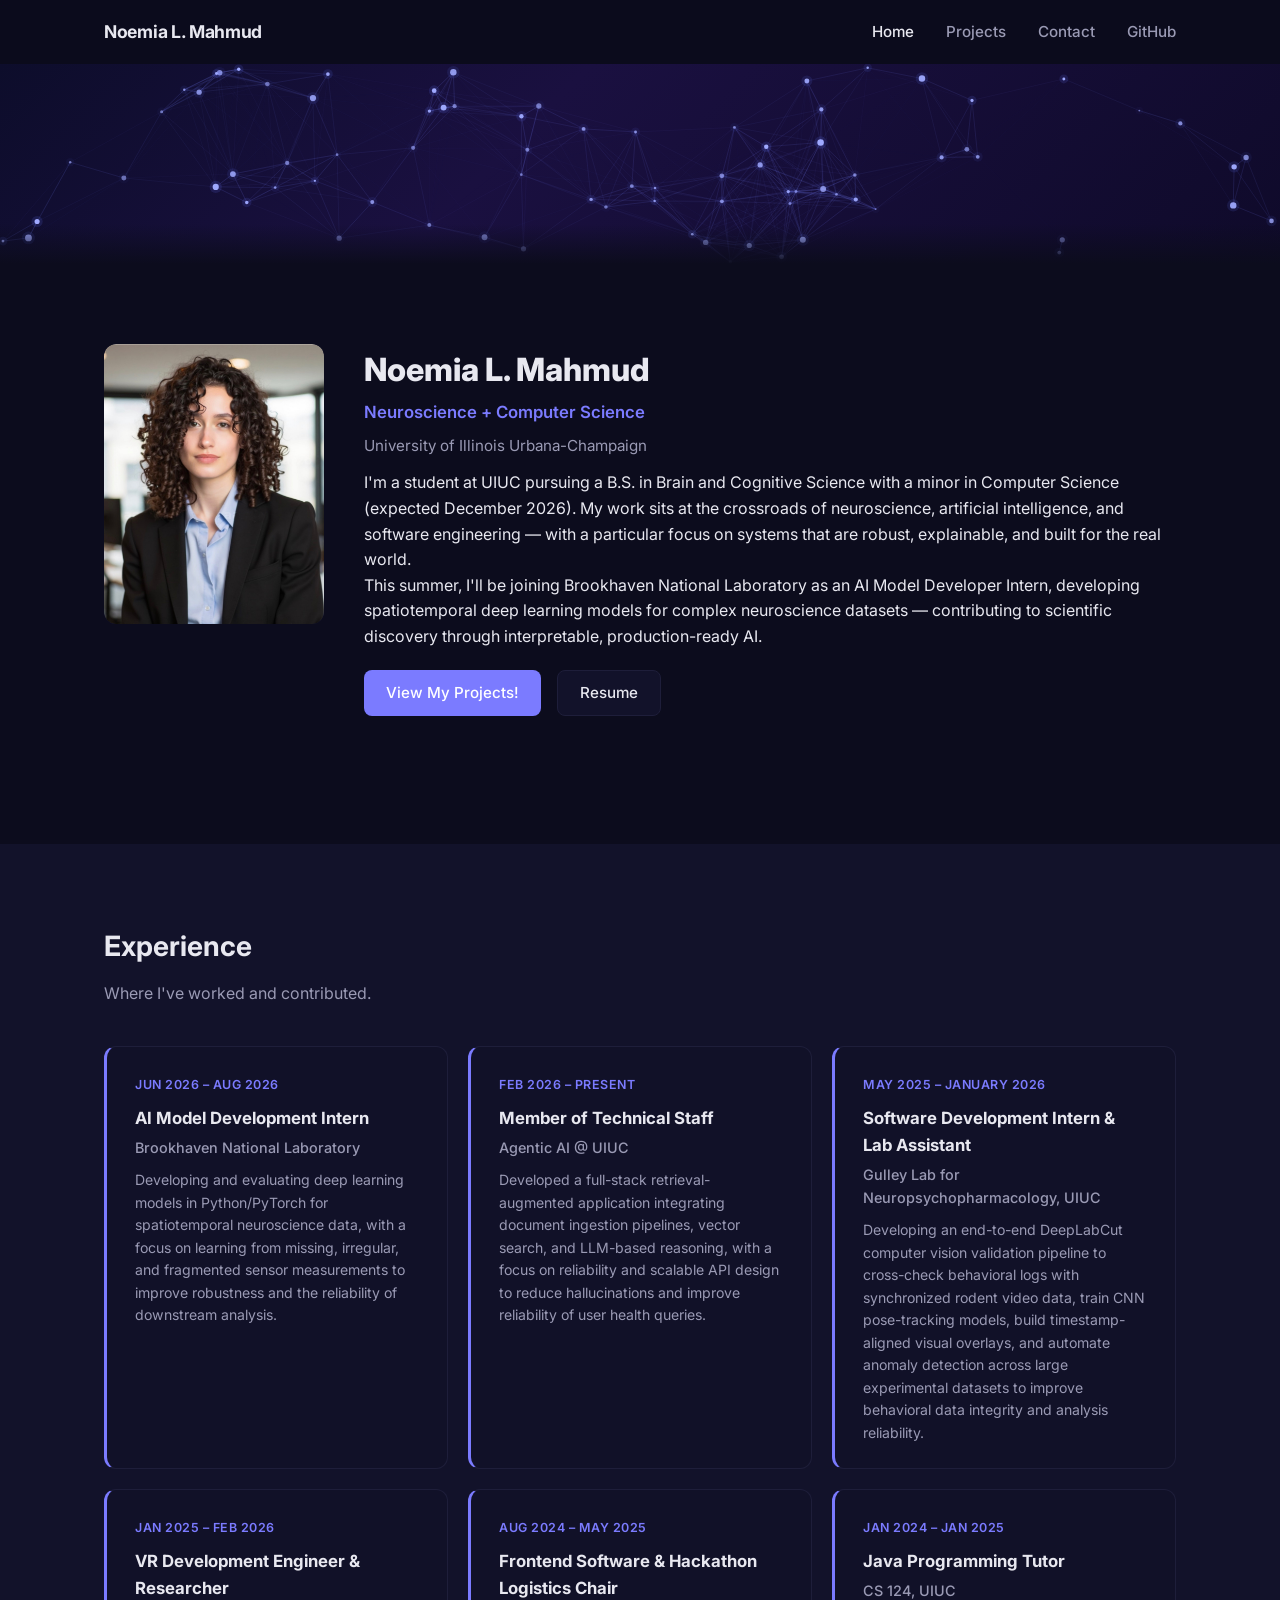
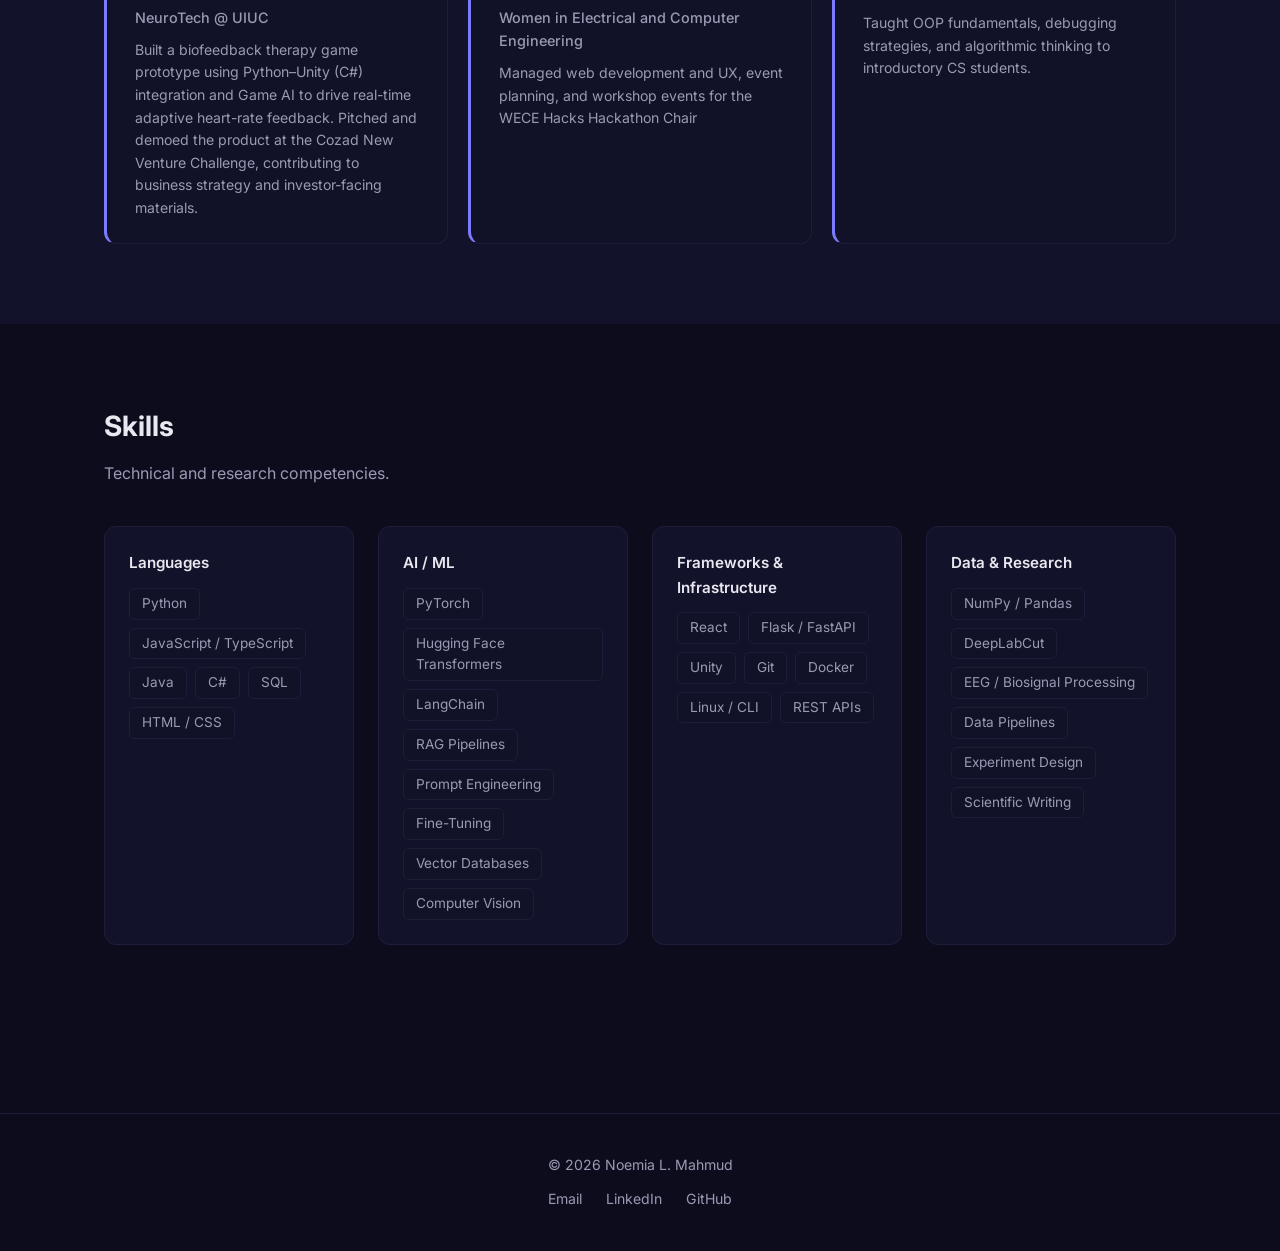
==== index.html @ 220c62e5 "updated resume" ====
<!DOCTYPE html>
<html lang="en">
<head>
  <meta charset="UTF-8" />
  <meta name="viewport" content="width=device-width, initial-scale=1.0"/>
  <title>Noemia L. Mahmud | Portfolio</title>
  <link rel="stylesheet" href="styles.css"/>
  <link rel="preconnect" href="https://fonts.googleapis.com">
  <link rel="preconnect" href="https://fonts.gstatic.com" crossorigin>
  <link href="https://fonts.googleapis.com/css2?family=Inter:wght@400;500;600;700;800&display=swap" rel="stylesheet">
</head>
<body>

  <!-- Navigation -->
  <nav class="navbar">
    <div class="container">
      <a href="index.html" class="nav-logo">Noemia L. Mahmud</a>
      <button class="nav-toggle" aria-label="Toggle navigation">
        <span></span><span></span><span></span>
      </button>
      <ul class="nav-links">
        <li><a href="index.html" class="active">Home</a></li>
        <li><a href="projects.html">Projects</a></li>
        <li><a href="contact.html">Contact</a></li>
        <li><a href="https://github.com/noemiamahmud" target="_blank" rel="noopener noreferrer">GitHub</a></li>
      </ul>
    </div>
  </nav>

  <!-- Animated Neural Banner -->
  <div class="neural-banner">
    <canvas id="neural-canvas"></canvas>
  </div>

  <!-- About / Intro -->
  <section class="section">
    <div class="container">
      <div class="about-header">
        <div class="about-avatar">
          <img src="9DBA5371-0ED2-412D-92C9-69E50253F11F.JPEG" alt="Noemia L. Mahmud" />
        </div>
        <div class="about-intro">
          <h1>Noemia L. Mahmud</h1>
          <p class="about-degree">Neuroscience + Computer Science</p>
          <p class="about-school">University of Illinois Urbana-Champaign</p>
          <p class="about-bio">
            <P></P>
            I'm a student at UIUC pursuing a B.S. in Brain and Cognitive Science with a minor in Computer Science (expected December 2026). My work sits at the crossroads of neuroscience, artificial intelligence, and software engineering — with a particular focus on systems that are robust, explainable, and built for the real world.
<p></p>
This summer, I'll be joining Brookhaven National Laboratory as an AI Model Developer Intern, developing spatiotemporal deep learning models for complex neuroscience datasets — contributing to scientific discovery through interpretable, production-ready AI.
          </p>
          <div class="hero-links" style="justify-content: flex-start; margin-top: 20px;">
            <a href="projects.html" class="btn-primary">View My Projects!</a>
            <a href="https://drive.google.com/file/d/109CxrVzZmCVyZRY1wk-tQn2cdPVNvHj_/view?usp=sharing" target="_blank" rel="noopener noreferrer" class="btn-secondary">Resume</a>
          </div>
        </div>
      </div>
    </div>
  </section>


  <!-- Experience -->
  <section class="section" style="background: var(--color-bg-alt);">
    <div class="container">
      <h2 class="section-title">Experience</h2>
      <p class="section-subtitle">Where I've worked and contributed.</p>

      <div class="exp-grid">
        <div class="exp-card">
          <span class="exp-date">Jun 2026 &ndash; Aug 2026</span>
          <h3>AI Model Development Intern</h3>
          <span class="exp-company">Brookhaven National Laboratory</span>
          <p class="exp-desc">Developing and evaluating deep learning models in Python/PyTorch for spatiotemporal neuroscience data, with a focus on learning from missing, irregular, and fragmented sensor measurements to improve robustness and the reliability of downstream analysis.</p>
        </div>
        <div class="exp-card">
          <span class="exp-date">Feb 2026 &ndash; Present</span>
          <h3>Member of Technical Staff</h3>
          <span class="exp-company">Agentic AI @ UIUC</span>
          <p class="exp-desc">Developed a full-stack retrieval-augmented application integrating document ingestion pipelines, vector search, and LLM-based reasoning, with a focus on reliability and scalable API design to reduce hallucinations and improve reliability of user health queries.</p>
        </div>
        <div class="exp-card">
          <span class="exp-date">May 2025 &ndash; January 2026</span>
          <h3>Software Development Intern &amp; Lab Assistant</h3>
          <span class="exp-company">Gulley Lab for Neuropsychopharmacology, UIUC</span>
          <p class="exp-desc">Developing an end-to-end DeepLabCut computer vision validation pipeline to cross-check behavioral logs with synchronized rodent video data, train CNN pose-tracking models, build timestamp-aligned visual overlays, and automate anomaly detection across large experimental datasets to improve behavioral data integrity and analysis reliability.</p>
        </div>
        <div class="exp-card">
          <span class="exp-date">Jan 2025 &ndash; Feb 2026</span>
          <h3>VR Development Engineer &amp; Researcher</h3>
          <span class="exp-company">NeuroTech @ UIUC</span>
          <p class="exp-desc">Built a biofeedback therapy game prototype using Python–Unity (C#) integration and Game AI to drive real-time adaptive heart-rate feedback. Pitched and demoed the product at the Cozad New Venture Challenge, contributing to business strategy and investor-facing materials. </p>
        </div>
        <div class="exp-card">
          <span class="exp-date">Aug 2024 &ndash; May 2025</span>
          <h3>Frontend Software & Hackathon Logistics Chair </h3>
          <span class="exp-company">Women in Electrical and Computer Engineering</span>
          <p class="exp-desc">Managed web development and UX, event planning, and workshop events for the WECE Hacks Hackathon Chair</p>
        </div>

        <div class="exp-card">
          <span class="exp-date">Jan 2024 &ndash; Jan 2025</span>
          <h3>Java Programming Tutor</h3>
          <span class="exp-company">CS 124, UIUC</span>
          <p class="exp-desc">Taught OOP fundamentals, debugging strategies, and algorithmic thinking to introductory CS students.</p>
        </div>

      </div>
    </div>
  </section>

  <!-- Skills -->
  <section class="section">
    <div class="container">
      <div class="skills-section">
        <h2 class="section-title">Skills</h2>
        <p class="section-subtitle">Technical and research competencies.</p>

        <div class="skills-grid">
          <div class="skill-category">
            <h3>Languages</h3>
            <ul>
              <li>Python</li>
              <li>JavaScript / TypeScript</li>
              <li>Java</li>
              <li>C#</li>
              <li>SQL</li>
              <li>HTML / CSS</li>
            </ul>
          </div>
          <div class="skill-category">
            <h3>AI / ML</h3>
            <ul>
              <li>PyTorch</li>
              <li>Hugging Face Transformers</li>
              <li>LangChain</li>
              <li>RAG Pipelines</li>
              <li>Prompt Engineering</li>
              <li>Fine-Tuning</li>
              <li>Vector Databases</li>
              <li>Computer Vision</li>
            </ul>
          </div>
          <div class="skill-category">
            <h3>Frameworks &amp; Infrastructure</h3>
            <ul>
              <li>React</li>
              <li>Flask / FastAPI</li>
              <li>Unity</li>
              <li>Git</li>
              <li>Docker</li>
              <li>Linux / CLI</li>
              <li>REST APIs</li>
            </ul>
          </div>
          <div class="skill-category">
            <h3>Data &amp; Research</h3>
            <ul>
              <li>NumPy / Pandas</li>
              <li>DeepLabCut</li>
              <li>EEG / Biosignal Processing</li>
              <li>Data Pipelines</li>
              <li>Experiment Design</li>
              <li>Scientific Writing</li>
            </ul>
          </div>
        </div>
      </div>
    </div>
  </section>

  <!-- Footer -->
  <footer class="footer">
    <div class="container">
      <p>&copy; 2026 Noemia L. Mahmud</p>
      <div class="footer-links">
        <a href="mailto:noemiamahmud@gmail.com">Email</a>
        <a href="https://www.linkedin.com/in/noemia-mahmud-71b5b82b6/" target="_blank" rel="noopener noreferrer">LinkedIn</a>
        <a href="https://github.com/noemiamahmud" target="_blank" rel="noopener noreferrer">GitHub</a>
      </div>
    </div>
  </footer>

  <script src="script.js"></script>
</body>
</html>
---- styles.css ----
/* ===== RESET & BASE ===== */
*,
*::before,
*::after {
  box-sizing: border-box;
  margin: 0;
  padding: 0;
}

:root {
  --color-bg: #0c0c1d;
  --color-bg-alt: #12122a;
  --color-text: #e8e8f0;
  --color-text-secondary: #9a9ab4;
  --color-accent: #7b7bff;
  --color-accent-light: rgba(123, 123, 255, 0.12);
  --color-border: #1e1e3a;
  --color-card-bg: #111128;
  --color-placeholder: #16162e;
  --nav-h: 64px;
  --banner-h: 200px;
  --max-w: 1120px;
  --radius: 12px;
  --transition: 0.25s ease;
}

html {
  scroll-behavior: smooth;
}

body {
  font-family: "Inter", "DM Sans", system-ui, -apple-system, sans-serif;
  background: var(--color-bg);
  color: var(--color-text);
  line-height: 1.6;
  -webkit-font-smoothing: antialiased;
}

a {
  color: var(--color-accent);
  text-decoration: none;
  transition: color var(--transition);
}
a:hover {
  color: #9e9eff;
}

img {
  max-width: 100%;
  display: block;
}

/* ===== UTILITIES ===== */
.container {
  max-width: var(--max-w);
  margin: 0 auto;
  padding: 0 24px;
}

.section {
  padding: 80px 0;
}

.section-title {
  font-size: 1.75rem;
  font-weight: 700;
  margin-bottom: 12px;
  color: var(--color-text);
}

.section-subtitle {
  font-size: 1rem;
  color: var(--color-text-secondary);
  margin-bottom: 40px;
}

/* ===== NAVBAR ===== */
.navbar {
  position: fixed;
  top: 0;
  left: 0;
  width: 100%;
  height: var(--nav-h);
  background: rgba(12, 12, 29, 0.92);
  backdrop-filter: blur(12px);
  display: flex;
  align-items: center;
  justify-content: center;
  z-index: 1000;
  transition: box-shadow var(--transition);
}

.navbar.scrolled {
  box-shadow: 0 1px 12px rgba(0, 0, 0, 0.3);
}

.navbar .container {
  display: flex;
  align-items: center;
  justify-content: space-between;
  width: 100%;
}

.nav-logo {
  font-size: 1.1rem;
  font-weight: 700;
  color: var(--color-text);
  letter-spacing: -0.3px;
}

.nav-links {
  display: flex;
  align-items: center;
  gap: 32px;
  list-style: none;
}

.nav-links a {
  color: var(--color-text-secondary);
  font-size: 0.95rem;
  font-weight: 500;
  transition: color var(--transition);
}
.nav-links a:hover,
.nav-links a.active {
  color: var(--color-text);
}

/* Mobile hamburger */
.nav-toggle {
  display: none;
  background: none;
  border: none;
  cursor: pointer;
  padding: 4px;
}
.nav-toggle span {
  display: block;
  width: 22px;
  height: 2px;
  background: var(--color-text);
  margin: 5px 0;
  transition: var(--transition);
  border-radius: 2px;
}

/* ===== NEURAL BANNER ===== */
/* Animated canvas banner with neural network / brain-computer aesthetic.
   The <canvas> is drawn by JS; this just positions and sizes it. */
.neural-banner {
  position: relative;
  width: 100%;
  height: var(--banner-h);
  margin-top: var(--nav-h);
  overflow: hidden;
  background: linear-gradient(135deg, #0d0d2b 0%, #1a1040 40%, #0f0a2a 100%);
}

.neural-banner canvas {
  display: block;
  width: 100%;
  height: 100%;
}

/* Optional: subtle gradient fade at the bottom so it blends into white content */
.neural-banner::after {
  content: "";
  position: absolute;
  bottom: 0;
  left: 0;
  right: 0;
  height: 40px;
  background: linear-gradient(to bottom, transparent, var(--color-bg));
  pointer-events: none;
}

/* ===== HERO ===== */
.hero {
  padding-top: 48px;
  padding-bottom: 40px;
  text-align: center;
}

/* When there is no banner above (sub-pages use padding-top on .section instead) */
.hero-with-banner {
  padding-top: 48px;
}

.hero h1 {
  font-size: clamp(2.2rem, 4vw, 3.2rem);
  font-weight: 800;
  letter-spacing: -0.5px;
  margin-bottom: 8px;
}

.hero .tagline {
  font-size: clamp(1.05rem, 1.8vw, 1.25rem);
  color: var(--color-accent);
  font-weight: 600;
  margin-bottom: 16px;
}

.hero .bio {
  max-width: 640px;
  margin: 0 auto 32px;
  font-size: 1.05rem;
  color: var(--color-text-secondary);
  line-height: 1.7;
}

.hero-links {
  display: flex;
  justify-content: center;
  gap: 16px;
  flex-wrap: wrap;
}

.hero-links a {
  display: inline-flex;
  align-items: center;
  gap: 6px;
  padding: 10px 22px;
  border-radius: 8px;
  font-size: 0.95rem;
  font-weight: 500;
  transition: all var(--transition);
}
.hero-links .btn-primary {
  background: var(--color-accent);
  color: #fff;
}
.hero-links .btn-primary:hover {
  background: #6a6aef;
  color: #fff;
}
.hero-links .btn-secondary {
  background: var(--color-bg-alt);
  color: var(--color-text);
  border: 1px solid var(--color-border);
}
.hero-links .btn-secondary:hover {
  background: var(--color-border);
}

/* ===== ABOUT HEADER (now on home page) ===== */
.about-header {
  display: flex;
  gap: 40px;
  align-items: flex-start;
  margin-bottom: 48px;
}

.about-avatar {
  width: 220px;
  height: 280px;
  border-radius: var(--radius);
  background: var(--color-placeholder);
  display: flex;
  align-items: center;
  justify-content: center;
  color: #999;
  font-size: 0.85rem;
  flex-shrink: 0;
  overflow: hidden;
}
.about-avatar img {
  width: 100%;
  height: 100%;
  object-fit: cover;
  border-radius: var(--radius);
}

.about-intro h1 {
  font-size: 2rem;
  font-weight: 800;
  margin-bottom: 4px;
}

.about-intro .about-degree {
  font-size: 1.05rem;
  color: var(--color-accent);
  font-weight: 600;
  margin-bottom: 8px;
}

.about-intro .about-school {
  font-size: 0.95rem;
  color: var(--color-text-secondary);
  margin-bottom: 12px;
}

.about-intro .about-bio {
  font-size: 0.98rem;
  color: var(--color-text-secondary);
  line-height: 1.7;
}

.about-resume-link {
  display: inline-flex;
  align-items: center;
  gap: 6px;
  margin-top: 16px;
  padding: 10px 22px;
  background: var(--color-accent);
  color: #fff;
  border-radius: 8px;
  font-weight: 500;
  font-size: 0.95rem;
  transition: background var(--transition);
}
.about-resume-link:hover {
  background: #6a6aef;
  color: #fff;
}

/* ===== EXPERIENCE CARDS ===== */
.exp-grid {
  display: grid;
  grid-template-columns: repeat(auto-fill, minmax(320px, 1fr));
  gap: 20px;
}

.exp-card {
  background: var(--color-card-bg);
  border: 1px solid var(--color-border);
  border-left: 3px solid var(--color-accent);
  border-radius: var(--radius);
  padding: 24px 28px;
  transition: transform var(--transition), box-shadow var(--transition), border-color var(--transition);
}
.exp-card:hover {
  transform: translateY(-3px);
  box-shadow: 0 6px 24px rgba(123, 123, 255, 0.12);
  border-left-color: #9e9eff;
}

.exp-card .exp-date {
  display: inline-block;
  font-size: 0.78rem;
  font-weight: 600;
  color: var(--color-accent);
  text-transform: uppercase;
  letter-spacing: 0.5px;
  margin-bottom: 10px;
}

.exp-card h3 {
  font-size: 1.05rem;
  font-weight: 700;
  margin-bottom: 4px;
  color: var(--color-text);
}

.exp-card .exp-company {
  display: block;
  font-size: 0.9rem;
  color: var(--color-text-secondary);
  font-weight: 500;
  margin-bottom: 10px;
}

.exp-card .exp-desc {
  font-size: 0.88rem;
  color: var(--color-text-secondary);
  line-height: 1.6;
}

/* ===== SKILLS GRID ===== */
.skills-section {
  margin-bottom: 48px;
}

.skills-grid {
  display: grid;
  grid-template-columns: repeat(auto-fill, minmax(240px, 1fr));
  gap: 24px;
}

.skill-category {
  background: var(--color-bg-alt);
  border: 1px solid var(--color-border);
  border-radius: var(--radius);
  padding: 24px;
}

.skill-category h3 {
  font-size: 0.95rem;
  font-weight: 600;
  margin-bottom: 12px;
  color: var(--color-text);
}

.skill-category ul {
  list-style: none;
  display: flex;
  flex-wrap: wrap;
  gap: 8px;
}

.skill-category li {
  background: var(--color-card-bg);
  border: 1px solid var(--color-border);
  padding: 4px 12px;
  border-radius: 6px;
  font-size: 0.85rem;
  color: var(--color-text-secondary);
}

/* ===== COMPANY LOGO STRIP (sponsor-row style) ===== */
.logo-strip-section {
  padding: 24px 0;
}

.logo-strip {
  display: flex;
  justify-content: center;
  align-items: center;
  gap: 40px;
  flex-wrap: wrap;
}

.logo-placeholder {
  width: 200px;
  height: 80px;
  display: flex;
  align-items: center;
  justify-content: center;
  overflow: hidden;
}
.logo-placeholder img {
  max-width: 100%;
  max-height: 100%;
  object-fit: contain;
  opacity: 0.5;
  filter: grayscale(100%) brightness(1.8);
  transition: opacity var(--transition), filter var(--transition);
}
.logo-placeholder:hover img {
  opacity: 0.85;
  filter: grayscale(0%) brightness(1);
}
.logo-placeholder span {
  font-size: 0.72rem;
  color: var(--color-text-secondary);
  opacity: 0.4;
}

/* Research interests */
.research-section p {
  font-size: 0.98rem;
  color: var(--color-text-secondary);
  line-height: 1.7;
  max-width: 680px;
}

/* ===== PROJECT CARDS ===== */
.projects-grid {
  display: grid;
  grid-template-columns: repeat(auto-fill, minmax(320px, 1fr));
  gap: 24px;
}

.project-card {
  background: var(--color-card-bg);
  border: 1px solid var(--color-border);
  border-radius: var(--radius);
  overflow: hidden;
  cursor: pointer;
  transition: transform var(--transition), box-shadow var(--transition);
}
.project-card:hover {
  transform: translateY(-4px);
  box-shadow: 0 8px 28px rgba(0, 0, 0, 0.3);
}

.project-card-img {
  width: 100%;
  aspect-ratio: 16 / 10;
  background: var(--color-placeholder);
  display: flex;
  align-items: center;
  justify-content: center;
  color: #999;
  font-size: 0.9rem;
  overflow: hidden;
}
.project-card-img img {
  width: 100%;
  height: 100%;
  object-fit: cover;
}

.project-card-body {
  padding: 20px;
}

/* Featured full-width card (sits above the grid) */
.project-card-featured {
  display: flex;
  margin-bottom: 24px;
  border-left: 3px solid var(--color-accent);
}
.project-card-featured .project-card-img {
  width: 360px;
  flex-shrink: 0;
  aspect-ratio: auto;
  min-height: 200px;
}
.project-card-featured .project-card-body {
  display: flex;
  flex-direction: column;
  justify-content: center;
}
.project-card-featured .project-card-body h3 {
  font-size: 1.3rem;
}

.project-card-summary {
  font-size: 0.9rem;
  color: var(--color-text-secondary);
  margin-top: 10px;
  line-height: 1.6;
}

.project-card-body h3 {
  font-size: 1.05rem;
  font-weight: 600;
  margin-bottom: 6px;
}

.project-card-tag {
  display: inline-block;
  font-size: 0.8rem;
  font-weight: 500;
  color: var(--color-accent);
  background: var(--color-accent-light);
  padding: 3px 10px;
  border-radius: 20px;
}

/* View all CTA */
.view-all {
  text-align: center;
  margin-top: 40px;
}

.view-all a {
  font-weight: 600;
  font-size: 1rem;
  color: var(--color-accent);
}
.view-all a:hover {
  text-decoration: underline;
}

/* ===== FILTER BAR (projects page) ===== */
.filter-bar {
  display: flex;
  gap: 10px;
  flex-wrap: wrap;
  margin-bottom: 32px;
}

.filter-btn {
  background: var(--color-bg-alt);
  border: 1px solid var(--color-border);
  padding: 8px 18px;
  border-radius: 24px;
  font-size: 0.88rem;
  font-weight: 500;
  color: var(--color-text-secondary);
  cursor: pointer;
  transition: all var(--transition);
}
.filter-btn:hover {
  border-color: var(--color-accent);
  color: var(--color-accent);
}
.filter-btn.active {
  background: var(--color-accent);
  color: #fff;
  border-color: var(--color-accent);
}

/* ===== PROJECT MODAL (large, near full-page) ===== */
.modal-overlay {
  display: none;
  position: fixed;
  inset: 0;
  background: rgba(0, 0, 0, 0.7);
  z-index: 2000;
  align-items: stretch;
  justify-content: center;
  padding: 24px;
  cursor: pointer; /* clicking backdrop closes */
}
.modal-overlay.open {
  display: flex;
}

.modal {
  background: var(--color-bg);
  border-radius: 16px;
  max-width: 960px;
  width: 100%;
  margin: auto;
  max-height: calc(100vh - 48px);
  overflow-y: auto;
  padding: 48px;
  position: relative;
  animation: modalIn 0.3s ease;
  cursor: default; /* don't close when clicking inside */
}

@keyframes modalIn {
  from { opacity: 0; transform: translateY(20px) scale(0.96); }
  to { opacity: 1; transform: translateY(0) scale(1); }
}

.modal-close {
  position: sticky;
  top: 0;
  float: right;
  background: var(--color-bg-alt);
  border: 1px solid var(--color-border);
  border-radius: 50%;
  width: 44px;
  height: 44px;
  font-size: 1.3rem;
  cursor: pointer;
  display: flex;
  align-items: center;
  justify-content: center;
  color: var(--color-text-secondary);
  transition: all var(--transition);
  z-index: 10;
  margin-left: auto;
}
.modal-close:hover {
  background: var(--color-border);
  color: var(--color-text);
}

/* Modal rich content */
.modal h2 {
  font-size: 1.8rem;
  font-weight: 700;
  margin-bottom: 10px;
  margin-top: -8px;
}

.modal .modal-tag {
  display: inline-block;
  font-size: 0.85rem;
  font-weight: 500;
  color: var(--color-accent);
  background: var(--color-accent-light);
  padding: 4px 14px;
  border-radius: 20px;
  margin-bottom: 24px;
}

.modal .modal-hero-img {
  width: 100%;
  background: var(--color-placeholder);
  border-radius: var(--radius);
  display: flex;
  align-items: center;
  justify-content: center;
  color: #999;
  overflow: hidden;
  font-size: 0.9rem;
  margin-bottom: 28px;
  overflow: hidden;
}
.modal .modal-hero-img img {
  width: 100%;
  height: auto;
  display: block;
  border-radius: var(--radius);
}

.modal .modal-section {
  margin-bottom: 32px;
}

.modal .modal-section h3 {
  font-size: 1.1rem;
  font-weight: 700;
  color: var(--color-text);
  margin-bottom: 12px;
  padding-bottom: 8px;
  border-bottom: 1px solid var(--color-border);
}

.modal .modal-section p {
  font-size: 0.95rem;
  color: var(--color-text-secondary);
  line-height: 1.8;
  margin-bottom: 16px;
}

.modal .modal-section ul {
  list-style: none;
  padding: 0;
  margin-bottom: 16px;
}
.modal .modal-section li {
  font-size: 0.92rem;
  color: var(--color-text-secondary);
  line-height: 1.7;
  padding-left: 18px;
  position: relative;
  margin-bottom: 6px;
}
.modal .modal-section li::before {
  content: "";
  position: absolute;
  left: 0;
  top: 10px;
  width: 6px;
  height: 6px;
  border-radius: 50%;
  background: var(--color-accent);
}

/* Inline image placeholders within modal sections */
.modal .modal-inline-img {
  width: 100%;
  background: var(--color-placeholder);
  border-radius: var(--radius);
  display: flex;
  align-items: center;
  justify-content: center;
  color: #777;
  overflow: hidden;
  font-size: 0.82rem;
  margin: 16px 0;
  overflow: hidden;
}
.modal .modal-inline-img img {
  width: 100%;
  height: auto;
  display: block;
  border-radius: var(--radius);
}

/* Side-by-side image row */
.modal .modal-img-row {
  display: grid;
  grid-template-columns: 1fr 1fr;
  gap: 12px;
  margin: 16px 0;
}
.modal .modal-img-row .modal-inline-img {
  margin: 0;
}

.modal-project-list {
  display: flex;
  flex-direction: column;
  gap: 16px;
}

.modal-project-item {
  display: flex;
  align-items: center;
  gap: 20px;
  padding: 16px;
  background: var(--color-bg-alt);
  border: 1px solid var(--color-border);
  border-radius: var(--radius);
  transition: border-color 0.2s;
}

.modal-project-item:hover {
  border-color: var(--color-accent);
}

.modal-project-preview {
  width: 120px;
  height: 80px;
  flex-shrink: 0;
  border-radius: 6px;
  overflow: hidden;
  background: var(--color-placeholder);
}

.modal-project-preview img {
  width: 100%;
  height: 100%;
  object-fit: cover;
}

.modal-project-info {
  flex: 1;
}

.modal-project-info h3 {
  font-size: 1rem;
  margin: 0 0 6px 0;
  color: var(--color-heading);
}

.modal-project-info a {
  font-size: 0.85rem;
  color: var(--color-accent);
  text-decoration: none;
}

.modal-project-info a:hover {
  text-decoration: underline;
}

@media (max-width: 480px) {
  .modal-project-item {
    flex-direction: column;
    align-items: flex-start;
  }
  .modal-project-preview {
    width: 100%;
    height: 140px;
  }
}

.modal-video {
  width: 100%;
  border-radius: var(--radius);
  display: block;
}

.modal-iframe {
  width: 100%;
  height: 500px;
  border: 1px solid var(--color-border);
  border-radius: var(--radius);
  background: #fff;
}

.modal .modal-tech-list {
  display: flex;
  gap: 8px;
  flex-wrap: wrap;
  margin-bottom: 20px;
}
.modal .modal-tech-list span {
  background: var(--color-bg-alt);
  border: 1px solid var(--color-border);
  padding: 6px 14px;
  border-radius: 6px;
  font-size: 0.85rem;
  color: var(--color-text-secondary);
}

.modal .modal-links {
  display: flex;
  gap: 12px;
  flex-wrap: wrap;
  margin-top: 8px;
}
.modal .modal-links a {
  display: inline-flex;
  align-items: center;
  gap: 4px;
  padding: 10px 20px;
  background: var(--color-accent);
  color: #fff;
  border-radius: 8px;
  font-size: 0.92rem;
  font-weight: 500;
  transition: background var(--transition);
}
.modal .modal-links a:hover {
  background: #6a6aef;
  color: #fff;
}

@media (max-width: 600px) {
  .modal .modal-img-row {
    grid-template-columns: 1fr;
  }
}

/* ===== CONTACT PAGE ===== */
.contact-layout {
  display: grid;
  grid-template-columns: 1fr 1fr;
  gap: 60px;
  align-items: start;
}

.contact-info h2 {
  font-size: 1.5rem;
  font-weight: 700;
  margin-bottom: 8px;
}

.contact-info p {
  color: var(--color-text-secondary);
  margin-bottom: 32px;
  font-size: 1rem;
}

.contact-links {
  display: flex;
  flex-direction: column;
  gap: 16px;
}

.contact-link-item {
  display: flex;
  align-items: center;
  gap: 12px;
  padding: 16px 20px;
  background: var(--color-bg-alt);
  border: 1px solid var(--color-border);
  border-radius: var(--radius);
  transition: all var(--transition);
}
.contact-link-item:hover {
  border-color: var(--color-accent);
  transform: translateX(4px);
  color: var(--color-text);
}

.contact-link-item .cl-icon {
  width: 40px;
  height: 40px;
  border-radius: 10px;
  background: var(--color-accent-light);
  display: flex;
  align-items: center;
  justify-content: center;
  font-size: 1.1rem;
  color: var(--color-accent);
  flex-shrink: 0;
}

.contact-link-item .cl-label {
  font-weight: 600;
  font-size: 0.95rem;
  color: var(--color-text);
}
.contact-link-item .cl-value {
  font-size: 0.88rem;
  color: var(--color-text-secondary);
}

/* Contact form */
.contact-form h3 {
  font-size: 1.2rem;
  font-weight: 600;
  margin-bottom: 20px;
}

.contact-form .form-group {
  margin-bottom: 16px;
}

.contact-form label {
  display: block;
  font-size: 0.88rem;
  font-weight: 500;
  margin-bottom: 6px;
  color: var(--color-text);
}

.contact-form input,
.contact-form textarea {
  width: 100%;
  padding: 12px 16px;
  border: 1px solid var(--color-border);
  border-radius: 8px;
  font-size: 0.95rem;
  font-family: inherit;
  background: var(--color-bg);
  color: var(--color-text);
  transition: border-color var(--transition);
}
.contact-form input:focus,
.contact-form textarea:focus {
  outline: none;
  border-color: var(--color-accent);
}

.contact-form textarea {
  min-height: 120px;
  resize: vertical;
}

.contact-form button {
  display: inline-flex;
  padding: 12px 28px;
  background: var(--color-accent);
  color: #fff;
  border: none;
  border-radius: 8px;
  font-size: 0.95rem;
  font-weight: 600;
  cursor: pointer;
  transition: background var(--transition);
}
.contact-form button:hover {
  background: #6a6aef;
}

/* ===== FOOTER ===== */
.footer {
  padding: 40px 0;
  text-align: center;
  border-top: 1px solid var(--color-border);
  margin-top: 40px;
}

.footer p {
  font-size: 0.88rem;
  color: var(--color-text-secondary);
}

.footer-links {
  display: flex;
  justify-content: center;
  gap: 24px;
  margin-top: 12px;
}

.footer-links a {
  font-size: 0.88rem;
  color: var(--color-text-secondary);
}
.footer-links a:hover {
  color: var(--color-accent);
}

/* ===== RESPONSIVE ===== */
@media (max-width: 900px) {
  .about-header {
    flex-direction: column;
    align-items: center;
    text-align: center;
  }

  .contact-layout {
    grid-template-columns: 1fr;
    gap: 40px;
  }

  .exp-grid {
    grid-template-columns: 1fr;
  }
}

@media (max-width: 768px) {
  /* Mobile nav */
  .nav-links {
    display: none;
    position: absolute;
    top: var(--nav-h);
    left: 0;
    width: 100%;
    background: rgba(12, 12, 29, 0.98);
    backdrop-filter: blur(12px);
    flex-direction: column;
    padding: 16px 24px;
    gap: 16px;
    box-shadow: 0 4px 12px rgba(0, 0, 0, 0.4);
  }
  .nav-links.open {
    display: flex;
  }

  .nav-toggle {
    display: block;
  }

  .project-card-featured {
    flex-direction: column;
  }
  .project-card-featured .project-card-img {
    width: 100%;
    aspect-ratio: 16 / 10;
    min-height: auto;
  }

  .projects-grid {
    grid-template-columns: 1fr;
  }

  .section {
    padding: 48px 0;
  }

  .hero {
    padding-top: 32px;
  }

  .modal {
    padding: 24px;
    margin: 8px;
    max-height: calc(100vh - 16px);
  }

  .modal h2 {
    font-size: 1.4rem;
  }

  .skills-grid {
    grid-template-columns: 1fr;
  }

  :root {
    --banner-h: 140px;
  }
}

@media (max-width: 480px) {
  .container {
    padding: 0 16px;
  }

  .hero h1 {
    font-size: 1.8rem;
  }

  .section-title {
    font-size: 1.4rem;
  }

  .modal {
    padding: 18px;
    border-radius: 12px;
  }

  :root {
    --banner-h: 120px;
  }
}
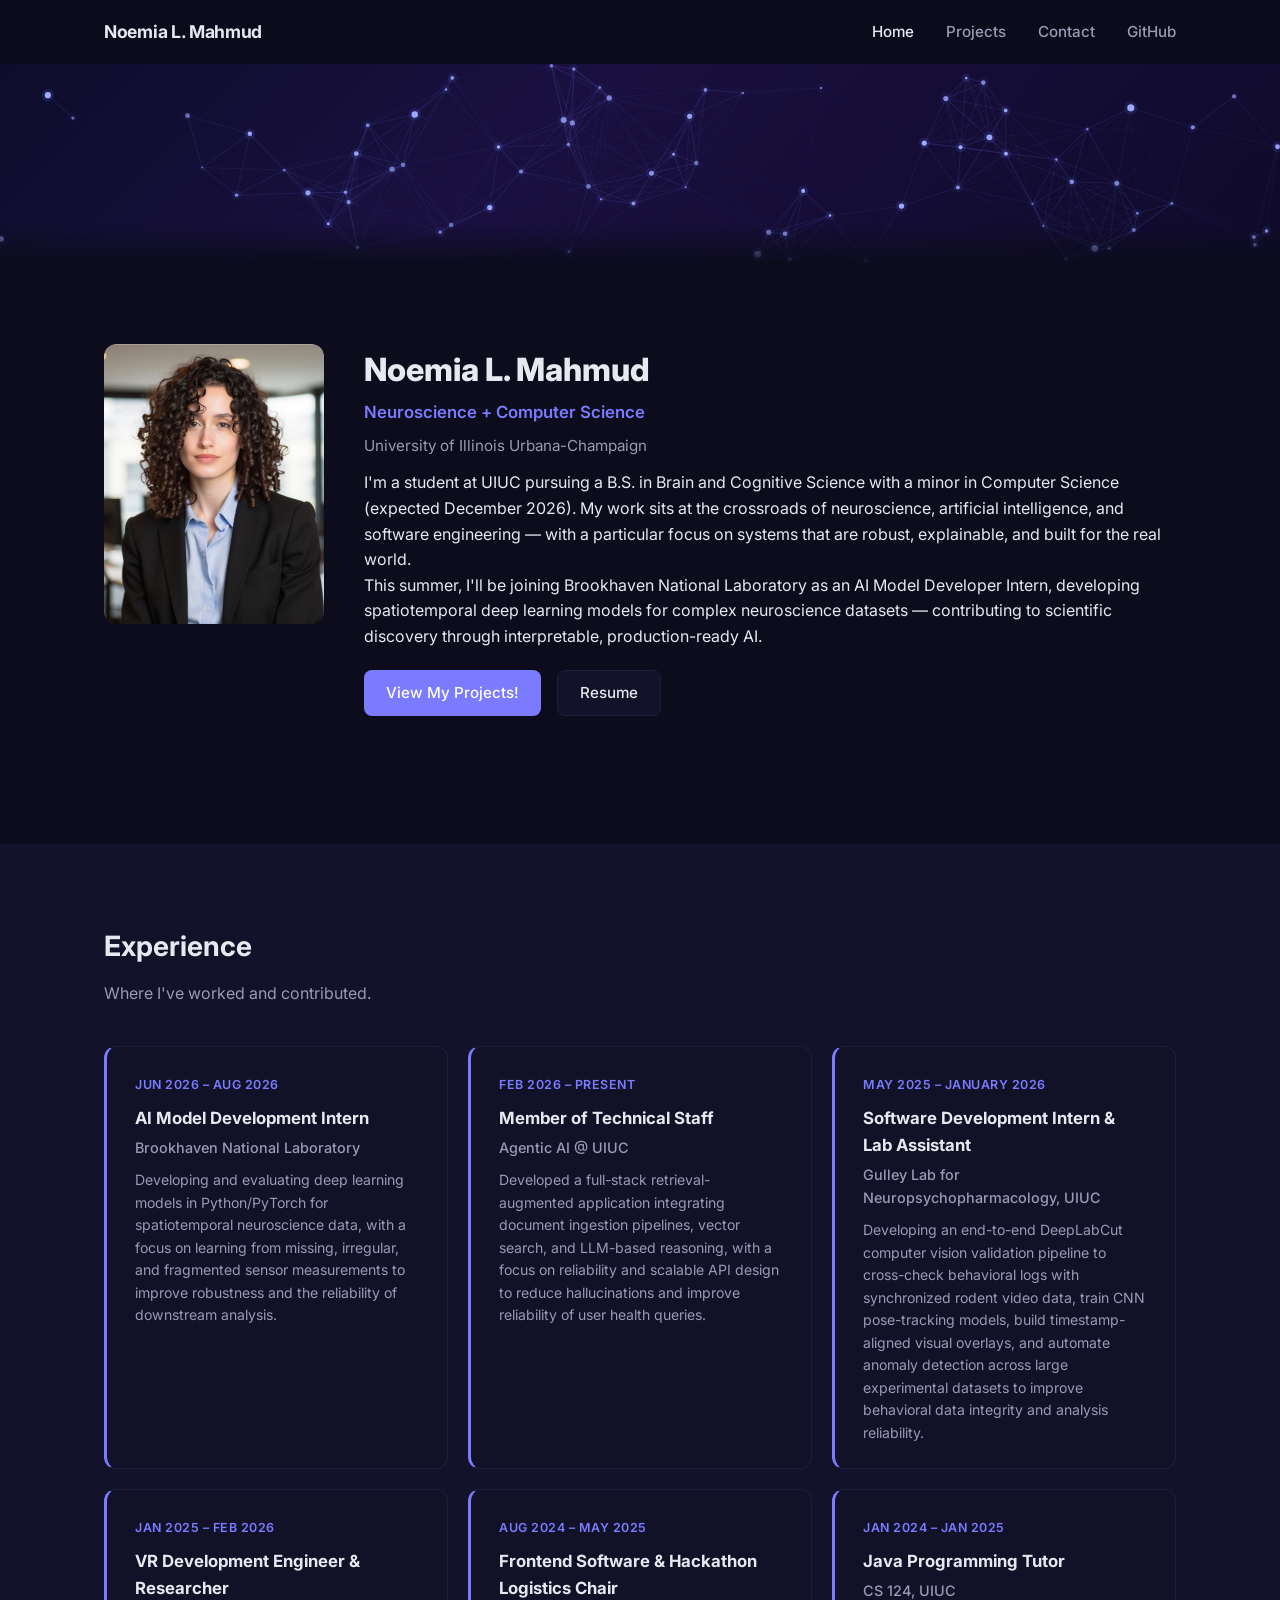
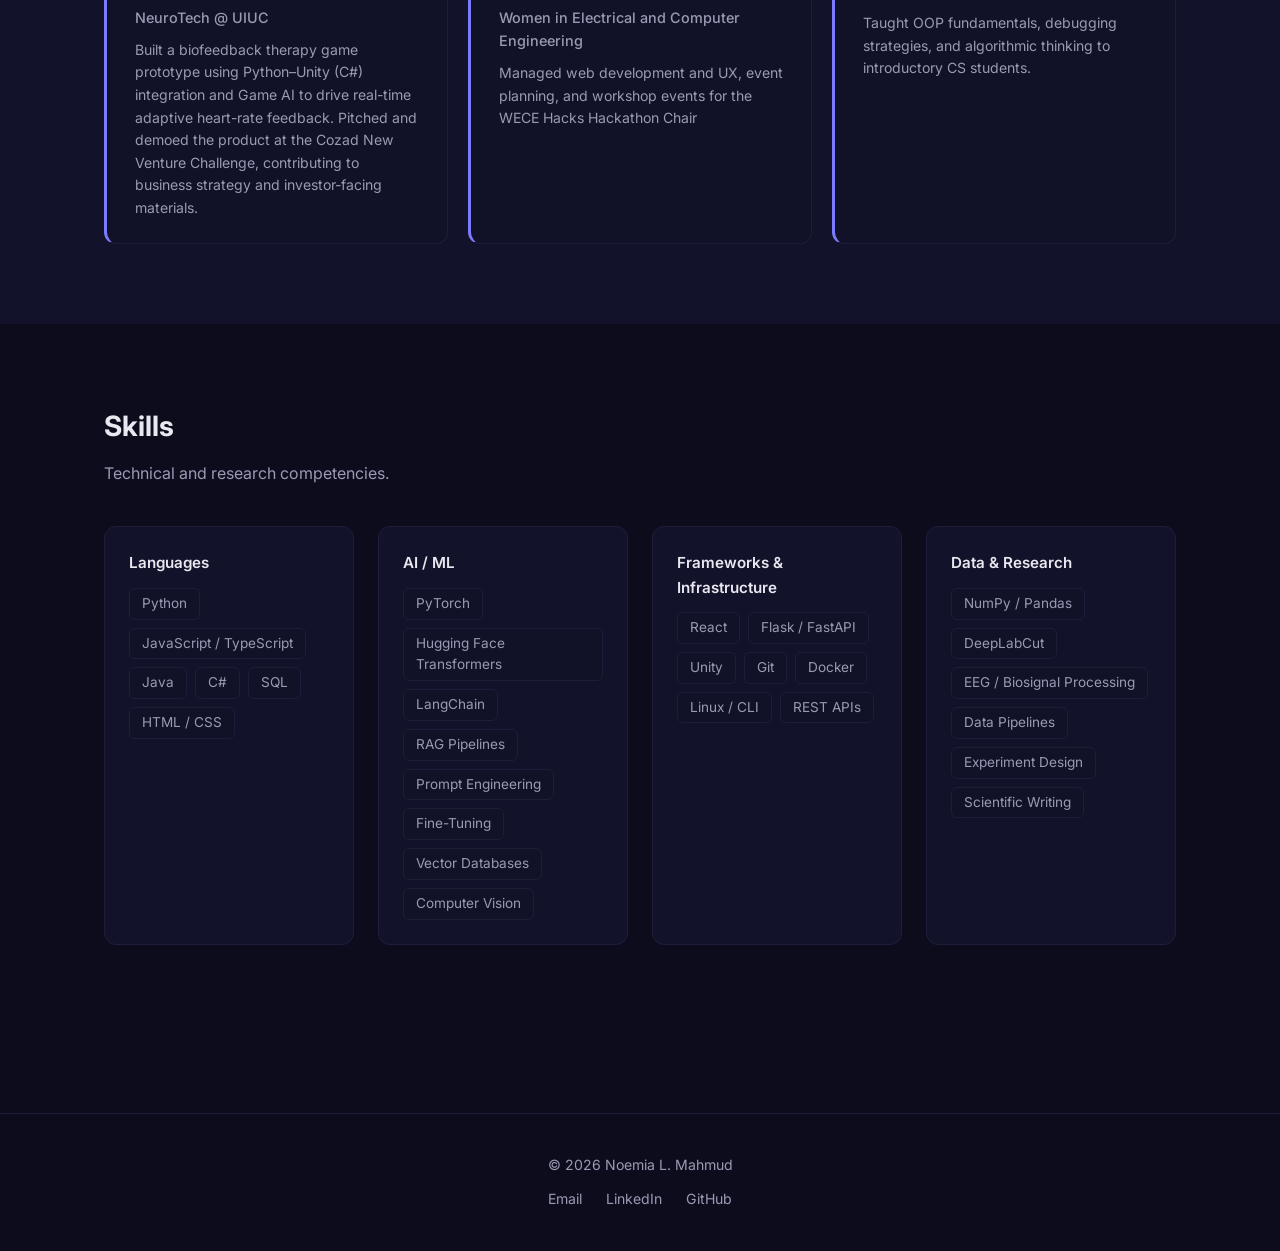
==== commit 17828dd1: "datathon update WE WONNN" ====
--- a/index.html
+++ b/index.html
@@ -51,7 +51,7 @@
           </p>
           <div class="hero-links" style="justify-content: flex-start; margin-top: 20px;">
             <a href="projects.html" class="btn-primary">View My Projects!</a>
-            <a href="https://drive.google.com/file/d/109CxrVzZmCVyZRY1wk-tQn2cdPVNvHj_/view?usp=sharing" target="_blank" rel="noopener noreferrer" class="btn-secondary">Resume</a>
+            <a href="https://drive.google.com/file/d/1cIvIvvLpjlhbRibqmc5iq_w_mZZVbQY8/view?usp=sharing" target="_blank" rel="noopener noreferrer" class="btn-secondary">Resume</a>
           </div>
         </div>
       </div>
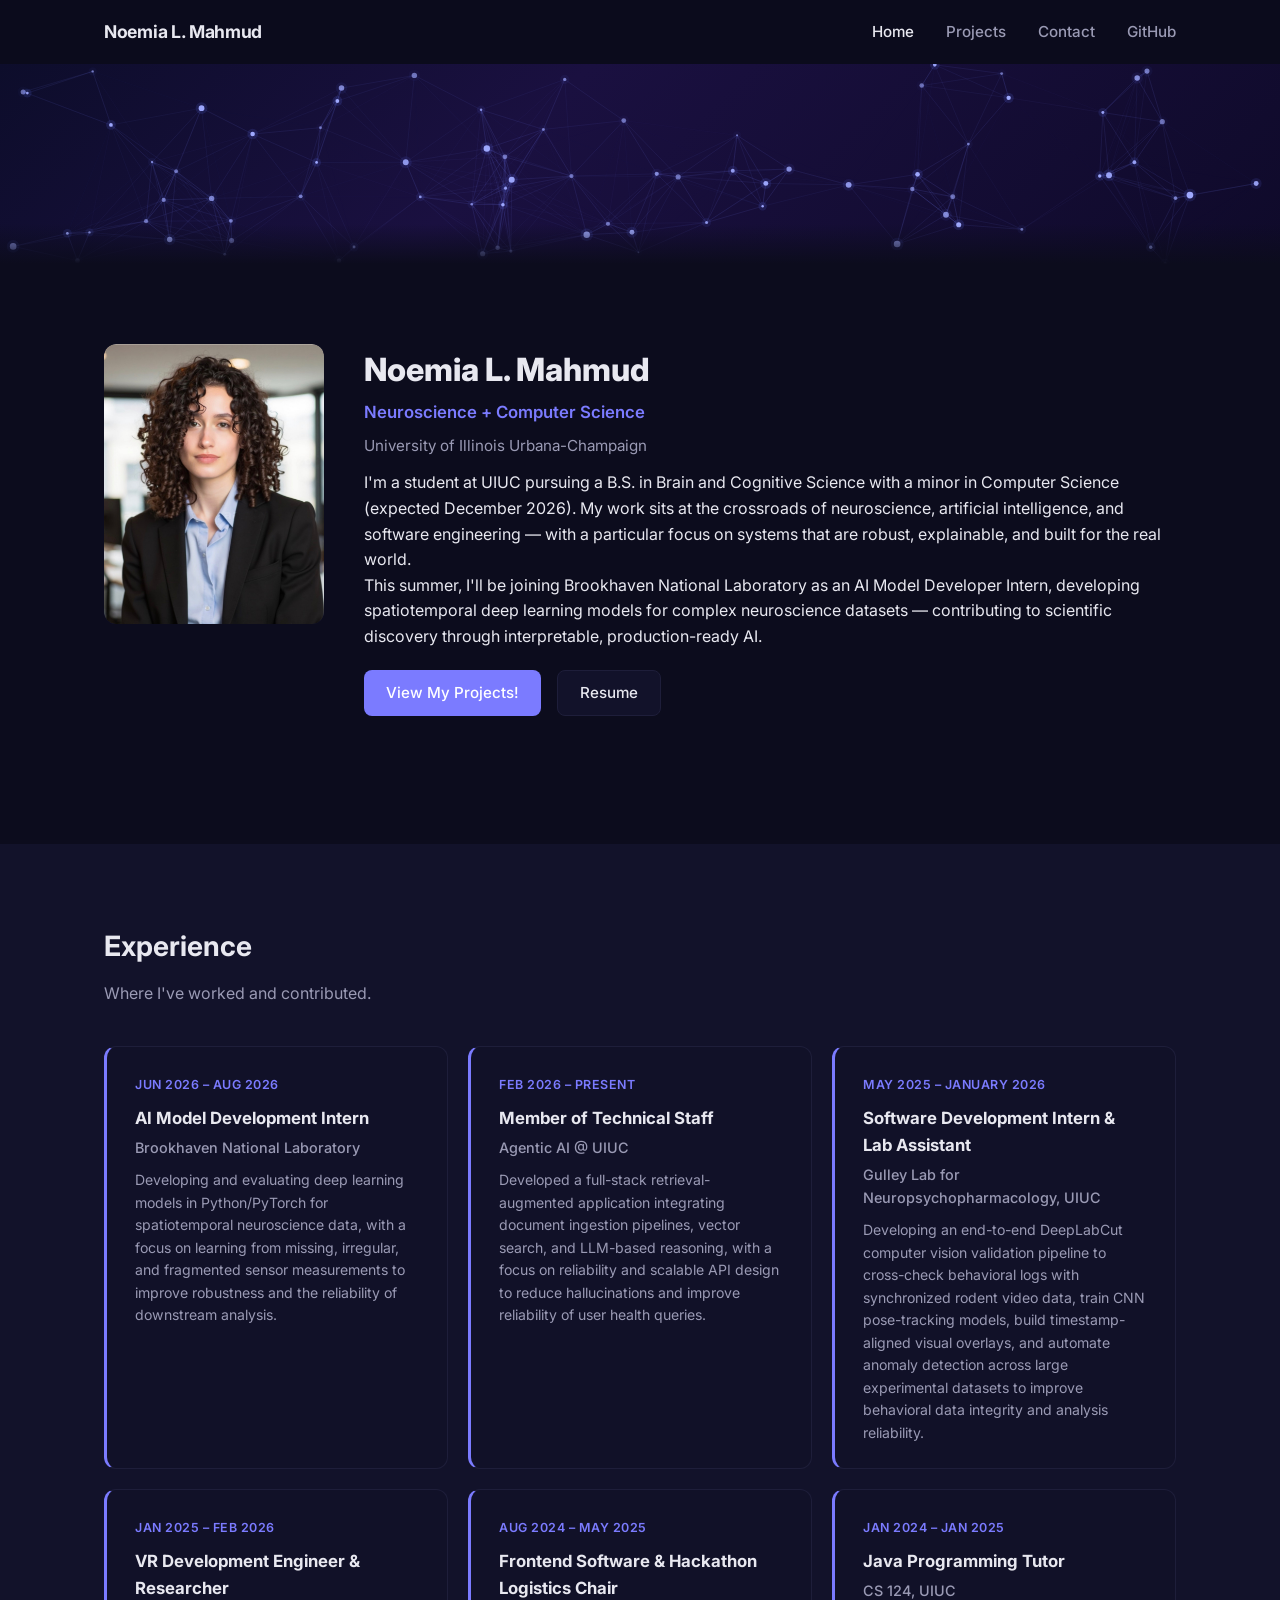
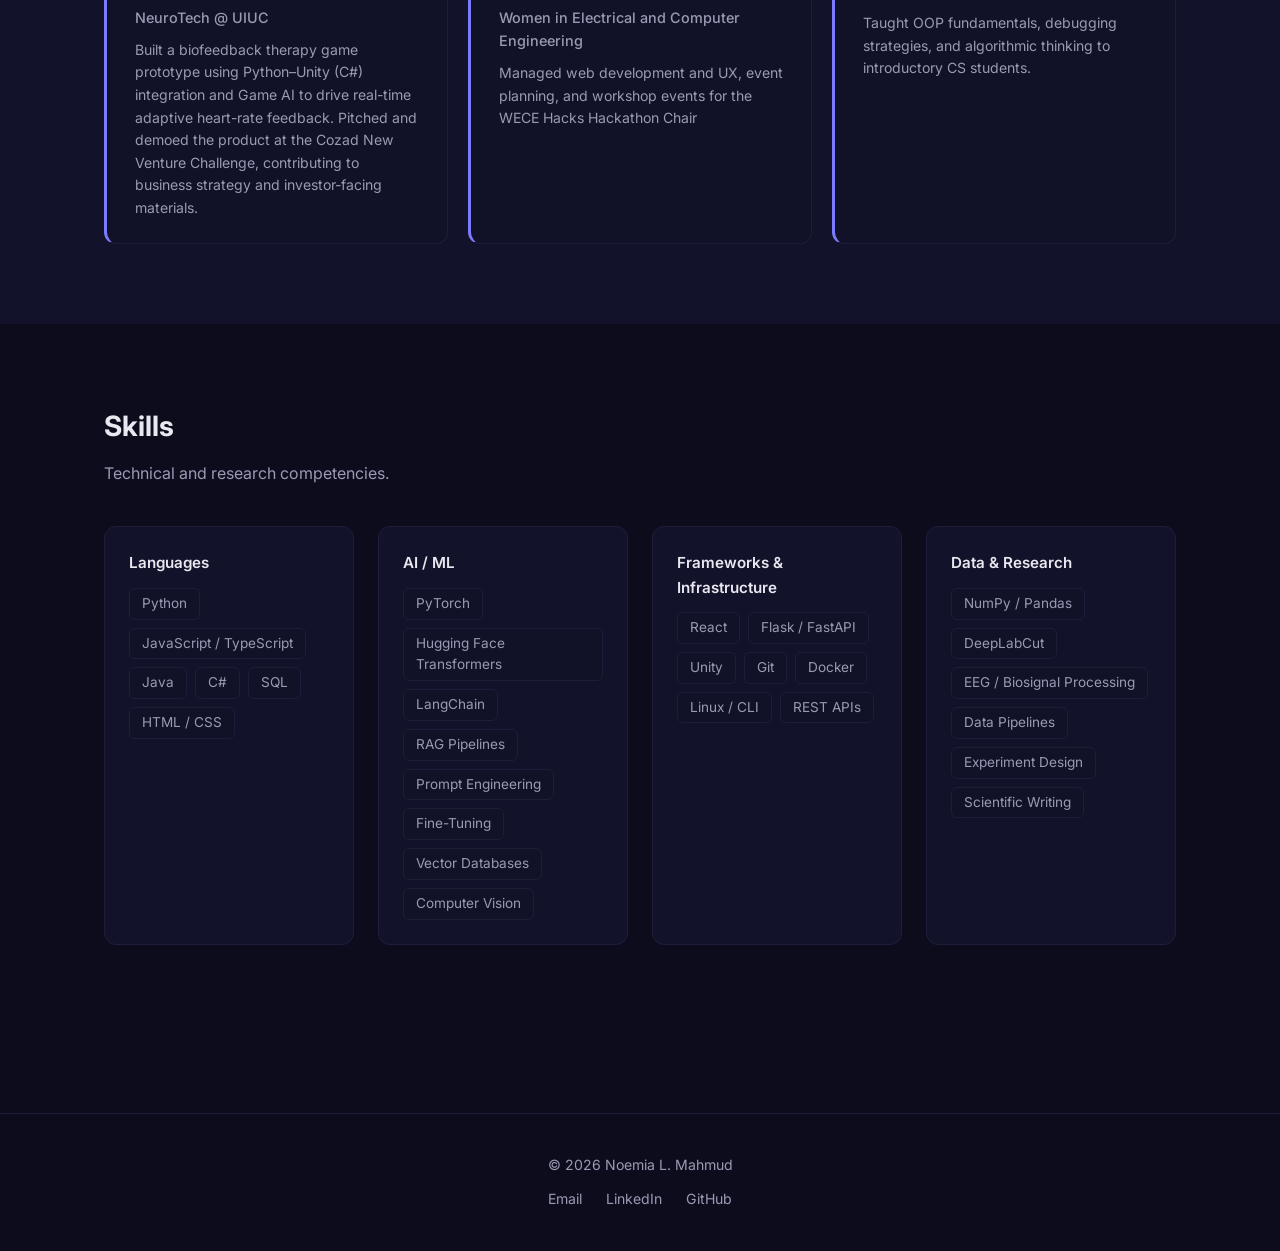
==== commit 2cbf0c22: "updated resume" ====
--- a/index.html
+++ b/index.html
@@ -51,7 +51,7 @@
           </p>
           <div class="hero-links" style="justify-content: flex-start; margin-top: 20px;">
             <a href="projects.html" class="btn-primary">View My Projects!</a>
-            <a href="https://drive.google.com/file/d/1cIvIvvLpjlhbRibqmc5iq_w_mZZVbQY8/view?usp=sharing" target="_blank" rel="noopener noreferrer" class="btn-secondary">Resume</a>
+            <a href="https://drive.google.com/file/d/1a5KK6eg_4d5hkI7UKKVegxdsf7iyWWrS/view?usp=sharing" target="_blank" rel="noopener noreferrer" class="btn-secondary">Resume</a>
           </div>
         </div>
       </div>
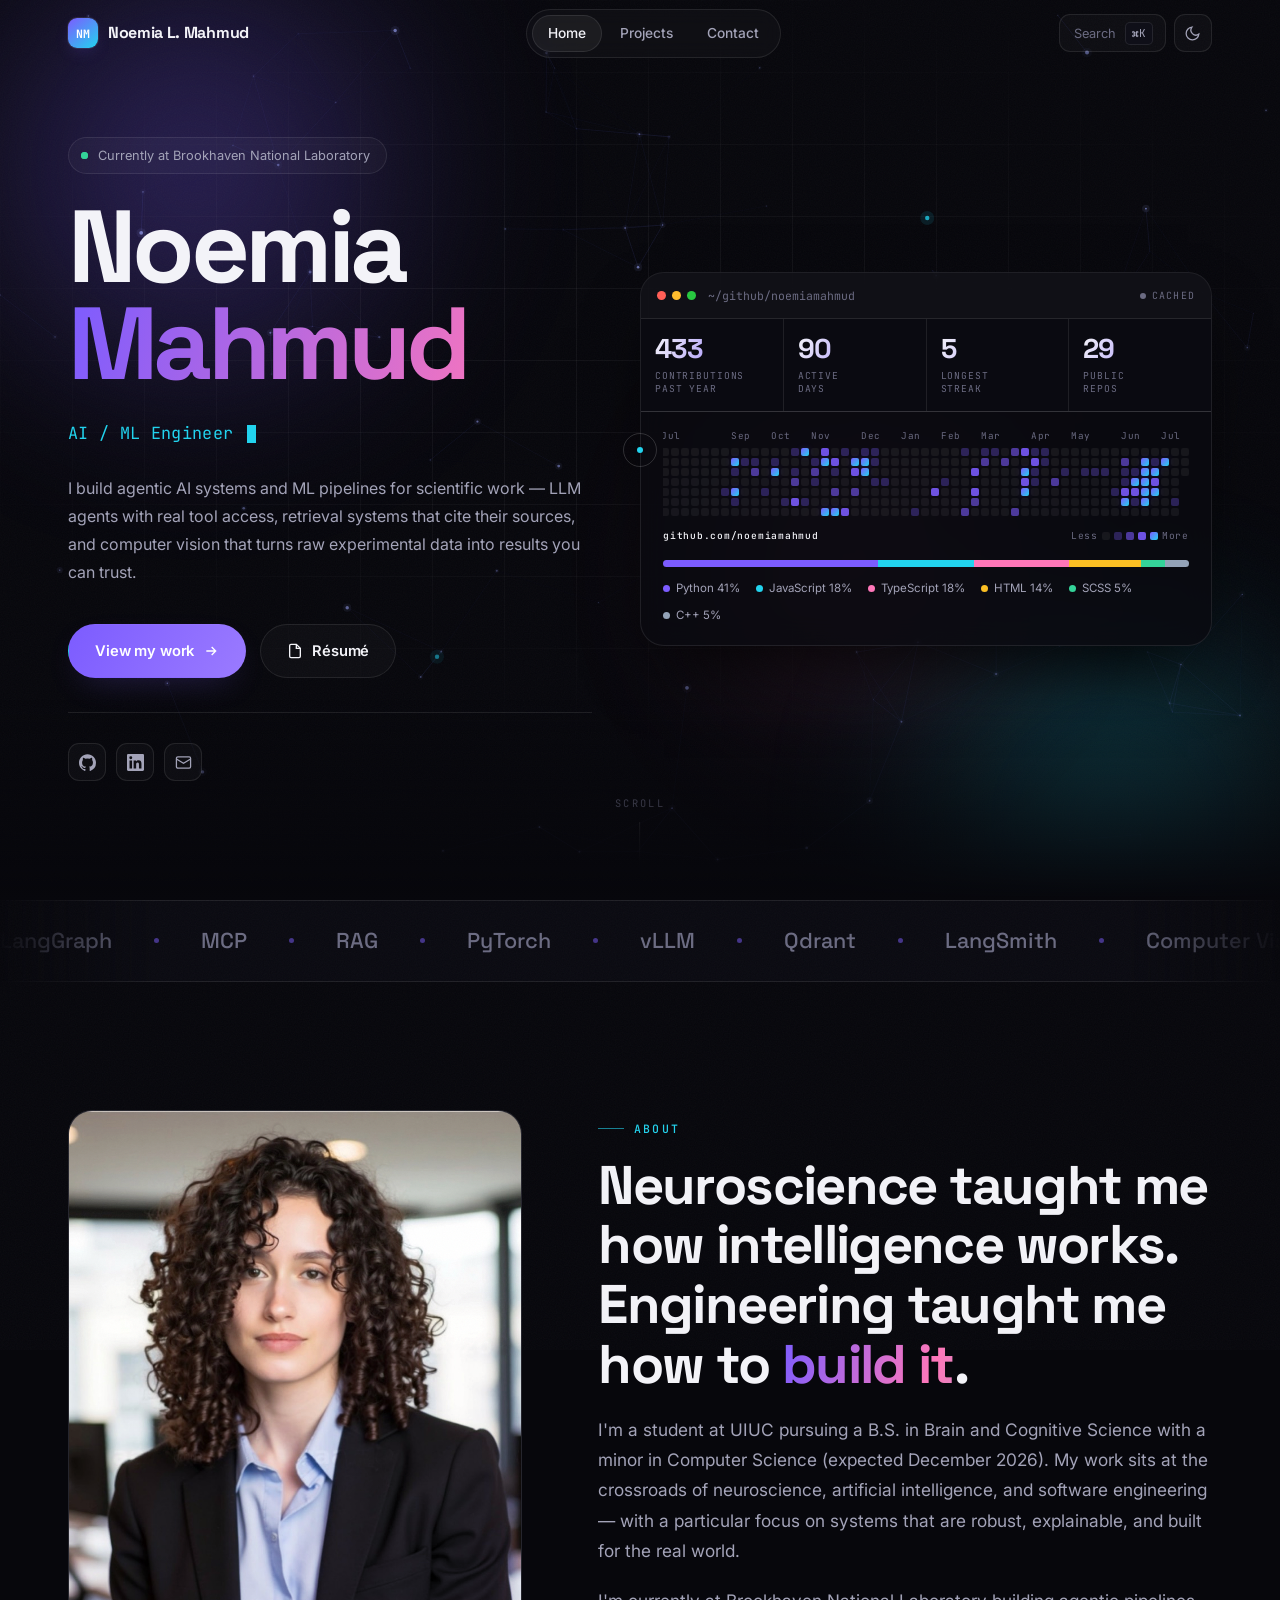
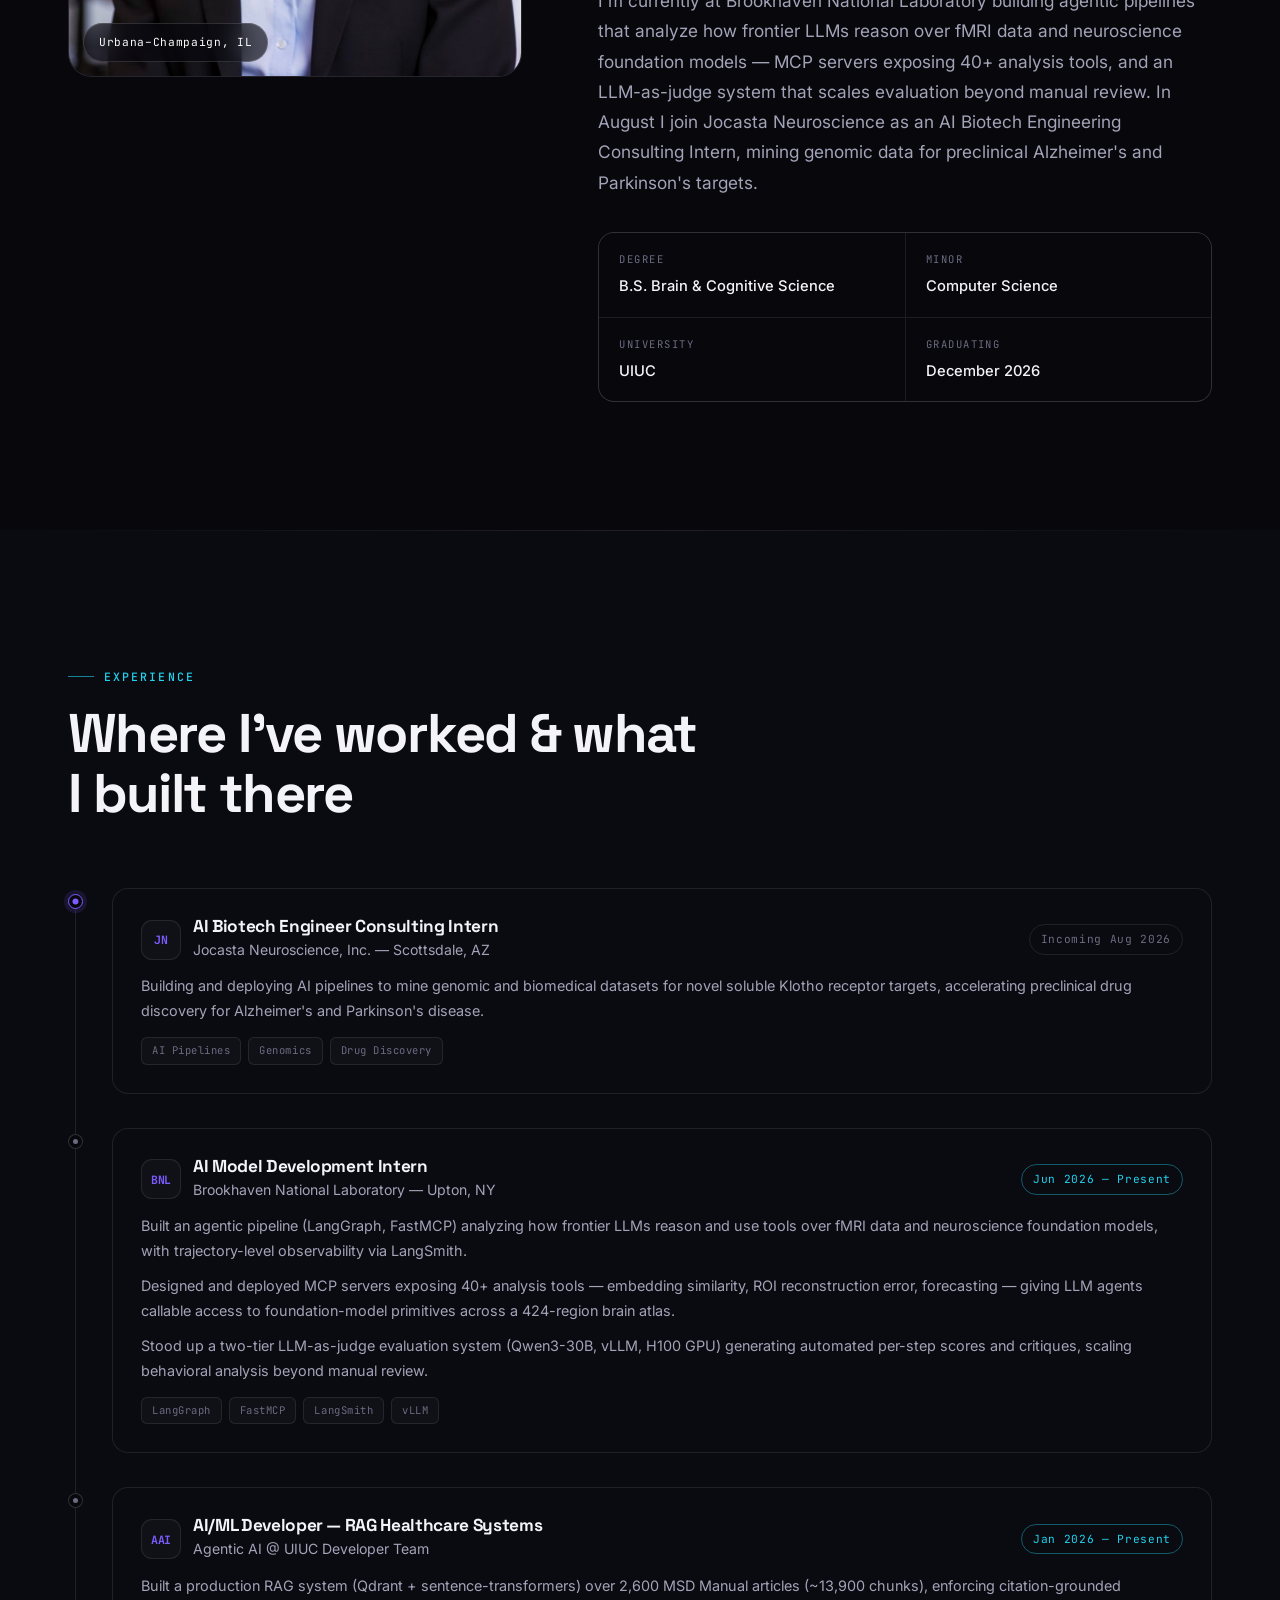
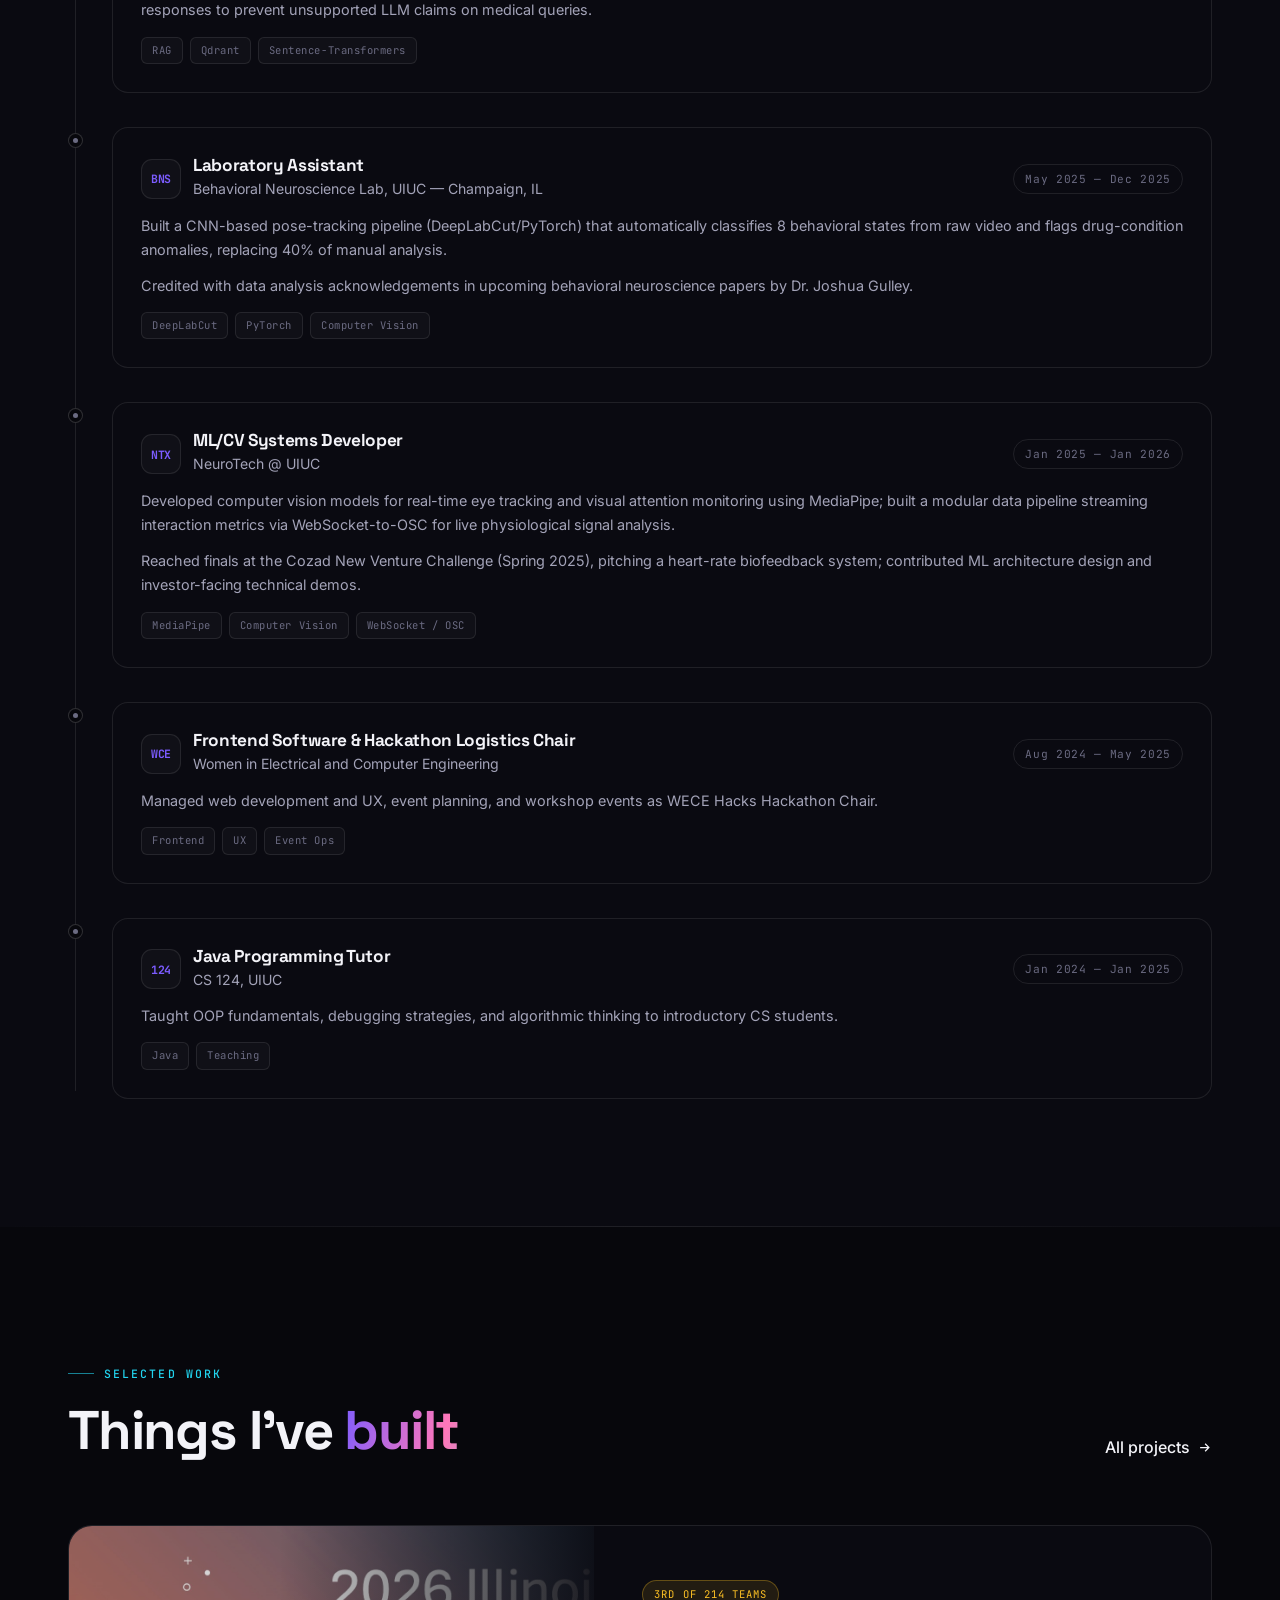
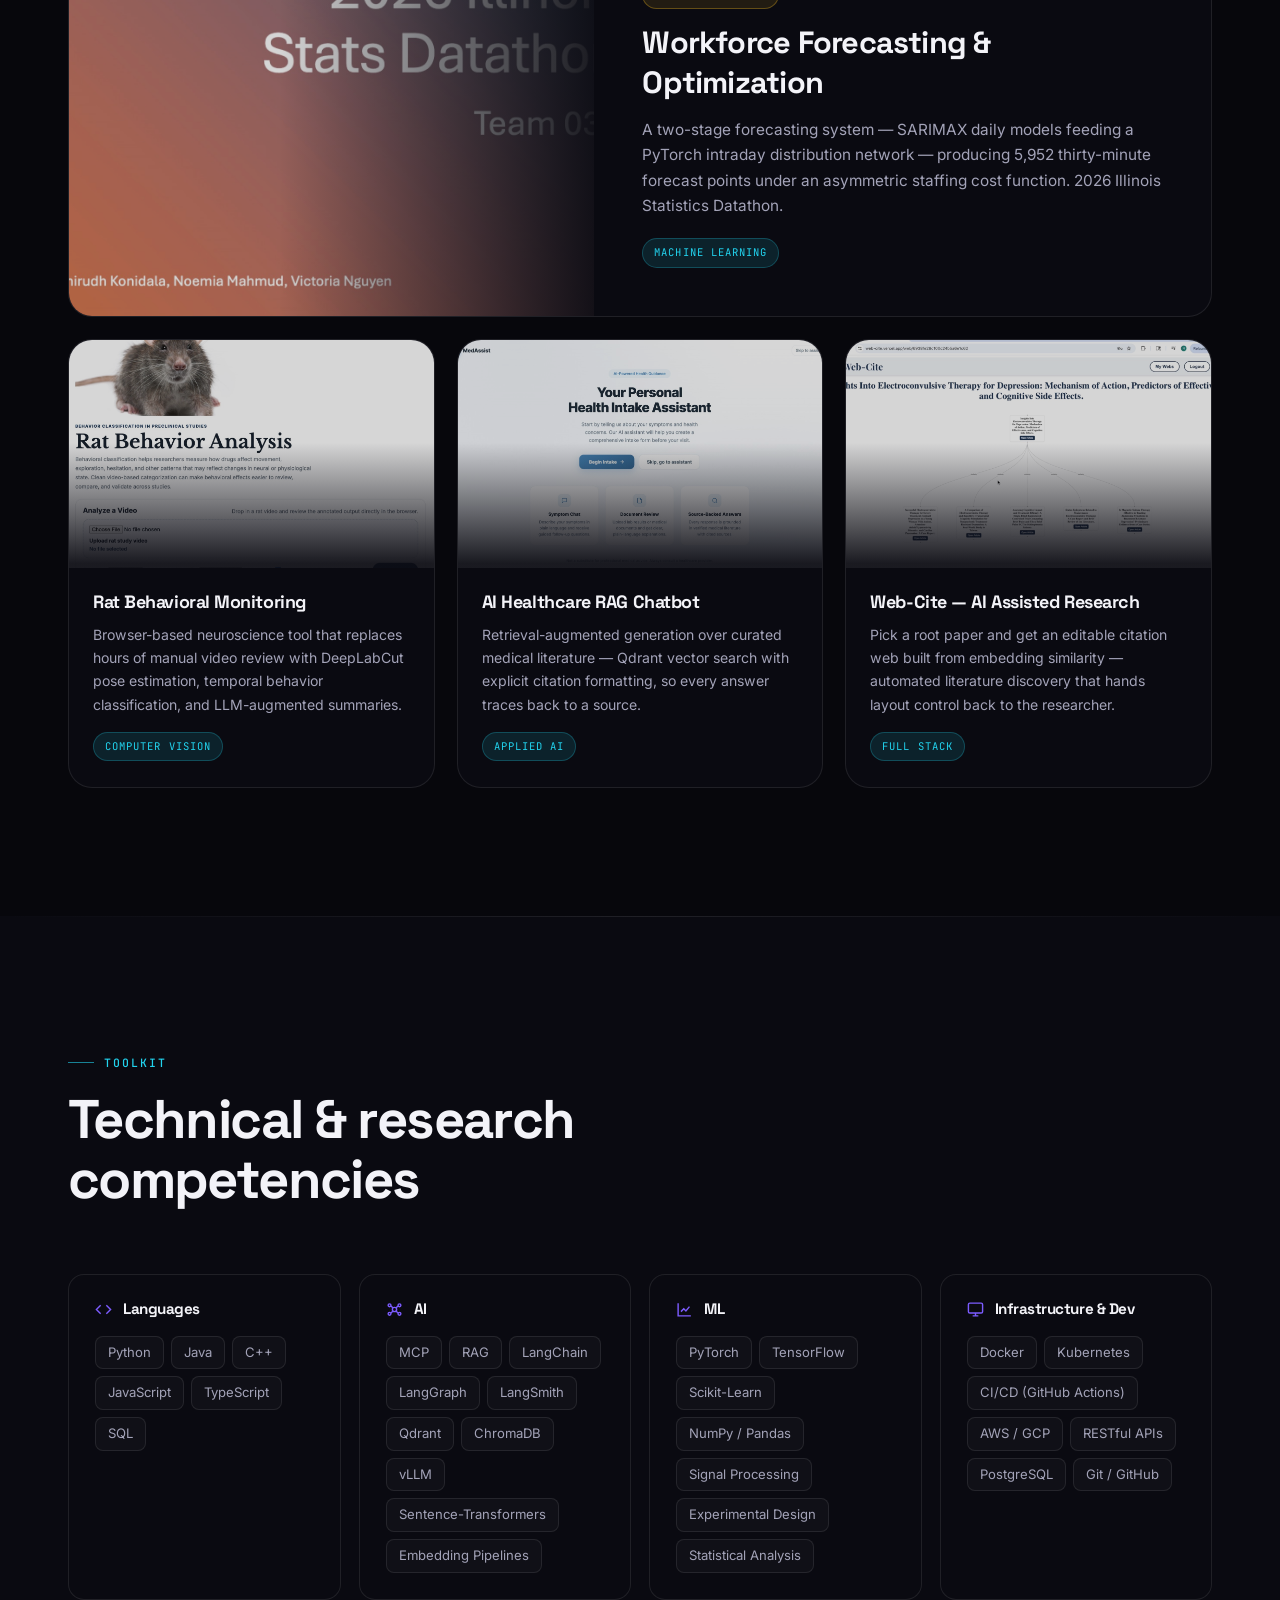
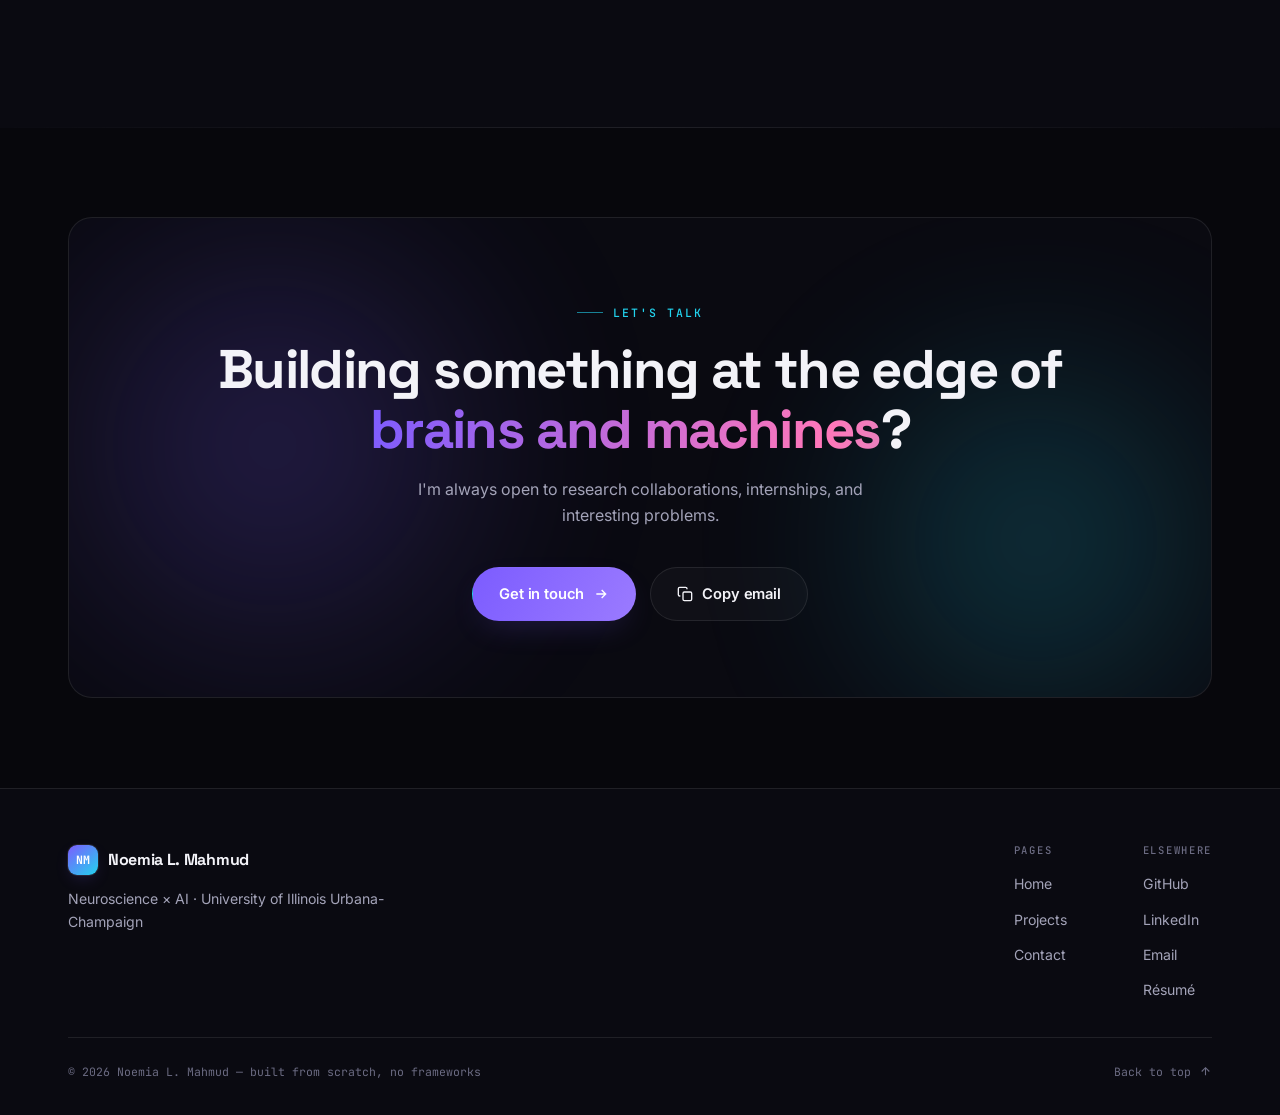
==== commit c26ec179: "Redesign portfolio: new design system, GitHub activity panel, faster loads Rebuild the site around a" ====
--- a/index.html
+++ b/index.html
@@ -1,185 +1,569 @@
 <!DOCTYPE html>
-<html lang="en">
+<html lang="en" data-theme="dark">
 <head>
   <meta charset="UTF-8" />
-  <meta name="viewport" content="width=device-width, initial-scale=1.0"/>
-  <title>Noemia L. Mahmud | Portfolio</title>
-  <link rel="stylesheet" href="styles.css"/>
-  <link rel="preconnect" href="https://fonts.googleapis.com">
-  <link rel="preconnect" href="https://fonts.gstatic.com" crossorigin>
-  <link href="https://fonts.googleapis.com/css2?family=Inter:wght@400;500;600;700;800&display=swap" rel="stylesheet">
+  <meta name="viewport" content="width=device-width, initial-scale=1.0" />
+  <title>Noemia L. Mahmud — AI/ML Engineer</title>
+  <meta name="description" content="Noemia L. Mahmud — AI/ML Engineer and Agentic Systems Developer. B.S. Brain & Cognitive Science with a CS minor at UIUC. AI Model Development Intern at Brookhaven National Laboratory, building agentic pipelines over fMRI data and neuroscience foundation models." />
+  <meta name="author" content="Noemia L. Mahmud" />
+  <meta name="theme-color" content="#07070c" />
+
+  <meta property="og:type" content="website" />
+  <meta property="og:title" content="Noemia L. Mahmud — AI/ML Engineer & Agentic Systems Developer" />
+  <meta property="og:description" content="Agentic AI systems, retrieval pipelines, and computer vision for scientific work." />
+  <meta property="og:image" content="img/portrait.jpg" />
+  <meta name="twitter:card" content="summary_large_image" />
+
+  <link rel="preconnect" href="https://fonts.googleapis.com" />
+  <link rel="preconnect" href="https://fonts.gstatic.com" crossorigin />
+  <link href="https://fonts.googleapis.com/css2?family=Inter:wght@400;500;600&family=Space+Grotesk:wght@500;700&family=JetBrains+Mono:wght@400;500&display=swap" rel="stylesheet" />
+  <link rel="stylesheet" href="styles.css" />
+
+  <!-- Apply the saved theme before first paint to avoid a flash. -->
+  <script>
+    (function () {
+      try {
+        // Dark is the designed default; light is opt-in via the toggle.
+        var t = localStorage.getItem('theme');
+        if (t) document.documentElement.dataset.theme = t;
+      } catch (e) {}
+    })();
+  </script>
 </head>
 <body>
-
-  <!-- Navigation -->
+  <a class="skip-link" href="#main">Skip to content</a>
+
+  <div class="grain" aria-hidden="true"></div>
+  <div class="scroll-progress" aria-hidden="true"></div>
+  <div class="cursor-dot" aria-hidden="true"></div>
+  <div class="cursor-ring" aria-hidden="true"></div>
+
+  <!-- ===== NAV ===== -->
   <nav class="navbar">
     <div class="container">
-      <a href="index.html" class="nav-logo">Noemia L. Mahmud</a>
-      <button class="nav-toggle" aria-label="Toggle navigation">
-        <span></span><span></span><span></span>
-      </button>
+      <a href="index.html" class="nav-logo">
+        <span class="mark">NM</span>
+        <span>Noemia L. Mahmud</span>
+      </a>
+
       <ul class="nav-links">
         <li><a href="index.html" class="active">Home</a></li>
         <li><a href="projects.html">Projects</a></li>
         <li><a href="contact.html">Contact</a></li>
-        <li><a href="https://github.com/noemiamahmud" target="_blank" rel="noopener noreferrer">GitHub</a></li>
       </ul>
+
+      <div class="nav-right">
+        <button class="kbd-btn" data-open-cmdk aria-label="Open command menu">
+          <span>Search</span><kbd>⌘K</kbd>
+        </button>
+        <button class="icon-btn" id="theme-toggle" aria-label="Switch to light theme">
+          <svg class="i-moon" viewBox="0 0 24 24" fill="none" stroke="currentColor" stroke-width="1.8"><path d="M21 12.79A9 9 0 1 1 11.21 3 7 7 0 0 0 21 12.79z"/></svg>
+          <svg class="i-sun" viewBox="0 0 24 24" fill="none" stroke="currentColor" stroke-width="1.8"><circle cx="12" cy="12" r="4"/><path d="M12 2v2M12 20v2M4.9 4.9l1.4 1.4M17.7 17.7l1.4 1.4M2 12h2M20 12h2M4.9 19.1l1.4-1.4M17.7 6.3l1.4-1.4"/></svg>
+        </button>
+        <button class="nav-toggle" aria-label="Toggle navigation" aria-expanded="false">
+          <span></span><span></span><span></span>
+        </button>
+      </div>
     </div>
   </nav>
 
-  <!-- Animated Neural Banner -->
-  <div class="neural-banner">
-    <canvas id="neural-canvas"></canvas>
-  </div>
-
-  <!-- About / Intro -->
-  <section class="section">
-    <div class="container">
-      <div class="about-header">
-        <div class="about-avatar">
-          <img src="9DBA5371-0ED2-412D-92C9-69E50253F11F.JPEG" alt="Noemia L. Mahmud" />
-        </div>
-        <div class="about-intro">
-          <h1>Noemia L. Mahmud</h1>
-          <p class="about-degree">Neuroscience + Computer Science</p>
-          <p class="about-school">University of Illinois Urbana-Champaign</p>
-          <p class="about-bio">
-            <P></P>
-            I'm a student at UIUC pursuing a B.S. in Brain and Cognitive Science with a minor in Computer Science (expected December 2026). My work sits at the crossroads of neuroscience, artificial intelligence, and software engineering — with a particular focus on systems that are robust, explainable, and built for the real world.
-<p></p>
-This summer, I'll be joining Brookhaven National Laboratory as an AI Model Developer Intern, developing spatiotemporal deep learning models for complex neuroscience datasets — contributing to scientific discovery through interpretable, production-ready AI.
+  <main id="main">
+
+    <!-- ===== HERO ===== -->
+    <header class="hero">
+      <canvas id="neural-canvas" aria-hidden="true"></canvas>
+      <div class="aurora" aria-hidden="true"><span class="b1"></span><span class="b2"></span><span class="b3"></span></div>
+      <div class="gridlines" aria-hidden="true"></div>
+
+      <div class="container">
+       <div class="hero-grid">
+        <div class="hero-inner hero-anim">
+          <div>
+            <span class="pill"><span class="dot"></span> Currently at Brookhaven National Laboratory</span>
+          </div>
+
+          <h1>
+            <span class="line"><span>Noemia</span></span>
+            <span class="line"><span class="grad">Mahmud</span></span>
+          </h1>
+
+          <p class="hero-role">
+            <span data-scramble='["AI / ML Engineer","Agentic Systems Developer","Data Analyst"]'>AI / ML Engineer</span><span class="caret"></span>
           </p>
-          <div class="hero-links" style="justify-content: flex-start; margin-top: 20px;">
-            <a href="projects.html" class="btn-primary">View My Projects!</a>
-            <a href="https://drive.google.com/file/d/1a5KK6eg_4d5hkI7UKKVegxdsf7iyWWrS/view?usp=sharing" target="_blank" rel="noopener noreferrer" class="btn-secondary">Resume</a>
-          </div>
+
+          <p class="hero-bio">
+            I build agentic AI systems and ML pipelines for scientific work — LLM agents with real tool
+            access, retrieval systems that cite their sources, and computer vision that turns raw
+            experimental data into results you can trust.
+          </p>
+
+          <div class="hero-actions">
+            <a href="projects.html" class="btn btn--primary" data-magnetic>
+              View my work
+              <svg class="arrow" viewBox="0 0 24 24" fill="none" stroke="currentColor" stroke-width="2"><path d="M5 12h14M13 6l6 6-6 6"/></svg>
+            </a>
+            <a href="https://drive.google.com/file/d/1a5KK6eg_4d5hkI7UKKVegxdsf7iyWWrS/view?usp=sharing" target="_blank" rel="noopener noreferrer" class="btn btn--ghost" data-magnetic>
+              <svg viewBox="0 0 24 24" fill="none" stroke="currentColor" stroke-width="2"><path d="M14 2H6a2 2 0 0 0-2 2v16a2 2 0 0 0 2 2h12a2 2 0 0 0 2-2V8z"/><path d="M14 2v6h6"/></svg>
+              Résumé
+            </a>
+          </div>
+
+          <div class="hero-socials">
+            <a class="icon-btn" href="https://github.com/noemiamahmud" target="_blank" rel="noopener noreferrer" aria-label="GitHub">
+              <svg viewBox="0 0 24 24" fill="currentColor"><path d="M12 .5C5.37.5 0 5.87 0 12.5c0 5.3 3.44 9.8 8.21 11.39.6.11.82-.26.82-.58v-2.23c-3.34.73-4.04-1.42-4.04-1.42-.55-1.39-1.34-1.76-1.34-1.76-1.09-.75.08-.73.08-.73 1.2.08 1.84 1.24 1.84 1.24 1.07 1.84 2.81 1.31 3.5 1 .11-.78.42-1.31.76-1.61-2.67-.3-5.47-1.34-5.47-5.96 0-1.32.47-2.39 1.24-3.23-.12-.31-.54-1.53.12-3.18 0 0 1.01-.32 3.3 1.23a11.5 11.5 0 0 1 6.01 0c2.29-1.55 3.3-1.23 3.3-1.23.66 1.65.24 2.87.12 3.18.77.84 1.24 1.91 1.24 3.23 0 4.63-2.81 5.65-5.49 5.95.43.37.82 1.1.82 2.22v3.29c0 .32.21.7.83.58A12.01 12.01 0 0 0 24 12.5C24 5.87 18.63.5 12 .5z"/></svg>
+            </a>
+            <a class="icon-btn" href="https://www.linkedin.com/in/noemia-mahmud-71b5b82b6/" target="_blank" rel="noopener noreferrer" aria-label="LinkedIn">
+              <svg viewBox="0 0 24 24" fill="currentColor"><path d="M20.45 20.45h-3.56v-5.57c0-1.33-.02-3.04-1.85-3.04-1.85 0-2.13 1.45-2.13 2.94v5.67H9.35V9h3.41v1.56h.05c.48-.9 1.63-1.85 3.36-1.85 3.59 0 4.25 2.36 4.25 5.44v6.3zM5.34 7.43a2.06 2.06 0 1 1 0-4.13 2.06 2.06 0 0 1 0 4.13zM7.12 20.45H3.55V9h3.57v11.45zM22.22 0H1.77C.79 0 0 .77 0 1.72v20.56C0 23.23.79 24 1.77 24h20.45c.98 0 1.78-.77 1.78-1.72V1.72C24 .77 23.2 0 22.22 0z"/></svg>
+            </a>
+            <a class="icon-btn" href="mailto:noemiamahmud@gmail.com" aria-label="Email">
+              <svg viewBox="0 0 24 24" fill="none" stroke="currentColor" stroke-width="1.8"><rect x="2" y="4" width="20" height="16" rx="2"/><path d="m22 7-10 6L2 7"/></svg>
+            </a>
+          </div>
+        </div>
+
+        <!-- GitHub activity. Renders instantly from the inlined snapshot below,
+             then refreshes the calendar in the background. -->
+        <aside class="gh-panel" id="gh-panel" data-user="noemiamahmud" aria-label="GitHub activity">
+          <div class="gh-bar">
+            <span class="dots" aria-hidden="true"><i></i><i></i><i></i></span>
+            <span class="gh-crumb">~/github/noemiamahmud</span>
+            <span class="gh-live"><i aria-hidden="true"></i><span class="gh-live-text">cached</span></span>
+          </div>
+
+          <div class="gh-stats">
+            <div class="gh-stat"><b data-gh="total">—</b><span>contributions<br />past year</span></div>
+            <div class="gh-stat"><b data-gh="active">—</b><span>active<br />days</span></div>
+            <div class="gh-stat"><b data-gh="streak">—</b><span>longest<br />streak</span></div>
+            <div class="gh-stat"><b data-gh="repos">—</b><span>public<br />repos</span></div>
+          </div>
+
+          <div class="gh-heat">
+            <div class="gh-scroll">
+              <div class="gh-months" aria-hidden="true"></div>
+              <div class="gh-grid" role="img" aria-label="GitHub contribution heatmap for the past year"></div>
+            </div>
+            <div class="gh-foot">
+              <a href="https://github.com/noemiamahmud" target="_blank" rel="noopener noreferrer" class="link-u" style="font-size:.6rem;letter-spacing:.08em;">github.com/noemiamahmud</a>
+              <span class="gh-legend">
+                Less <i></i><i data-l="1"></i><i data-l="2"></i><i data-l="3"></i><i data-l="4"></i> More
+              </span>
+            </div>
+          </div>
+
+          <div class="gh-langs">
+            <div class="gh-bar-track"></div>
+            <div class="gh-lang-keys"></div>
+          </div>
+
+          <div class="gh-tip" role="tooltip"></div>
+        </aside>
+       </div>
+
+       <!-- Snapshot regenerated by scripts/update-github-stats.py — do not hand-edit. -->
+       <script type="application/json" id="gh-data">{"updated":"2026-07-21T18:50:30Z","user":"noemiamahmud","publicRepos":29,"languages":[["Python",9],["JavaScript",4],["TypeScript",4],["HTML",3],["SCSS",1],["C++",1]],"calendar":{"start":"2025-07-20","counts":[0,0,0,0,0,0,0,0,0,0,0,0,0,0,0,0,0,0,0,0,0,0,0,0,0,0,0,0,0,0,0,0,0,0,0,0,0,0,0,0,0,0,0,0,0,0,1,0,0,0,21,1,0,10,2,0,0,2,0,0,0,0,0,0,1,3,0,0,0,0,0,0,0,0,2,0,0,0,1,9,0,0,0,0,0,0,0,0,0,2,0,1,0,1,3,0,4,0,12,0,0,0,0,1,0,0,2,3,1,0,0,0,4,11,0,0,0,0,7,0,4,1,0,3,0,6,2,0,0,0,0,0,4,0,9,5,0,3,0,0,1,11,10,0,0,0,0,2,1,0,1,0,0,0,0,0,0,2,0,0,0,0,0,0,0,0,0,0,0,0,0,0,0,0,0,0,0,0,0,0,0,2,0,0,0,0,0,0,0,0,0,0,0,4,0,0,0,0,0,2,0,0,0,0,0,0,0,0,0,0,1,0,0,0,0,0,3,0,0,5,0,5,3,0,2,3,0,0,0,0,0,2,0,0,0,0,0,0,0,3,0,0,0,0,0,3,0,0,0,0,0,3,4,0,19,5,12,0,0,2,4,2,2,0,0,0,2,1,0,0,0,0,0,0,0,0,3,0,0,0,0,0,1,0,0,0,0,0,0,0,0,0,0,0,0,0,1,0,0,0,0,0,0,2,0,0,0,0,0,0,1,0,0,0,0,0,0,0,0,1,0,0,0,3,1,2,4,7,0,0,0,2,8,4,2,0,0,10,16,20,22,18,0,0,2,10,4,11,0,0,0,13,0,0,0,0,0,0,0,0,0,0,1,0,0,0,0]}}</script>
+      </div>
+
+      <div class="scroll-cue" aria-hidden="true">
+        <span>Scroll</span>
+        <span class="rail"></span>
+      </div>
+    </header>
+
+    <!-- ===== MARQUEE ===== -->
+    <div class="marquee" aria-hidden="true">
+      <div class="marquee-track">
+        <div class="marquee-group">
+          <span>LangGraph</span><i></i><span>MCP</span><i></i><span>RAG</span><i></i>
+          <span>PyTorch</span><i></i><span>vLLM</span><i></i><span>Qdrant</span><i></i>
+          <span>LangSmith</span><i></i><span>Computer Vision</span><i></i><span>fMRI</span><i></i>
+          <span>Docker</span><i></i><span>Kubernetes</span><i></i><span>Python</span><i></i>
+        </div>
+        <div class="marquee-group">
+          <span>LangGraph</span><i></i><span>MCP</span><i></i><span>RAG</span><i></i>
+          <span>PyTorch</span><i></i><span>vLLM</span><i></i><span>Qdrant</span><i></i>
+          <span>LangSmith</span><i></i><span>Computer Vision</span><i></i><span>fMRI</span><i></i>
+          <span>Docker</span><i></i><span>Kubernetes</span><i></i><span>Python</span><i></i>
         </div>
       </div>
     </div>
-  </section>
-
-
-  <!-- Experience -->
-  <section class="section" style="background: var(--color-bg-alt);">
-    <div class="container">
-      <h2 class="section-title">Experience</h2>
-      <p class="section-subtitle">Where I've worked and contributed.</p>
-
-      <div class="exp-grid">
-        <div class="exp-card">
-          <span class="exp-date">Jun 2026 &ndash; Aug 2026</span>
-          <h3>AI Model Development Intern</h3>
-          <span class="exp-company">Brookhaven National Laboratory</span>
-          <p class="exp-desc">Developing and evaluating deep learning models in Python/PyTorch for spatiotemporal neuroscience data, with a focus on learning from missing, irregular, and fragmented sensor measurements to improve robustness and the reliability of downstream analysis.</p>
-        </div>
-        <div class="exp-card">
-          <span class="exp-date">Feb 2026 &ndash; Present</span>
-          <h3>Member of Technical Staff</h3>
-          <span class="exp-company">Agentic AI @ UIUC</span>
-          <p class="exp-desc">Developed a full-stack retrieval-augmented application integrating document ingestion pipelines, vector search, and LLM-based reasoning, with a focus on reliability and scalable API design to reduce hallucinations and improve reliability of user health queries.</p>
-        </div>
-        <div class="exp-card">
-          <span class="exp-date">May 2025 &ndash; January 2026</span>
-          <h3>Software Development Intern &amp; Lab Assistant</h3>
-          <span class="exp-company">Gulley Lab for Neuropsychopharmacology, UIUC</span>
-          <p class="exp-desc">Developing an end-to-end DeepLabCut computer vision validation pipeline to cross-check behavioral logs with synchronized rodent video data, train CNN pose-tracking models, build timestamp-aligned visual overlays, and automate anomaly detection across large experimental datasets to improve behavioral data integrity and analysis reliability.</p>
-        </div>
-        <div class="exp-card">
-          <span class="exp-date">Jan 2025 &ndash; Feb 2026</span>
-          <h3>VR Development Engineer &amp; Researcher</h3>
-          <span class="exp-company">NeuroTech @ UIUC</span>
-          <p class="exp-desc">Built a biofeedback therapy game prototype using Python–Unity (C#) integration and Game AI to drive real-time adaptive heart-rate feedback. Pitched and demoed the product at the Cozad New Venture Challenge, contributing to business strategy and investor-facing materials. </p>
-        </div>
-        <div class="exp-card">
-          <span class="exp-date">Aug 2024 &ndash; May 2025</span>
-          <h3>Frontend Software & Hackathon Logistics Chair </h3>
-          <span class="exp-company">Women in Electrical and Computer Engineering</span>
-          <p class="exp-desc">Managed web development and UX, event planning, and workshop events for the WECE Hacks Hackathon Chair</p>
-        </div>
-
-        <div class="exp-card">
-          <span class="exp-date">Jan 2024 &ndash; Jan 2025</span>
-          <h3>Java Programming Tutor</h3>
-          <span class="exp-company">CS 124, UIUC</span>
-          <p class="exp-desc">Taught OOP fundamentals, debugging strategies, and algorithmic thinking to introductory CS students.</p>
-        </div>
-
-      </div>
-    </div>
-  </section>
-
-  <!-- Skills -->
-  <section class="section">
-    <div class="container">
-      <div class="skills-section">
-        <h2 class="section-title">Skills</h2>
-        <p class="section-subtitle">Technical and research competencies.</p>
-
-        <div class="skills-grid">
-          <div class="skill-category">
-            <h3>Languages</h3>
+
+    <!-- ===== ABOUT ===== -->
+    <section class="section" id="about">
+      <div class="container">
+        <div class="about-grid">
+          <div data-reveal="left">
+            <div class="portrait">
+              <img src="img/portrait.jpg" alt="Portrait of Noemia L. Mahmud" width="800" height="1000" />
+              <span class="portrait-badge">Urbana–Champaign, IL</span>
+            </div>
+          </div>
+
+          <div data-stagger>
+            <span class="eyebrow" data-reveal="fade">About</span>
+            <h2 class="h-lg" data-reveal>
+              Neuroscience taught me how intelligence works.<br />
+              Engineering taught me how to <span class="grad">build it</span>.
+            </h2>
+
+            <p class="lede" data-reveal>
+              I'm a student at UIUC pursuing a B.S. in Brain and Cognitive Science with a minor in
+              Computer Science (expected December 2026). My work sits at the crossroads of neuroscience,
+              artificial intelligence, and software engineering — with a particular focus on systems that
+              are robust, explainable, and built for the real world.
+            </p>
+            <p class="lede" data-reveal>
+              I'm currently at Brookhaven National Laboratory building agentic pipelines that analyze how
+              frontier LLMs reason over fMRI data and neuroscience foundation models — MCP servers exposing
+              40+ analysis tools, and an LLM-as-judge system that scales evaluation beyond manual review.
+              In August I join Jocasta Neuroscience as an AI Biotech Engineering Consulting Intern, mining
+              genomic data for preclinical Alzheimer's and Parkinson's targets.
+            </p>
+
+            <dl class="about-facts" data-reveal>
+              <div><dt>Degree</dt><dd>B.S. Brain &amp; Cognitive Science</dd></div>
+              <div><dt>Minor</dt><dd>Computer Science</dd></div>
+              <div><dt>University</dt><dd>UIUC</dd></div>
+              <div><dt>Graduating</dt><dd>December 2026</dd></div>
+            </dl>
+          </div>
+        </div>
+
+      </div>
+    </section>
+
+    <!-- ===== EXPERIENCE ===== -->
+    <section class="section section--alt" id="experience">
+      <div class="container">
+        <div class="section-head">
+          <span class="eyebrow" data-reveal="fade">Experience</span>
+          <h2 class="h-lg" data-reveal>Where I've worked &amp; what I built there</h2>
+        </div>
+
+        <div class="timeline" data-stagger>
+          <div class="timeline-rail" aria-hidden="true"></div>
+
+          <article class="tl-item" data-reveal>
+            <span class="tl-dot" aria-hidden="true"></span>
+            <div class="tl-card">
+              <div class="tl-top">
+                <span class="tl-logo">JN</span>
+                <div class="tl-titles">
+                  <h3>AI Biotech Engineer Consulting Intern</h3>
+                  <span class="tl-org">Jocasta Neuroscience, Inc. — Scottsdale, AZ</span>
+                </div>
+                <span class="tl-date">Incoming Aug 2026</span>
+              </div>
+              <p>Building and deploying AI pipelines to mine genomic and biomedical datasets for novel soluble Klotho receptor targets, accelerating preclinical drug discovery for Alzheimer's and Parkinson's disease.</p>
+              <div class="tl-tags"><span class="tag">AI Pipelines</span><span class="tag">Genomics</span><span class="tag">Drug Discovery</span></div>
+            </div>
+          </article>
+
+          <article class="tl-item is-current" data-reveal>
+            <span class="tl-dot" aria-hidden="true"></span>
+            <div class="tl-card">
+              <div class="tl-top">
+                <span class="tl-logo">BNL</span>
+                <div class="tl-titles">
+                  <h3>AI Model Development Intern</h3>
+                  <span class="tl-org">Brookhaven National Laboratory — Upton, NY</span>
+                </div>
+                <span class="tl-date">Jun 2026 — Present</span>
+              </div>
+              <p>Built an agentic pipeline (LangGraph, FastMCP) analyzing how frontier LLMs reason and use tools over fMRI data and neuroscience foundation models, with trajectory-level observability via LangSmith.</p>
+              <p>Designed and deployed MCP servers exposing 40+ analysis tools — embedding similarity, ROI reconstruction error, forecasting — giving LLM agents callable access to foundation-model primitives across a 424-region brain atlas.</p>
+              <p>Stood up a two-tier LLM-as-judge evaluation system (Qwen3-30B, vLLM, H100 GPU) generating automated per-step scores and critiques, scaling behavioral analysis beyond manual review.</p>
+              <div class="tl-tags"><span class="tag">LangGraph</span><span class="tag">FastMCP</span><span class="tag">LangSmith</span><span class="tag">vLLM</span></div>
+            </div>
+          </article>
+
+          <article class="tl-item is-current" data-reveal>
+            <span class="tl-dot" aria-hidden="true"></span>
+            <div class="tl-card">
+              <div class="tl-top">
+                <span class="tl-logo">AAI</span>
+                <div class="tl-titles">
+                  <h3>AI/ML Developer — RAG Healthcare Systems</h3>
+                  <span class="tl-org">Agentic AI @ UIUC Developer Team</span>
+                </div>
+                <span class="tl-date">Jan 2026 — Present</span>
+              </div>
+              <p>Built a production RAG system (Qdrant + sentence-transformers) over 2,600 MSD Manual articles (~13,900 chunks), enforcing citation-grounded responses to prevent unsupported LLM claims on medical queries.</p>
+              <div class="tl-tags"><span class="tag">RAG</span><span class="tag">Qdrant</span><span class="tag">Sentence-Transformers</span></div>
+            </div>
+          </article>
+
+          <article class="tl-item" data-reveal>
+            <span class="tl-dot" aria-hidden="true"></span>
+            <div class="tl-card">
+              <div class="tl-top">
+                <span class="tl-logo">BNS</span>
+                <div class="tl-titles">
+                  <h3>Laboratory Assistant</h3>
+                  <span class="tl-org">Behavioral Neuroscience Lab, UIUC — Champaign, IL</span>
+                </div>
+                <span class="tl-date">May 2025 — Dec 2025</span>
+              </div>
+              <p>Built a CNN-based pose-tracking pipeline (DeepLabCut/PyTorch) that automatically classifies 8 behavioral states from raw video and flags drug-condition anomalies, replacing 40% of manual analysis.</p>
+              <p>Credited with data analysis acknowledgements in upcoming behavioral neuroscience papers by Dr. Joshua Gulley.</p>
+              <div class="tl-tags"><span class="tag">DeepLabCut</span><span class="tag">PyTorch</span><span class="tag">Computer Vision</span></div>
+            </div>
+          </article>
+
+          <article class="tl-item" data-reveal>
+            <span class="tl-dot" aria-hidden="true"></span>
+            <div class="tl-card">
+              <div class="tl-top">
+                <span class="tl-logo">NTX</span>
+                <div class="tl-titles">
+                  <h3>ML/CV Systems Developer</h3>
+                  <span class="tl-org">NeuroTech @ UIUC</span>
+                </div>
+                <span class="tl-date">Jan 2025 — Jan 2026</span>
+              </div>
+              <p>Developed computer vision models for real-time eye tracking and visual attention monitoring using MediaPipe; built a modular data pipeline streaming interaction metrics via WebSocket-to-OSC for live physiological signal analysis.</p>
+              <p>Reached finals at the Cozad New Venture Challenge (Spring 2025), pitching a heart-rate biofeedback system; contributed ML architecture design and investor-facing technical demos.</p>
+              <div class="tl-tags"><span class="tag">MediaPipe</span><span class="tag">Computer Vision</span><span class="tag">WebSocket / OSC</span></div>
+            </div>
+          </article>
+
+          <article class="tl-item" data-reveal>
+            <span class="tl-dot" aria-hidden="true"></span>
+            <div class="tl-card">
+              <div class="tl-top">
+                <span class="tl-logo">WCE</span>
+                <div class="tl-titles">
+                  <h3>Frontend Software &amp; Hackathon Logistics Chair</h3>
+                  <span class="tl-org">Women in Electrical and Computer Engineering</span>
+                </div>
+                <span class="tl-date">Aug 2024 — May 2025</span>
+              </div>
+              <p>Managed web development and UX, event planning, and workshop events as WECE Hacks Hackathon Chair.</p>
+              <div class="tl-tags"><span class="tag">Frontend</span><span class="tag">UX</span><span class="tag">Event Ops</span></div>
+            </div>
+          </article>
+
+          <article class="tl-item" data-reveal>
+            <span class="tl-dot" aria-hidden="true"></span>
+            <div class="tl-card">
+              <div class="tl-top">
+                <span class="tl-logo">124</span>
+                <div class="tl-titles">
+                  <h3>Java Programming Tutor</h3>
+                  <span class="tl-org">CS 124, UIUC</span>
+                </div>
+                <span class="tl-date">Jan 2024 — Jan 2025</span>
+              </div>
+              <p>Taught OOP fundamentals, debugging strategies, and algorithmic thinking to introductory CS students.</p>
+              <div class="tl-tags"><span class="tag">Java</span><span class="tag">Teaching</span></div>
+            </div>
+          </article>
+        </div>
+      </div>
+    </section>
+
+    <!-- ===== FEATURED WORK ===== -->
+    <section class="section" id="work">
+      <div class="container">
+        <div class="section-head" style="display:flex; justify-content:space-between; align-items:flex-end; gap:24px; max-width:none;">
+          <div>
+            <span class="eyebrow" data-reveal="fade">Selected Work</span>
+            <h2 class="h-lg" data-reveal>Things I've <span class="grad">built</span></h2>
+          </div>
+          <a href="projects.html" class="link-u" data-reveal="fade">
+            All projects
+            <svg width="15" height="15" viewBox="0 0 24 24" fill="none" stroke="currentColor" stroke-width="2"><path d="M5 12h14M13 6l6 6-6 6"/></svg>
+          </a>
+        </div>
+
+        <div class="work-grid" data-stagger>
+          <a class="card card--wide" href="projects.html#datathon" data-tilt data-reveal>
+            <div class="card-media">
+              <img src="img/stats-1.jpg" alt="Datathon forecasting charts" loading="lazy" decoding="async" />
+            </div>
+            <div class="card-body">
+              <div class="card-meta"><span class="chip chip--award">3rd of 214 teams</span></div>
+              <h3>Workforce Forecasting &amp; Optimization</h3>
+              <p>A two-stage forecasting system — SARIMAX daily models feeding a PyTorch intraday distribution network — producing 5,952 thirty-minute forecast points under an asymmetric staffing cost function. 2026 Illinois Statistics Datathon.</p>
+              <div class="card-meta"><span class="chip">Machine Learning</span></div>
+            </div>
+          </a>
+
+          <a class="card" href="projects.html#deeplabcut" data-tilt data-reveal>
+            <div class="card-media">
+              <img src="img/rat-annotations.jpg" alt="Rodent pose estimation overlay" loading="lazy" decoding="async" />
+              <span class="card-open"><svg viewBox="0 0 24 24" fill="none" stroke="currentColor" stroke-width="2"><path d="M7 17 17 7M8 7h9v9"/></svg></span>
+            </div>
+            <div class="card-body">
+              <h3>Rat Behavioral Monitoring</h3>
+              <p>Browser-based neuroscience tool that replaces hours of manual video review with DeepLabCut pose estimation, temporal behavior classification, and LLM-augmented summaries.</p>
+              <div class="card-meta"><span class="chip">Computer Vision</span></div>
+            </div>
+          </a>
+
+          <a class="card" href="projects.html#rag-chatbot" data-tilt data-reveal>
+            <div class="card-media">
+              <img src="img/medassist-1.jpg" alt="Healthcare RAG chatbot" loading="lazy" decoding="async" />
+              <span class="card-open"><svg viewBox="0 0 24 24" fill="none" stroke="currentColor" stroke-width="2"><path d="M7 17 17 7M8 7h9v9"/></svg></span>
+            </div>
+            <div class="card-body">
+              <h3>AI Healthcare RAG Chatbot</h3>
+              <p>Retrieval-augmented generation over curated medical literature — Qdrant vector search with explicit citation formatting, so every answer traces back to a source.</p>
+              <div class="card-meta"><span class="chip">Applied AI</span></div>
+            </div>
+          </a>
+
+          <a class="card" href="projects.html#brainstorm" data-tilt data-reveal>
+            <div class="card-media">
+              <img src="img/webcite-2.jpg" alt="Web-Cite citation graph" loading="lazy" decoding="async" />
+              <span class="card-open"><svg viewBox="0 0 24 24" fill="none" stroke="currentColor" stroke-width="2"><path d="M7 17 17 7M8 7h9v9"/></svg></span>
+            </div>
+            <div class="card-body">
+              <h3>Web-Cite — AI Assisted Research</h3>
+              <p>Pick a root paper and get an editable citation web built from embedding similarity — automated literature discovery that hands layout control back to the researcher.</p>
+              <div class="card-meta"><span class="chip">Full Stack</span></div>
+            </div>
+          </a>
+        </div>
+      </div>
+    </section>
+
+    <!-- ===== SKILLS ===== -->
+    <section class="section section--alt" id="skills">
+      <div class="container">
+        <div class="section-head">
+          <span class="eyebrow" data-reveal="fade">Toolkit</span>
+          <h2 class="h-lg" data-reveal>Technical &amp; research competencies</h2>
+        </div>
+
+        <div class="skills-grid" data-stagger>
+          <div class="skill-card" data-reveal>
+            <h3>
+              <svg viewBox="0 0 24 24" fill="none" stroke="currentColor" stroke-width="2"><path d="m16 18 6-6-6-6M8 6l-6 6 6 6"/></svg>
+              Languages
+            </h3>
             <ul>
-              <li>Python</li>
-              <li>JavaScript / TypeScript</li>
-              <li>Java</li>
-              <li>C#</li>
-              <li>SQL</li>
-              <li>HTML / CSS</li>
+              <li>Python</li><li>Java</li><li>C++</li>
+              <li>JavaScript</li><li>TypeScript</li><li>SQL</li>
             </ul>
           </div>
-          <div class="skill-category">
-            <h3>AI / ML</h3>
+
+          <div class="skill-card" data-reveal>
+            <h3>
+              <svg viewBox="0 0 24 24" fill="none" stroke="currentColor" stroke-width="2"><circle cx="12" cy="12" r="3"/><circle cx="5" cy="6" r="2"/><circle cx="19" cy="6" r="2"/><circle cx="5" cy="18" r="2"/><circle cx="19" cy="18" r="2"/><path d="m7 7 3 3M17 7l-3 3M7 17l3-3M17 17l-3-3"/></svg>
+              AI
+            </h3>
             <ul>
-              <li>PyTorch</li>
-              <li>Hugging Face Transformers</li>
-              <li>LangChain</li>
-              <li>RAG Pipelines</li>
-              <li>Prompt Engineering</li>
-              <li>Fine-Tuning</li>
-              <li>Vector Databases</li>
-              <li>Computer Vision</li>
+              <li>MCP</li><li>RAG</li><li>LangChain</li><li>LangGraph</li><li>LangSmith</li>
+              <li>Qdrant</li><li>ChromaDB</li><li>vLLM</li>
+              <li>Sentence-Transformers</li><li>Embedding Pipelines</li>
             </ul>
           </div>
-          <div class="skill-category">
-            <h3>Frameworks &amp; Infrastructure</h3>
+
+          <div class="skill-card" data-reveal>
+            <h3>
+              <svg viewBox="0 0 24 24" fill="none" stroke="currentColor" stroke-width="2"><path d="M3 3v18h18"/><path d="m7 15 4-4 3 3 5-6"/></svg>
+              ML
+            </h3>
             <ul>
-              <li>React</li>
-              <li>Flask / FastAPI</li>
-              <li>Unity</li>
-              <li>Git</li>
-              <li>Docker</li>
-              <li>Linux / CLI</li>
-              <li>REST APIs</li>
+              <li>PyTorch</li><li>TensorFlow</li><li>Scikit-Learn</li>
+              <li>NumPy / Pandas</li><li>Signal Processing</li>
+              <li>Experimental Design</li><li>Statistical Analysis</li>
             </ul>
           </div>
-          <div class="skill-category">
-            <h3>Data &amp; Research</h3>
+
+          <div class="skill-card" data-reveal>
+            <h3>
+              <svg viewBox="0 0 24 24" fill="none" stroke="currentColor" stroke-width="2"><rect x="2" y="3" width="20" height="14" rx="2"/><path d="M8 21h8M12 17v4"/></svg>
+              Infrastructure &amp; Dev
+            </h3>
             <ul>
-              <li>NumPy / Pandas</li>
-              <li>DeepLabCut</li>
-              <li>EEG / Biosignal Processing</li>
-              <li>Data Pipelines</li>
-              <li>Experiment Design</li>
-              <li>Scientific Writing</li>
+              <li>Docker</li><li>Kubernetes</li><li>CI/CD (GitHub Actions)</li>
+              <li>AWS / GCP</li><li>RESTful APIs</li><li>PostgreSQL</li><li>Git / GitHub</li>
             </ul>
           </div>
         </div>
       </div>
-    </div>
-  </section>
-
-  <!-- Footer -->
+    </section>
+
+    <!-- ===== CTA ===== -->
+    <section class="section section--tight">
+      <div class="container">
+        <div class="cta" data-reveal="scale">
+          <div class="aurora" aria-hidden="true"><span class="b1"></span><span class="b2"></span></div>
+          <span class="eyebrow" style="justify-content:center">Let's talk</span>
+          <h2 class="h-lg">Building something at the edge of <span class="grad">brains and machines</span>?</h2>
+          <p>I'm always open to research collaborations, internships, and interesting problems.</p>
+          <div class="hero-actions">
+            <a href="contact.html" class="btn btn--primary" data-magnetic>
+              Get in touch
+              <svg class="arrow" viewBox="0 0 24 24" fill="none" stroke="currentColor" stroke-width="2"><path d="M5 12h14M13 6l6 6-6 6"/></svg>
+            </a>
+            <button class="btn btn--ghost" data-copy="noemiamahmud@gmail.com" data-magnetic>
+              <svg viewBox="0 0 24 24" fill="none" stroke="currentColor" stroke-width="2"><rect x="9" y="9" width="13" height="13" rx="2"/><path d="M5 15H4a2 2 0 0 1-2-2V4a2 2 0 0 1 2-2h9a2 2 0 0 1 2 2v1"/></svg>
+              Copy email
+            </button>
+          </div>
+        </div>
+      </div>
+    </section>
+  </main>
+
+  <!-- ===== FOOTER ===== -->
   <footer class="footer">
     <div class="container">
-      <p>&copy; 2026 Noemia L. Mahmud</p>
-      <div class="footer-links">
-        <a href="mailto:noemiamahmud@gmail.com">Email</a>
-        <a href="https://www.linkedin.com/in/noemia-mahmud-71b5b82b6/" target="_blank" rel="noopener noreferrer">LinkedIn</a>
-        <a href="https://github.com/noemiamahmud" target="_blank" rel="noopener noreferrer">GitHub</a>
+      <div class="footer-top">
+        <div class="footer-brand">
+          <a href="index.html" class="nav-logo"><span class="mark">NM</span><span>Noemia L. Mahmud</span></a>
+          <p>Neuroscience × AI · University of Illinois Urbana-Champaign</p>
+        </div>
+        <div class="footer-cols">
+          <div class="footer-col">
+            <h4>Pages</h4>
+            <ul>
+              <li><a href="index.html">Home</a></li>
+              <li><a href="projects.html">Projects</a></li>
+              <li><a href="contact.html">Contact</a></li>
+            </ul>
+          </div>
+          <div class="footer-col">
+            <h4>Elsewhere</h4>
+            <ul>
+              <li><a href="https://github.com/noemiamahmud" target="_blank" rel="noopener noreferrer">GitHub</a></li>
+              <li><a href="https://www.linkedin.com/in/noemia-mahmud-71b5b82b6/" target="_blank" rel="noopener noreferrer">LinkedIn</a></li>
+              <li><a href="mailto:noemiamahmud@gmail.com">Email</a></li>
+              <li><a href="https://drive.google.com/file/d/1a5KK6eg_4d5hkI7UKKVegxdsf7iyWWrS/view?usp=sharing" target="_blank" rel="noopener noreferrer">Résumé</a></li>
+            </ul>
+          </div>
+        </div>
+      </div>
+      <div class="footer-bottom">
+        <span>© 2026 Noemia L. Mahmud — built from scratch, no frameworks</span>
+        <button class="to-top">
+          Back to top
+          <svg viewBox="0 0 24 24" fill="none" stroke="currentColor" stroke-width="2"><path d="M12 19V5M5 12l7-7 7 7"/></svg>
+        </button>
       </div>
     </div>
   </footer>
 
-  <script src="script.js"></script>
+  <!-- ===== COMMAND PALETTE ===== -->
+  <div class="cmdk" id="cmdk" aria-hidden="true" role="dialog" aria-modal="true" aria-label="Command menu">
+    <div class="cmdk-panel">
+      <div class="cmdk-input">
+        <svg viewBox="0 0 24 24" fill="none" stroke="currentColor" stroke-width="2"><circle cx="11" cy="11" r="7"/><path d="m21 21-4.3-4.3"/></svg>
+        <input type="text" placeholder="Search projects, pages, actions…" aria-label="Search" />
+      </div>
+      <div class="cmdk-list" role="listbox"></div>
+      <div class="cmdk-foot">
+        <span><kbd>↑</kbd><kbd>↓</kbd> navigate</span>
+        <span><kbd>↵</kbd> select</span>
+        <span><kbd>esc</kbd> close</span>
+      </div>
+    </div>
+  </div>
+
+  <div class="toast" id="toast" role="status" aria-live="polite"></div>
+
+  <script src="script.js" defer></script>
 </body>
 </html>
--- a/styles.css
+++ b/styles.css
@@ -1,1137 +1,2130 @@
-/* ===== RESET & BASE ===== */
+/* =============================================================
+   Noemia L. Mahmud — Portfolio
+   Design system: "neural editorial"
+   - Dark-first, light theme via [data-theme="light"]
+   - All motion gated behind prefers-reduced-motion
+   ============================================================= */
+
+/* ===== 1. RESET ===== */
 *,
 *::before,
-*::after {
-  box-sizing: border-box;
-  margin: 0;
-  padding: 0;
-}
-
+*::after { box-sizing: border-box; margin: 0; padding: 0; }
+
+html { scroll-behavior: smooth; -webkit-text-size-adjust: 100%; }
+@media (prefers-reduced-motion: reduce) { html { scroll-behavior: auto; } }
+
+img, svg, video { display: block; max-width: 100%; }
+button, input, textarea { font: inherit; color: inherit; }
+ul { list-style: none; }
+
+/* Cross-document view transitions (Chromium); harmless elsewhere. */
+@view-transition { navigation: auto; }
+
+/* ===== 2. TOKENS ===== */
 :root {
-  --color-bg: #0c0c1d;
-  --color-bg-alt: #12122a;
-  --color-text: #e8e8f0;
-  --color-text-secondary: #9a9ab4;
-  --color-accent: #7b7bff;
-  --color-accent-light: rgba(123, 123, 255, 0.12);
-  --color-border: #1e1e3a;
-  --color-card-bg: #111128;
-  --color-placeholder: #16162e;
-  --nav-h: 64px;
-  --banner-h: 200px;
-  --max-w: 1120px;
-  --radius: 12px;
-  --transition: 0.25s ease;
-}
-
-html {
-  scroll-behavior: smooth;
-}
-
+  /* surfaces */
+  --bg:        #07070c;
+  --bg-1:      #0a0a11;
+  --bg-2:      #0f0f18;
+  --surface:   rgba(255, 255, 255, 0.028);
+  --surface-2: rgba(255, 255, 255, 0.055);
+  --line:      rgba(255, 255, 255, 0.09);
+  --line-2:    rgba(255, 255, 255, 0.16);
+
+  /* type */
+  --tx:   #f3f3f8;
+  --tx-2: #a3a3b8;
+  --tx-3: #6b6b82;
+
+  /* accents */
+  --a1: #7c5cff;   /* violet — primary */
+  --a2: #22d3ee;   /* cyan — secondary */
+  --a3: #ff77b9;   /* pink — sparing */
+  --a1-soft: rgba(124, 92, 255, 0.13);
+  --a2-soft: rgba(34, 211, 238, 0.12);
+  --on-accent: #ffffff;
+
+  --glow: rgba(124, 92, 255, 0.30);
+  --shadow-sm: 0 2px 8px rgba(0, 0, 0, 0.35);
+  --shadow-lg: 0 32px 70px -24px rgba(0, 0, 0, 0.85);
+
+  /* fonts */
+  --f-display: "Space Grotesk", "Inter", system-ui, sans-serif;
+  --f-body:    "Inter", system-ui, -apple-system, sans-serif;
+  --f-mono:    "JetBrains Mono", ui-monospace, SFMono-Regular, Menlo, monospace;
+
+  /* metrics */
+  --nav-h: 68px;
+  --max-w: 1200px;
+  --pad: 28px;
+  --r-sm: 10px;
+  --r:    16px;
+  --r-lg: 24px;
+
+  /* motion */
+  --e-out: cubic-bezier(0.22, 1, 0.36, 1);
+  --e-io:  cubic-bezier(0.65, 0, 0.35, 1);
+  --t: 0.4s var(--e-out);
+}
+
+[data-theme="light"] {
+  --bg:        #f8f8f5;
+  --bg-1:      #ffffff;
+  --bg-2:      #f1f1ed;
+  --surface:   rgba(12, 12, 26, 0.025);
+  --surface-2: rgba(12, 12, 26, 0.05);
+  --line:      rgba(12, 12, 26, 0.11);
+  --line-2:    rgba(12, 12, 26, 0.2);
+
+  --tx:   #0d0d15;
+  --tx-2: #4e4e60;
+  --tx-3: #7b7b8d;
+
+  --a1: #5b34e8;
+  --a2: #0891b2;
+  --a3: #db2777;
+  --a1-soft: rgba(91, 52, 232, 0.09);
+  --a2-soft: rgba(8, 145, 178, 0.09);
+
+  --glow: rgba(91, 52, 232, 0.22);
+  --shadow-sm: 0 2px 8px rgba(20, 20, 45, 0.08);
+  --shadow-lg: 0 30px 60px -26px rgba(20, 20, 60, 0.28);
+}
+
+/* ===== 3. BASE ===== */
 body {
-  font-family: "Inter", "DM Sans", system-ui, -apple-system, sans-serif;
-  background: var(--color-bg);
-  color: var(--color-text);
-  line-height: 1.6;
+  font-family: var(--f-body);
+  background: var(--bg);
+  color: var(--tx);
+  line-height: 1.65;
+  font-size: 16px;
+  overflow-x: hidden;
   -webkit-font-smoothing: antialiased;
-}
-
-a {
-  color: var(--color-accent);
-  text-decoration: none;
-  transition: color var(--transition);
-}
-a:hover {
-  color: #9e9eff;
-}
-
-img {
-  max-width: 100%;
-  display: block;
-}
-
-/* ===== UTILITIES ===== */
+  -moz-osx-font-smoothing: grayscale;
+  transition: background 0.5s var(--e-io), color 0.5s var(--e-io);
+}
+
+a { color: inherit; text-decoration: none; }
+
+::selection { background: var(--a1); color: #fff; }
+
+:focus-visible {
+  outline: 2px solid var(--a2);
+  outline-offset: 3px;
+  border-radius: 4px;
+}
+
+/* Scrollbar */
+::-webkit-scrollbar { width: 10px; height: 10px; }
+::-webkit-scrollbar-track { background: var(--bg); }
+::-webkit-scrollbar-thumb {
+  background: var(--line-2);
+  border-radius: 10px;
+  border: 3px solid var(--bg);
+}
+::-webkit-scrollbar-thumb:hover { background: var(--a1); }
+
+.skip-link {
+  position: fixed;
+  top: 10px; left: 10px;
+  z-index: 10000;
+  padding: 10px 18px;
+  background: var(--a1);
+  color: #fff;
+  border-radius: 8px;
+  font-size: 0.85rem;
+  font-weight: 600;
+  transform: translateY(-200%);
+  transition: transform 0.25s var(--e-out);
+}
+.skip-link:focus-visible { transform: translateY(0); }
+
+/* ===== 4. LAYOUT PRIMITIVES ===== */
 .container {
+  width: 100%;
   max-width: var(--max-w);
-  margin: 0 auto;
-  padding: 0 24px;
+  margin-inline: auto;
+  padding-inline: var(--pad);
 }
 
 .section {
-  padding: 80px 0;
-}
-
-.section-title {
-  font-size: 1.75rem;
+  position: relative;
+  padding-block: clamp(72px, 10vw, 140px);
+}
+.section--tight { padding-block: clamp(56px, 7vw, 90px); }
+.section--alt { background: var(--bg-1); }
+.section--alt::before,
+.section--alt::after {
+  content: "";
+  position: absolute;
+  left: 0; right: 0;
+  height: 1px;
+  background: linear-gradient(90deg, transparent, var(--line), transparent);
+}
+.section--alt::before { top: 0; }
+.section--alt::after { bottom: 0; }
+
+/* Eyebrow / mono label */
+.eyebrow {
+  display: inline-flex;
+  align-items: center;
+  gap: 10px;
+  font-family: var(--f-mono);
+  font-size: 0.72rem;
+  font-weight: 500;
+  letter-spacing: 0.18em;
+  text-transform: uppercase;
+  color: var(--a2);
+  margin-bottom: 18px;
+}
+.eyebrow::before {
+  content: "";
+  width: 26px;
+  height: 1px;
+  background: currentColor;
+  opacity: 0.6;
+}
+
+.section-head { max-width: 640px; margin-bottom: clamp(40px, 5vw, 64px); }
+.section-head--wide { max-width: 780px; }
+
+h1, h2, h3, h4 {
+  font-family: var(--f-display);
   font-weight: 700;
-  margin-bottom: 12px;
-  color: var(--color-text);
-}
-
-.section-subtitle {
-  font-size: 1rem;
-  color: var(--color-text-secondary);
-  margin-bottom: 40px;
-}
-
-/* ===== NAVBAR ===== */
+  line-height: 1.1;
+  letter-spacing: -0.03em;
+}
+
+.h-xl { font-size: clamp(2.6rem, 8.5vw, 6.2rem); }
+.h-lg { font-size: clamp(2rem, 4.6vw, 3.4rem); }
+.h-md { font-size: clamp(1.5rem, 2.6vw, 2.1rem); }
+
+.lede {
+  font-size: clamp(1rem, 1.35vw, 1.15rem);
+  color: var(--tx-2);
+  line-height: 1.75;
+  margin-top: 20px;
+}
+
+/* Gradient accent */
+.grad {
+  background: linear-gradient(105deg, var(--a1) 0%, var(--a3) 45%, var(--a2) 100%);
+  background-size: 200% 100%;
+  -webkit-background-clip: text;
+  background-clip: text;
+  color: transparent;
+  animation: gradShift 9s ease-in-out infinite;
+}
+@keyframes gradShift {
+  0%, 100% { background-position: 0% 50%; }
+  50%      { background-position: 100% 50%; }
+}
+
+/* ===== 5. AMBIENT EFFECT LAYERS ===== */
+
+/* Film grain — inline SVG turbulence, no network request */
+.grain {
+  position: fixed;
+  inset: -50%;
+  z-index: 1;
+  pointer-events: none;
+  opacity: 0.035;
+  background-image: url("data:image/svg+xml,%3Csvg xmlns='http://www.w3.org/2000/svg' width='200' height='200'%3E%3Cfilter id='n'%3E%3CfeTurbulence type='fractalNoise' baseFrequency='0.85' numOctaves='3'/%3E%3C/filter%3E%3Crect width='200' height='200' filter='url(%23n)'/%3E%3C/svg%3E");
+  animation: grainShift 0.7s steps(3) infinite;
+}
+[data-theme="light"] .grain { opacity: 0.05; }
+@keyframes grainShift {
+  0%   { transform: translate(0, 0); }
+  33%  { transform: translate(-2%, 1%); }
+  66%  { transform: translate(1%, -2%); }
+  100% { transform: translate(0, 0); }
+}
+
+/* Aurora blobs */
+.aurora {
+  position: absolute;
+  inset: 0;
+  overflow: hidden;
+  pointer-events: none;
+  z-index: 0;
+}
+.aurora span {
+  position: absolute;
+  border-radius: 50%;
+  filter: blur(90px);
+  opacity: 0.4;
+  will-change: transform;
+}
+[data-theme="light"] .aurora span { opacity: 0.22; filter: blur(80px); }
+.aurora .b1 {
+  width: 46vw; height: 46vw; min-width: 340px; min-height: 340px;
+  background: radial-gradient(circle, var(--a1), transparent 68%);
+  top: -14%; left: -8%;
+  animation: drift1 22s ease-in-out infinite;
+}
+.aurora .b2 {
+  width: 38vw; height: 38vw; min-width: 280px; min-height: 280px;
+  background: radial-gradient(circle, var(--a2), transparent 68%);
+  bottom: -18%; right: -6%;
+  animation: drift2 26s ease-in-out infinite;
+}
+.aurora .b3 {
+  width: 30vw; height: 30vw; min-width: 220px; min-height: 220px;
+  background: radial-gradient(circle, var(--a3), transparent 70%);
+  top: 42%; left: 52%;
+  opacity: 0.22;
+  animation: drift3 30s ease-in-out infinite;
+}
+@keyframes drift1 {
+  0%, 100% { transform: translate(0, 0) scale(1); }
+  50%      { transform: translate(14%, 12%) scale(1.16); }
+}
+@keyframes drift2 {
+  0%, 100% { transform: translate(0, 0) scale(1); }
+  50%      { transform: translate(-16%, -10%) scale(1.1); }
+}
+@keyframes drift3 {
+  0%, 100% { transform: translate(0, 0) scale(1); }
+  50%      { transform: translate(-20%, 16%) scale(0.86); }
+}
+
+/* Hairline grid backdrop */
+.gridlines {
+  position: absolute;
+  inset: 0;
+  pointer-events: none;
+  z-index: 0;
+  background-image:
+    linear-gradient(var(--line) 1px, transparent 1px),
+    linear-gradient(90deg, var(--line) 1px, transparent 1px);
+  background-size: 72px 72px;
+  mask-image: radial-gradient(ellipse 80% 60% at 50% 40%, #000 20%, transparent 78%);
+  -webkit-mask-image: radial-gradient(ellipse 80% 60% at 50% 40%, #000 20%, transparent 78%);
+  opacity: 0.55;
+}
+
+/* Scroll progress */
+.scroll-progress {
+  position: fixed;
+  top: 0; left: 0;
+  height: 2px;
+  width: 100%;
+  transform: scaleX(0);
+  transform-origin: 0 50%;
+  background: linear-gradient(90deg, var(--a1), var(--a3), var(--a2));
+  z-index: 9000;
+  pointer-events: none;
+}
+
+/* Custom cursor (fine pointers only, enabled by JS) */
+.cursor-dot,
+.cursor-ring { display: none; }
+
+@media (hover: hover) and (pointer: fine) {
+  body.has-cursor,
+  body.has-cursor a,
+  body.has-cursor button,
+  body.has-cursor [role="button"] { cursor: none; }
+  body.has-cursor input,
+  body.has-cursor textarea { cursor: text; }
+
+  body.has-cursor .cursor-dot,
+  body.has-cursor .cursor-ring {
+    display: block;
+    position: fixed;
+    top: 0; left: 0;
+    z-index: 9999;
+    pointer-events: none;
+    border-radius: 50%;
+    will-change: transform;
+  }
+  .cursor-dot {
+    width: 6px; height: 6px;
+    margin: -3px 0 0 -3px;
+    background: var(--a2);
+  }
+  .cursor-ring {
+    width: 34px; height: 34px;
+    margin: -17px 0 0 -17px;
+    border: 1px solid var(--line-2);
+    transition: width 0.3s var(--e-out), height 0.3s var(--e-out),
+                margin 0.3s var(--e-out), background 0.3s var(--e-out),
+                border-color 0.3s var(--e-out), opacity 0.3s;
+  }
+  .cursor-ring.is-active {
+    width: 58px; height: 58px;
+    margin: -29px 0 0 -29px;
+    background: var(--a1-soft);
+    border-color: var(--a1);
+  }
+  .cursor-ring.is-down { width: 26px; height: 26px; margin: -13px 0 0 -13px; }
+}
+
+/* ===== 6. NAV ===== */
 .navbar {
   position: fixed;
-  top: 0;
-  left: 0;
-  width: 100%;
+  inset: 0 0 auto 0;
   height: var(--nav-h);
-  background: rgba(12, 12, 29, 0.92);
-  backdrop-filter: blur(12px);
-  display: flex;
-  align-items: center;
-  justify-content: center;
-  z-index: 1000;
-  transition: box-shadow var(--transition);
-}
-
+  display: flex;
+  align-items: center;
+  z-index: 900;
+  transition: background 0.35s var(--e-io), border-color 0.35s, backdrop-filter 0.35s;
+  border-bottom: 1px solid transparent;
+}
 .navbar.scrolled {
-  box-shadow: 0 1px 12px rgba(0, 0, 0, 0.3);
-}
-
+  background: color-mix(in srgb, var(--bg) 78%, transparent);
+  backdrop-filter: blur(16px) saturate(160%);
+  -webkit-backdrop-filter: blur(16px) saturate(160%);
+  border-bottom-color: var(--line);
+}
 .navbar .container {
   display: flex;
   align-items: center;
   justify-content: space-between;
-  width: 100%;
+  gap: 20px;
 }
 
 .nav-logo {
-  font-size: 1.1rem;
+  display: inline-flex;
+  align-items: center;
+  gap: 10px;
+  font-family: var(--f-display);
   font-weight: 700;
-  color: var(--color-text);
-  letter-spacing: -0.3px;
-}
+  font-size: 1rem;
+  letter-spacing: -0.02em;
+}
+.nav-logo .mark {
+  display: grid;
+  place-items: center;
+  width: 30px; height: 30px;
+  border-radius: 9px;
+  background: linear-gradient(140deg, var(--a1), var(--a2));
+  color: #fff;
+  font-size: 0.72rem;
+  font-family: var(--f-mono);
+  font-weight: 700;
+  letter-spacing: 0;
+  box-shadow: 0 0 0 1px var(--line), 0 6px 18px -6px var(--glow);
+  transition: transform 0.5s var(--e-out);
+}
+.nav-logo:hover .mark { transform: rotate(-8deg) scale(1.08); }
+
+.nav-right { display: flex; align-items: center; gap: 8px; }
 
 .nav-links {
   display: flex;
   align-items: center;
-  gap: 32px;
-  list-style: none;
-}
-
+  gap: 2px;
+  padding: 5px;
+  border: 1px solid var(--line);
+  border-radius: 999px;
+  background: var(--surface);
+  backdrop-filter: blur(10px);
+}
 .nav-links a {
-  color: var(--color-text-secondary);
-  font-size: 0.95rem;
+  position: relative;
+  display: block;
+  padding: 7px 16px;
+  border-radius: 999px;
+  font-size: 0.86rem;
   font-weight: 500;
-  transition: color var(--transition);
-}
-.nav-links a:hover,
-.nav-links a.active {
-  color: var(--color-text);
-}
+  color: var(--tx-2);
+  transition: color 0.25s;
+  z-index: 1;
+}
+.nav-links a:hover { color: var(--tx); }
+.nav-links a.active { color: var(--tx); }
+.nav-links a.active::before {
+  content: "";
+  position: absolute;
+  inset: 0;
+  border-radius: 999px;
+  background: var(--surface-2);
+  border: 1px solid var(--line);
+  z-index: -1;
+}
+
+.icon-btn {
+  display: grid;
+  place-items: center;
+  width: 38px; height: 38px;
+  border-radius: 11px;
+  border: 1px solid var(--line);
+  background: var(--surface);
+  color: var(--tx-2);
+  cursor: pointer;
+  transition: color 0.25s, border-color 0.25s, background 0.25s, transform 0.25s;
+}
+.icon-btn:hover {
+  color: var(--tx);
+  border-color: var(--line-2);
+  background: var(--surface-2);
+  transform: translateY(-2px);
+}
+.icon-btn svg { width: 17px; height: 17px; }
+
+.kbd-btn {
+  display: inline-flex;
+  align-items: center;
+  gap: 9px;
+  height: 38px;
+  padding: 0 12px 0 14px;
+  border-radius: 11px;
+  border: 1px solid var(--line);
+  background: var(--surface);
+  color: var(--tx-3);
+  font-size: 0.8rem;
+  cursor: pointer;
+  transition: color 0.25s, border-color 0.25s, background 0.25s;
+}
+.kbd-btn:hover { color: var(--tx); border-color: var(--line-2); background: var(--surface-2); }
+.kbd-btn kbd {
+  font-family: var(--f-mono);
+  font-size: 0.68rem;
+  padding: 2px 6px;
+  border-radius: 5px;
+  border: 1px solid var(--line);
+  background: var(--bg-2);
+  color: var(--tx-2);
+}
+
+/* Theme toggle icon swap */
+.icon-btn .i-sun { display: none; }
+[data-theme="light"] .icon-btn .i-sun { display: block; }
+[data-theme="light"] .icon-btn .i-moon { display: none; }
 
 /* Mobile hamburger */
 .nav-toggle {
   display: none;
+  width: 38px; height: 38px;
+  border-radius: 11px;
+  border: 1px solid var(--line);
+  background: var(--surface);
+  cursor: pointer;
+  position: relative;
+}
+.nav-toggle span {
+  position: absolute;
+  left: 50%;
+  width: 16px; height: 1.5px;
+  margin-left: -8px;
+  background: var(--tx);
+  border-radius: 2px;
+  transition: transform 0.35s var(--e-out), opacity 0.2s;
+}
+.nav-toggle span:nth-child(1) { top: 14px; }
+.nav-toggle span:nth-child(2) { top: 18.5px; }
+.nav-toggle span:nth-child(3) { top: 23px; }
+.nav-toggle.open span:nth-child(1) { transform: translateY(4.5px) rotate(45deg); }
+.nav-toggle.open span:nth-child(2) { opacity: 0; }
+.nav-toggle.open span:nth-child(3) { transform: translateY(-4.5px) rotate(-45deg); }
+
+/* ===== 7. BUTTONS ===== */
+.btn {
+  position: relative;
+  display: inline-flex;
+  align-items: center;
+  justify-content: center;
+  gap: 9px;
+  padding: 14px 26px;
+  border: 1px solid transparent;
+  border-radius: 999px;
+  font-size: 0.92rem;
+  font-weight: 600;
+  letter-spacing: -0.01em;
+  cursor: pointer;
+  overflow: hidden;
+  isolation: isolate;
+  transition: transform 0.35s var(--e-out), border-color 0.3s, color 0.3s, background 0.3s;
+}
+.btn svg { width: 16px; height: 16px; flex-shrink: 0; }
+
+.btn--primary {
+  background: linear-gradient(120deg, var(--a1), #9b7bff 55%, var(--a2));
+  background-size: 200% 100%;
+  color: #fff;
+  box-shadow: 0 12px 34px -14px var(--glow);
+}
+.btn--primary:hover { background-position: 100% 0; box-shadow: 0 18px 44px -14px var(--glow); }
+
+.btn--ghost {
+  background: var(--surface);
+  border-color: var(--line);
+  color: var(--tx);
+}
+.btn--ghost:hover { border-color: var(--line-2); background: var(--surface-2); }
+
+.btn--sm { padding: 10px 18px; font-size: 0.84rem; }
+
+/* Arrow nudge */
+.btn .arrow { transition: transform 0.35s var(--e-out); }
+.btn:hover .arrow { transform: translateX(4px); }
+
+/* Text link with underline sweep */
+.link-u {
+  position: relative;
+  display: inline-flex;
+  align-items: center;
+  gap: 7px;
+  color: var(--tx);
+  font-weight: 500;
+}
+.link-u::after {
+  content: "";
+  position: absolute;
+  left: 0; bottom: -3px;
+  width: 100%; height: 1px;
+  background: currentColor;
+  transform: scaleX(0);
+  transform-origin: 100% 50%;
+  transition: transform 0.45s var(--e-out);
+}
+.link-u:hover::after { transform: scaleX(1); transform-origin: 0 50%; }
+
+/* Status pill */
+.pill {
+  display: inline-flex;
+  align-items: center;
+  gap: 10px;
+  padding: 7px 16px 7px 12px;
+  border: 1px solid var(--line);
+  border-radius: 999px;
+  background: var(--surface);
+  font-size: 0.8rem;
+  color: var(--tx-2);
+  backdrop-filter: blur(10px);
+}
+.pill .dot {
+  position: relative;
+  width: 7px; height: 7px;
+  border-radius: 50%;
+  background: #34d399;
+  flex-shrink: 0;
+}
+.pill .dot::after {
+  content: "";
+  position: absolute;
+  inset: 0;
+  border-radius: 50%;
+  background: #34d399;
+  animation: ping 2s var(--e-io) infinite;
+}
+@keyframes ping {
+  0%   { transform: scale(1); opacity: 0.7; }
+  80%, 100% { transform: scale(3); opacity: 0; }
+}
+
+/* ===== 8. HERO ===== */
+.hero {
+  position: relative;
+  min-height: 100svh;
+  display: flex;
+  align-items: center;
+  padding-top: calc(var(--nav-h) + 40px);
+  padding-bottom: 90px;
+  overflow: hidden;
+}
+#neural-canvas {
+  position: absolute;
+  inset: 0;
+  width: 100%;
+  height: 100%;
+  z-index: 1;               /* above the aurora wash, below the copy */
+  opacity: 0.85;
+}
+.hero .container { position: relative; z-index: 3; }
+.hero::after {
+  content: "";
+  position: absolute;
+  left: 0; right: 0; bottom: 0;
+  height: 200px;
+  background: linear-gradient(to bottom, transparent, var(--bg));
+  z-index: 2;
+  pointer-events: none;
+}
+
+/* Two-column hero: copy on the left, GitHub activity on the right.
+   Single column until there is room for the full 53-week heatmap. */
+.hero-grid {
+  display: grid;
+  grid-template-columns: minmax(0, 1fr);
+  gap: 52px;
+  align-items: center;
+}
+@media (min-width: 1120px) {
+  .hero-grid {
+    grid-template-columns: minmax(0, 1fr) minmax(0, 572px);
+    gap: 48px;
+  }
+}
+.hero-inner { max-width: 640px; }
+
+.hero h1 {
+  margin: 24px 0 0;
+  font-size: clamp(2.9rem, 9vw, 6.4rem);
+  line-height: 0.95;
+  letter-spacing: -0.045em;
+}
+.hero h1 .line { display: block; overflow: hidden; }
+.hero h1 .line > span { display: block; }
+
+.hero-role {
+  display: flex;
+  align-items: center;
+  gap: 14px;
+  margin-top: 28px;
+  font-family: var(--f-mono);
+  font-size: clamp(0.85rem, 1.6vw, 1.05rem);
+  color: var(--a2);
+  letter-spacing: 0.02em;
+  min-height: 1.6em;
+}
+.hero-role .caret {
+  display: inline-block;
+  width: 9px; height: 1.1em;
+  background: var(--a2);
+  animation: blink 1.1s steps(2) infinite;
+  vertical-align: text-bottom;
+}
+@keyframes blink { 0%, 49% { opacity: 1; } 50%, 100% { opacity: 0; } }
+
+.hero-bio {
+  max-width: 580px;
+  margin-top: 26px;
+  font-size: clamp(1rem, 1.25vw, 1.1rem);
+  color: var(--tx-2);
+  line-height: 1.75;
+}
+
+.hero-actions {
+  display: flex;
+  flex-wrap: wrap;
+  gap: 14px;
+  margin-top: 38px;
+}
+
+.hero-socials {
+  display: flex;
+  gap: 10px;
+  margin-top: 34px;
+  padding-top: 30px;
+  border-top: 1px solid var(--line);
+  max-width: 580px;
+}
+
+.scroll-cue {
+  position: absolute;
+  left: 50%;
+  bottom: 32px;
+  transform: translateX(-50%);
+  z-index: 2;
+  display: flex;
+  flex-direction: column;
+  align-items: center;
+  gap: 10px;
+  font-family: var(--f-mono);
+  font-size: 0.65rem;
+  letter-spacing: 0.22em;
+  text-transform: uppercase;
+  color: var(--tx-3);
+}
+.scroll-cue .rail {
+  width: 1px; height: 46px;
+  background: linear-gradient(to bottom, var(--line-2), transparent);
+  position: relative;
+  overflow: hidden;
+}
+.scroll-cue .rail::after {
+  content: "";
+  position: absolute;
+  top: -50%; left: 0;
+  width: 1px; height: 50%;
+  background: var(--a2);
+  animation: railRun 2.2s var(--e-io) infinite;
+}
+@keyframes railRun {
+  0%   { top: -50%; }
+  100% { top: 100%; }
+}
+
+/* ===== 8b. GITHUB ACTIVITY PANEL =====
+   Reuses the project-modal window chrome so it reads as part of the system.
+   Cell colours ramp through the site accents rather than GitHub green. */
+.gh-panel {
+  --gh-cell: 8px;
+  --gh-gap: 2px;
+  position: relative;
+  width: 100%;
+  max-width: 572px;
+  border: 1px solid var(--line);
+  border-radius: var(--r-lg);
+  background: color-mix(in srgb, var(--bg-1) 82%, transparent);
+  backdrop-filter: blur(14px);
+  -webkit-backdrop-filter: blur(14px);
+  box-shadow: var(--shadow-lg);
+  overflow: hidden;
+  isolation: isolate;
+}
+.gh-panel::after {
+  content: "";
+  position: absolute;
+  inset: 0;
+  z-index: 3;
+  pointer-events: none;
+  border-radius: inherit;
+  background: radial-gradient(460px circle at var(--mx, 50%) var(--my, 50%),
+              rgba(255, 255, 255, 0.055), transparent 60%);
+  opacity: 0;
+  transition: opacity 0.4s;
+}
+.gh-panel:hover::after { opacity: 1; }
+.gh-panel[hidden] { display: none; }
+
+/* Window bar */
+.gh-bar {
+  display: flex;
+  align-items: center;
+  gap: 12px;
+  padding: 13px 16px;
+  border-bottom: 1px solid var(--line);
+  background: var(--surface);
+}
+.gh-bar .dots { display: flex; gap: 6px; }
+.gh-bar .dots i { width: 9px; height: 9px; border-radius: 50%; background: var(--line-2); }
+.gh-bar .dots i:first-child { background: #ff5f57; }
+.gh-bar .dots i:nth-child(2) { background: #febc2e; }
+.gh-bar .dots i:nth-child(3) { background: #28c840; }
+.gh-crumb {
+  flex: 1;
+  font-family: var(--f-mono);
+  font-size: 0.72rem;
+  color: var(--tx-3);
+  white-space: nowrap;
+  overflow: hidden;
+  text-overflow: ellipsis;
+}
+.gh-live {
+  display: inline-flex;
+  align-items: center;
+  gap: 6px;
+  font-family: var(--f-mono);
+  font-size: 0.62rem;
+  letter-spacing: 0.12em;
+  text-transform: uppercase;
+  color: var(--tx-3);
+}
+.gh-live i {
+  width: 6px; height: 6px;
+  border-radius: 50%;
+  background: var(--tx-3);
+  transition: background 0.4s;
+}
+.gh-panel.is-live .gh-live { color: #34d399; }
+.gh-panel.is-live .gh-live i { background: #34d399; box-shadow: 0 0 0 3px rgba(52, 211, 153, 0.15); }
+
+/* Stat row */
+.gh-stats {
+  display: grid;
+  grid-template-columns: repeat(4, minmax(0, 1fr));
+  gap: 1px;
+  background: var(--line);
+  border-bottom: 1px solid var(--line);
+}
+.gh-stat {
+  background: var(--bg-1);
+  padding: 16px 14px;
+  text-align: left;
+}
+.gh-stat b {
+  display: block;
+  font-family: var(--f-display);
+  font-size: clamp(1.3rem, 2.2vw, 1.7rem);
+  font-weight: 700;
+  letter-spacing: -0.035em;
+  line-height: 1;
+  background: linear-gradient(120deg, var(--tx), var(--a1));
+  -webkit-background-clip: text;
+  background-clip: text;
+  color: transparent;
+}
+.gh-stat span {
+  display: block;
+  margin-top: 7px;
+  font-family: var(--f-mono);
+  font-size: 0.6rem;
+  letter-spacing: 0.09em;
+  text-transform: uppercase;
+  color: var(--tx-3);
+  line-height: 1.35;
+}
+
+/* Heatmap */
+.gh-heat { padding: 20px 22px 16px; }
+.gh-scroll {
+  overflow-x: auto;
+  overflow-y: hidden;
+  scrollbar-width: none;
+  -ms-overflow-style: none;
+}
+.gh-scroll::-webkit-scrollbar { display: none; }
+
+.gh-months,
+.gh-grid {
+  display: grid;
+  grid-auto-flow: column;
+  grid-auto-columns: var(--gh-cell);
+  gap: var(--gh-gap);
+  width: max-content;
+}
+.gh-grid { grid-template-rows: repeat(7, var(--gh-cell)); }
+
+.gh-months {
+  margin-bottom: 6px;
+  font-family: var(--f-mono);
+  font-size: 0.58rem;
+  letter-spacing: 0.06em;
+  color: var(--tx-3);
+}
+.gh-months span {
+  overflow: visible;
+  white-space: nowrap;
+  line-height: 1;
+}
+
+.gh-cell {
+  border-radius: 2px;
+  background: var(--surface-2);
+  outline: 1px solid transparent;
+  transition: outline-color 0.15s, transform 0.15s var(--e-out);
+}
+.gh-cell[data-l="1"] { background: color-mix(in srgb, var(--a1) 30%, transparent); }
+.gh-cell[data-l="2"] { background: color-mix(in srgb, var(--a1) 58%, transparent); }
+.gh-cell[data-l="3"] { background: color-mix(in srgb, var(--a1) 88%, transparent); }
+.gh-cell[data-l="4"] {
+  background: linear-gradient(135deg, var(--a1), var(--a2));
+  box-shadow: 0 0 7px -1px var(--glow);
+}
+.gh-cell.pad { background: transparent; }
+.gh-cell:not(.pad):hover { outline-color: var(--tx); transform: scale(1.35); }
+
+/* Entry wave — one step per column, not per cell */
+.gh-panel.is-drawn .gh-cell {
+  animation: ghPop 0.4s var(--e-out) backwards;
+  animation-delay: calc(var(--col, 0) * 11ms);
+}
+@keyframes ghPop {
+  from { opacity: 0; transform: scale(0.4); }
+  to   { opacity: 1; transform: none; }
+}
+
+.gh-foot {
+  display: flex;
+  align-items: center;
+  justify-content: space-between;
+  gap: 12px;
+  margin-top: 12px;
+  font-family: var(--f-mono);
+  font-size: 0.6rem;
+  letter-spacing: 0.08em;
+  color: var(--tx-3);
+}
+.gh-legend { display: flex; align-items: center; gap: 4px; }
+.gh-legend i {
+  width: var(--gh-cell); height: var(--gh-cell);
+  border-radius: 2px;
+  background: var(--surface-2);
+}
+.gh-legend i[data-l="1"] { background: color-mix(in srgb, var(--a1) 30%, transparent); }
+.gh-legend i[data-l="2"] { background: color-mix(in srgb, var(--a1) 58%, transparent); }
+.gh-legend i[data-l="3"] { background: color-mix(in srgb, var(--a1) 88%, transparent); }
+.gh-legend i[data-l="4"] { background: linear-gradient(135deg, var(--a1), var(--a2)); }
+
+/* Language bar */
+.gh-langs { padding: 0 22px 20px; }
+.gh-bar-track {
+  display: flex;
+  height: 7px;
+  border-radius: 999px;
+  overflow: hidden;
+  background: var(--surface-2);
+}
+.gh-bar-track i { height: 100%; transition: flex-grow 0.6s var(--e-out); }
+.gh-lang-keys {
+  display: flex;
+  flex-wrap: wrap;
+  gap: 8px 16px;
+  margin-top: 12px;
+}
+.gh-lang-keys span {
+  display: inline-flex;
+  align-items: center;
+  gap: 6px;
+  font-size: 0.72rem;
+  color: var(--tx-2);
+}
+.gh-lang-keys i { width: 7px; height: 7px; border-radius: 50%; flex-shrink: 0; }
+
+/* Tooltip */
+.gh-tip {
+  position: absolute;
+  z-index: 6;
+  padding: 7px 11px;
+  border-radius: 8px;
+  border: 1px solid var(--line-2);
+  background: var(--bg);
+  color: var(--tx);
+  font-family: var(--f-mono);
+  font-size: 0.68rem;
+  white-space: nowrap;
+  pointer-events: none;
+  opacity: 0;
+  transform: translate(-50%, -8px);
+  transition: opacity 0.16s;
+  box-shadow: var(--shadow-sm);
+}
+.gh-tip.show { opacity: 1; }
+
+@media (max-width: 640px) {
+  .gh-panel { --gh-cell: 7px; --gh-gap: 1.5px; }
+  .gh-stats { grid-template-columns: repeat(2, 1fr); }
+  .gh-heat { padding: 16px 16px 14px; }
+  .gh-langs { padding: 0 16px 16px; }
+}
+
+/* ===== 9. MARQUEE ===== */
+.marquee {
+  position: relative;
+  padding: 22px 0;
+  border-block: 1px solid var(--line);
+  background: var(--bg-1);
+  overflow: hidden;
+  mask-image: linear-gradient(90deg, transparent, #000 12%, #000 88%, transparent);
+  -webkit-mask-image: linear-gradient(90deg, transparent, #000 12%, #000 88%, transparent);
+}
+.marquee-track {
+  display: flex;
+  width: max-content;
+  gap: 0;
+  animation: marquee 42s linear infinite;
+}
+.marquee:hover .marquee-track { animation-play-state: paused; }
+.marquee-group {
+  display: flex;
+  align-items: center;
+  gap: 42px;
+  padding-right: 42px;
+}
+.marquee-group span {
+  font-family: var(--f-display);
+  font-size: clamp(1rem, 1.8vw, 1.35rem);
+  font-weight: 500;
+  color: var(--tx-3);
+  white-space: nowrap;
+  transition: color 0.3s;
+}
+.marquee-group span:hover { color: var(--a1); }
+.marquee-group i {
+  display: block;
+  width: 5px; height: 5px;
+  border-radius: 50%;
+  background: var(--a1);
+  opacity: 0.5;
+  flex-shrink: 0;
+}
+@keyframes marquee {
+  from { transform: translateX(0); }
+  to   { transform: translateX(-50%); }
+}
+
+/* ===== 10. ABOUT ===== */
+.about-grid {
+  display: grid;
+  grid-template-columns: minmax(0, 0.85fr) minmax(0, 1.15fr);
+  gap: clamp(36px, 6vw, 80px);
+  align-items: start;
+}
+
+.portrait {
+  position: relative;
+  border-radius: var(--r-lg);
+  overflow: hidden;
+  border: 1px solid var(--line);
+  background: var(--bg-2);
+  aspect-ratio: 4 / 5;
+  isolation: isolate;
+}
+.portrait img {
+  width: 100%; height: 100%;
+  object-fit: cover;
+  filter: saturate(0.9) contrast(1.03);
+  transition: transform 0.9s var(--e-out), filter 0.6s;
+}
+.portrait:hover img { transform: scale(1.05); filter: saturate(1.05) contrast(1.06); }
+.portrait::after {
+  content: "";
+  position: absolute;
+  inset: 0;
+  background: linear-gradient(160deg, transparent 40%, color-mix(in srgb, var(--a1) 26%, transparent));
+  mix-blend-mode: overlay;
+  pointer-events: none;
+}
+.portrait-badge {
+  position: absolute;
+  left: 14px; bottom: 14px;
+  z-index: 2;
+  display: flex;
+  align-items: center;
+  gap: 9px;
+  padding: 9px 15px;
+  border-radius: 999px;
+  background: rgba(8, 8, 14, 0.62);
+  backdrop-filter: blur(14px);
+  border: 1px solid rgba(255, 255, 255, 0.14);
+  color: #fff;
+  font-family: var(--f-mono);
+  font-size: 0.7rem;
+  letter-spacing: 0.06em;
+}
+
+.about-facts {
+  display: grid;
+  grid-template-columns: repeat(2, minmax(0, 1fr));
+  gap: 1px;
+  margin-top: 34px;
+  background: var(--line);
+  border: 1px solid var(--line);
+  border-radius: var(--r);
+  overflow: hidden;
+}
+.about-facts div {
+  background: var(--bg);
+  padding: 18px 20px;
+}
+.about-facts dt {
+  font-family: var(--f-mono);
+  font-size: 0.66rem;
+  letter-spacing: 0.14em;
+  text-transform: uppercase;
+  color: var(--tx-3);
+  margin-bottom: 6px;
+}
+.about-facts dd { font-size: 0.92rem; font-weight: 500; }
+
+/* ===== 11. TIMELINE ===== */
+.timeline { position: relative; }
+.timeline-rail {
+  position: absolute;
+  top: 8px; bottom: 8px;
+  left: 7px;
+  width: 1px;
+  background: var(--line);
+}
+.timeline-rail::after {
+  content: "";
+  position: absolute;
+  inset: 0 0 auto 0;
+  height: 100%;
+  background: linear-gradient(to bottom, var(--a1), var(--a2));
+  transform: scaleY(var(--p, 0));
+  transform-origin: 50% 0;
+  transition: transform 0.15s linear;
+}
+
+.tl-item {
+  position: relative;
+  padding-left: 44px;
+  padding-bottom: 34px;
+}
+.tl-item:last-child { padding-bottom: 0; }
+
+.tl-dot {
+  position: absolute;
+  left: 0; top: 6px;
+  width: 15px; height: 15px;
+  border-radius: 50%;
+  border: 1px solid var(--line-2);
+  background: var(--bg);
+  display: grid;
+  place-items: center;
+  transition: border-color 0.4s, box-shadow 0.4s;
+}
+.tl-dot::after {
+  content: "";
+  width: 5px; height: 5px;
+  border-radius: 50%;
+  background: var(--tx-3);
+  transition: background 0.4s, transform 0.4s;
+}
+.tl-item.is-visible .tl-dot { border-color: var(--a1); box-shadow: 0 0 0 4px var(--a1-soft); }
+.tl-item.is-visible .tl-dot::after { background: var(--a1); transform: scale(1.2); }
+
+.tl-card {
+  position: relative;
+  border: 1px solid var(--line);
+  border-radius: var(--r);
+  background: var(--bg-1);
+  padding: clamp(20px, 2.4vw, 28px);
+  overflow: hidden;
+  transition: border-color 0.4s, transform 0.4s var(--e-out), background 0.4s;
+}
+.tl-card::before {
+  content: "";
+  position: absolute;
+  inset: 0;
+  background: radial-gradient(420px circle at var(--mx, 50%) var(--my, 50%), var(--a1-soft), transparent 62%);
+  opacity: 0;
+  transition: opacity 0.4s;
+  pointer-events: none;
+}
+.tl-card:hover { border-color: var(--line-2); transform: translateY(-3px); }
+.tl-card:hover::before { opacity: 1; }
+
+.tl-top {
+  display: flex;
+  flex-wrap: wrap;
+  align-items: center;
+  gap: 12px;
+  margin-bottom: 12px;
+}
+.tl-logo {
+  display: grid;
+  place-items: center;
+  width: 40px; height: 40px;
+  flex-shrink: 0;
+  border-radius: 11px;
+  border: 1px solid var(--line);
+  background: var(--surface);
+  font-family: var(--f-mono);
+  font-size: 0.72rem;
+  font-weight: 700;
+  color: var(--a1);
+  letter-spacing: -0.02em;
+}
+.tl-titles { flex: 1; min-width: 220px; }
+.tl-card h3 { font-size: 1.08rem; letter-spacing: -0.02em; }
+.tl-org { font-size: 0.88rem; color: var(--tx-2); }
+.tl-date {
+  font-family: var(--f-mono);
+  font-size: 0.7rem;
+  letter-spacing: 0.06em;
+  color: var(--tx-3);
+  white-space: nowrap;
+  padding: 5px 11px;
+  border: 1px solid var(--line);
+  border-radius: 999px;
+}
+.tl-item.is-current .tl-date { color: var(--a2); border-color: color-mix(in srgb, var(--a2) 40%, transparent); }
+.tl-card p { font-size: 0.9rem; color: var(--tx-2); line-height: 1.7; }
+.tl-card p + p { margin-top: 11px; }
+
+.tl-tags { display: flex; flex-wrap: wrap; gap: 7px; margin-top: 14px; }
+.tag {
+  font-family: var(--f-mono);
+  font-size: 0.66rem;
+  letter-spacing: 0.05em;
+  padding: 4px 10px;
+  border-radius: 6px;
+  border: 1px solid var(--line);
+  background: var(--surface);
+  color: var(--tx-3);
+}
+
+/* ===== 12. CARDS / PROJECT GRID ===== */
+.work-grid {
+  display: grid;
+  grid-template-columns: repeat(auto-fill, minmax(340px, 1fr));
+  gap: 22px;
+}
+
+.card {
+  position: relative;
+  display: flex;
+  flex-direction: column;
+  border: 1px solid var(--line);
+  border-radius: var(--r-lg);
+  background: var(--bg-1);
+  overflow: hidden;
+  cursor: pointer;
+  isolation: isolate;
+  transform-style: preserve-3d;
+  transition: border-color 0.4s, box-shadow 0.5s var(--e-out), transform 0.35s var(--e-out);
+}
+.card::after {
+  content: "";
+  position: absolute;
+  inset: 0;
+  z-index: 3;
+  border-radius: inherit;
+  background: radial-gradient(500px circle at var(--mx, 50%) var(--my, 50%),
+              rgba(255, 255, 255, 0.07), transparent 55%);
+  opacity: 0;
+  transition: opacity 0.4s;
+  pointer-events: none;
+}
+.card:hover { border-color: var(--line-2); box-shadow: var(--shadow-lg); }
+.card:hover::after { opacity: 1; }
+.card:focus-visible { border-color: var(--a1); }
+
+.card-media {
+  position: relative;
+  aspect-ratio: 16 / 10;
+  overflow: hidden;
+  background: var(--bg-2);
+}
+.card-media img {
+  width: 100%; height: 100%;
+  object-fit: cover;
+  transition: transform 0.9s var(--e-out), filter 0.6s;
+  filter: saturate(0.78) brightness(0.84);
+}
+.card:hover .card-media img { transform: scale(1.07); filter: saturate(1.02) brightness(1); }
+[data-theme="light"] .card-media img { filter: saturate(0.9) brightness(0.97); }
+.card-media::after {
+  content: "";
+  position: absolute;
+  inset: 0;
+  background: linear-gradient(to top, color-mix(in srgb, var(--bg-1) 92%, transparent) 2%, transparent 55%);
+}
+
+.card-open {
+  position: absolute;
+  z-index: 2;
+  right: 14px; top: 14px;
+  display: grid;
+  place-items: center;
+  width: 38px; height: 38px;
+  border-radius: 50%;
+  background: rgba(10, 10, 18, 0.55);
+  backdrop-filter: blur(12px);
+  border: 1px solid rgba(255, 255, 255, 0.16);
+  color: #fff;
+  opacity: 0;
+  transform: translateY(-6px) scale(0.9);
+  transition: opacity 0.35s, transform 0.35s var(--e-out);
+}
+.card:hover .card-open { opacity: 1; transform: none; }
+.card-open svg { width: 15px; height: 15px; }
+
+.card-body {
+  position: relative;
+  z-index: 2;
+  padding: 22px 24px 26px;
+  display: flex;
+  flex-direction: column;
+  gap: 10px;
+  flex: 1;
+}
+.card-body h3 {
+  font-size: 1.12rem;
+  letter-spacing: -0.025em;
+  line-height: 1.3;
+}
+.card-body p {
+  font-size: 0.88rem;
+  color: var(--tx-2);
+  line-height: 1.65;
+}
+.card-meta {
+  display: flex;
+  align-items: center;
+  gap: 10px;
+  margin-top: auto;
+  padding-top: 6px;
+}
+.chip {
+  display: inline-flex;
+  align-items: center;
+  gap: 7px;
+  font-family: var(--f-mono);
+  font-size: 0.66rem;
+  letter-spacing: 0.1em;
+  text-transform: uppercase;
+  color: var(--a2);
+  padding: 5px 11px;
+  border-radius: 999px;
+  background: var(--a2-soft);
+  border: 1px solid color-mix(in srgb, var(--a2) 24%, transparent);
+}
+.chip--award {
+  color: #fbbf24;
+  background: rgba(251, 191, 36, 0.1);
+  border-color: rgba(251, 191, 36, 0.3);
+}
+
+/* Featured (wide) card */
+.card--wide {
+  grid-column: 1 / -1;
+  flex-direction: row;
+  align-items: stretch;
+}
+.card--wide .card-media {
+  width: 46%;
+  aspect-ratio: auto;
+  min-height: 300px;
+  flex-shrink: 0;
+}
+.card--wide .card-media::after {
+  background: linear-gradient(to right, transparent 40%, color-mix(in srgb, var(--bg-1) 92%, transparent));
+}
+.card--wide .card-body {
+  justify-content: center;
+  padding: clamp(28px, 4vw, 48px);
+  gap: 14px;
+}
+.card--wide .card-body h3 { font-size: clamp(1.4rem, 2.4vw, 2rem); }
+.card--wide .card-body p { font-size: 0.96rem; max-width: 52ch; }
+
+/* Filters */
+.filters {
+  display: flex;
+  flex-wrap: wrap;
+  gap: 9px;
+  margin-bottom: 34px;
+}
+.filter-btn {
+  display: inline-flex;
+  align-items: center;
+  gap: 8px;
+  padding: 9px 18px;
+  border-radius: 999px;
+  border: 1px solid var(--line);
+  background: var(--surface);
+  color: var(--tx-2);
+  font-size: 0.85rem;
+  font-weight: 500;
+  cursor: pointer;
+  transition: color 0.3s, border-color 0.3s, background 0.3s, transform 0.3s var(--e-out);
+}
+.filter-btn:hover { color: var(--tx); border-color: var(--line-2); transform: translateY(-2px); }
+.filter-btn small {
+  font-family: var(--f-mono);
+  font-size: 0.66rem;
+  color: var(--tx-3);
+  transition: color 0.3s;
+}
+.filter-btn.active {
+  background: var(--tx);
+  border-color: var(--tx);
+  color: var(--bg);
+}
+.filter-btn.active small { color: var(--bg); opacity: 0.6; }
+
+.card.is-hidden { display: none; }
+.card.is-filtering { animation: cardIn 0.5s var(--e-out) backwards; }
+@keyframes cardIn {
+  from { opacity: 0; transform: translateY(16px) scale(0.98); }
+  to   { opacity: 1; transform: none; }
+}
+
+.empty-state {
+  padding: 60px 0;
+  text-align: center;
+  color: var(--tx-3);
+  font-family: var(--f-mono);
+  font-size: 0.85rem;
+}
+
+/* ===== 13. SKILLS ===== */
+.skills-grid {
+  display: grid;
+  grid-template-columns: repeat(auto-fit, minmax(250px, 1fr));
+  gap: 18px;
+}
+.skill-card {
+  position: relative;
+  border: 1px solid var(--line);
+  border-radius: var(--r);
+  background: var(--bg-1);
+  padding: 26px;
+  overflow: hidden;
+  transition: border-color 0.4s, transform 0.4s var(--e-out);
+}
+.skill-card:hover { border-color: var(--line-2); transform: translateY(-4px); }
+.skill-card::before {
+  content: "";
+  position: absolute;
+  inset: 0;
+  background: radial-gradient(340px circle at var(--mx, 50%) var(--my, 50%), var(--a1-soft), transparent 60%);
+  opacity: 0;
+  transition: opacity 0.4s;
+  pointer-events: none;
+}
+.skill-card:hover::before { opacity: 1; }
+.skill-card h3 {
+  display: flex;
+  align-items: center;
+  gap: 11px;
+  font-size: 0.95rem;
+  margin-bottom: 18px;
+}
+.skill-card h3 svg { width: 17px; height: 17px; color: var(--a1); }
+.skill-card ul { display: flex; flex-wrap: wrap; gap: 7px; }
+.skill-card li {
+  font-size: 0.82rem;
+  color: var(--tx-2);
+  padding: 5px 12px;
+  border-radius: 8px;
+  border: 1px solid var(--line);
+  background: var(--surface);
+  transition: color 0.25s, border-color 0.25s, background 0.25s, transform 0.25s;
+}
+.skill-card li:hover {
+  color: var(--tx);
+  border-color: var(--a1);
+  background: var(--a1-soft);
+  transform: translateY(-2px);
+}
+
+/* ===== 14. CTA BAND ===== */
+.cta {
+  position: relative;
+  overflow: hidden;
+  border: 1px solid var(--line);
+  border-radius: var(--r-lg);
+  background: var(--bg-1);
+  padding: clamp(40px, 6vw, 76px);
+  text-align: center;
+}
+.cta .aurora span { opacity: 0.28; }
+.cta > *:not(.aurora) { position: relative; z-index: 2; }
+.cta h2 { margin-bottom: 16px; }
+.cta p { color: var(--tx-2); max-width: 460px; margin-inline: auto; }
+.cta .hero-actions { justify-content: center; }
+
+/* ===== 15. MODAL ===== */
+.modal-overlay {
+  position: fixed;
+  inset: 0;
+  z-index: 5000;
+  display: grid;
+  place-items: center;
+  padding: clamp(12px, 3vw, 40px);
+  background: color-mix(in srgb, var(--bg) 72%, transparent);
+  backdrop-filter: blur(10px);
+  -webkit-backdrop-filter: blur(10px);
+  opacity: 0;
+  visibility: hidden;
+  transition: opacity 0.35s var(--e-io), visibility 0.35s;
+}
+.modal-overlay.open { opacity: 1; visibility: visible; }
+
+.modal {
+  position: relative;
+  width: min(980px, 100%);
+  max-height: min(92vh, 1000px);
+  display: flex;
+  flex-direction: column;
+  background: var(--bg-1);
+  border: 1px solid var(--line);
+  border-radius: var(--r-lg);
+  box-shadow: var(--shadow-lg);
+  overflow: hidden;
+  transform: translateY(28px) scale(0.97);
+  opacity: 0;
+  transition: transform 0.45s var(--e-out), opacity 0.35s;
+}
+.modal-overlay.open .modal { transform: none; opacity: 1; }
+
+.modal-bar {
+  display: flex;
+  align-items: center;
+  gap: 14px;
+  padding: 16px 18px 16px 24px;
+  border-bottom: 1px solid var(--line);
+  background: color-mix(in srgb, var(--bg-1) 88%, transparent);
+  backdrop-filter: blur(12px);
+  flex-shrink: 0;
+}
+.modal-bar .dots { display: flex; gap: 6px; }
+.modal-bar .dots i {
+  width: 10px; height: 10px;
+  border-radius: 50%;
+  background: var(--line-2);
+}
+.modal-bar .dots i:first-child { background: #ff5f57; }
+.modal-bar .dots i:nth-child(2) { background: #febc2e; }
+.modal-bar .dots i:nth-child(3) { background: #28c840; }
+.modal-crumb {
+  flex: 1;
+  font-family: var(--f-mono);
+  font-size: 0.74rem;
+  color: var(--tx-3);
+  white-space: nowrap;
+  overflow: hidden;
+  text-overflow: ellipsis;
+}
+.modal-nav { display: flex; gap: 6px; }
+.modal-nav button {
+  display: grid;
+  place-items: center;
+  width: 32px; height: 32px;
+  border-radius: 9px;
+  border: 1px solid var(--line);
+  background: var(--surface);
+  color: var(--tx-2);
+  cursor: pointer;
+  transition: all 0.25s;
+}
+.modal-nav button:hover:not(:disabled) { color: var(--tx); border-color: var(--line-2); background: var(--surface-2); }
+.modal-nav button:disabled { opacity: 0.35; cursor: not-allowed; }
+.modal-nav svg { width: 14px; height: 14px; }
+
+.modal-scroll {
+  overflow-y: auto;
+  overscroll-behavior: contain;
+  padding: clamp(28px, 4vw, 52px);
+  scroll-behavior: smooth;
+}
+
+.modal-title { margin-bottom: 14px; font-size: clamp(1.6rem, 3.2vw, 2.4rem); }
+.modal-tag {
+  display: inline-flex;
+  font-family: var(--f-mono);
+  font-size: 0.68rem;
+  letter-spacing: 0.12em;
+  text-transform: uppercase;
+  color: var(--a2);
+  background: var(--a2-soft);
+  border: 1px solid color-mix(in srgb, var(--a2) 25%, transparent);
+  padding: 5px 13px;
+  border-radius: 999px;
+  margin-bottom: 28px;
+}
+
+.modal-hero-img,
+.modal-inline-img {
+  border-radius: var(--r);
+  overflow: hidden;
+  border: 1px solid var(--line);
+  background: var(--bg-2);
+  margin-bottom: 28px;
+}
+.modal-inline-img { margin: 20px 0; }
+.modal-hero-img img,
+.modal-inline-img img { width: 100%; height: auto; }
+
+.modal-img-row {
+  display: grid;
+  grid-template-columns: 1fr 1fr;
+  gap: 14px;
+  margin: 20px 0;
+}
+.modal-img-row .modal-inline-img { margin: 0; }
+
+.modal-section { margin-bottom: 34px; }
+.modal-section h3 {
+  display: flex;
+  align-items: center;
+  gap: 12px;
+  font-size: 1.02rem;
+  margin-bottom: 14px;
+  letter-spacing: -0.02em;
+}
+.modal-section h3::before {
+  content: "";
+  width: 3px;
+  height: 15px;
+  border-radius: 3px;
+  background: linear-gradient(var(--a1), var(--a2));
+  flex-shrink: 0;
+}
+.modal-section p {
+  font-size: 0.94rem;
+  color: var(--tx-2);
+  line-height: 1.8;
+  margin-bottom: 14px;
+}
+.modal-section p:last-child { margin-bottom: 0; }
+.modal-section code {
+  font-family: var(--f-mono);
+  font-size: 0.85em;
+  padding: 2px 6px;
+  border-radius: 5px;
+  background: var(--surface-2);
+  color: var(--a2);
+}
+.modal-section ul { margin: 4px 0 14px; }
+.modal-section li {
+  position: relative;
+  padding-left: 20px;
+  font-size: 0.92rem;
+  color: var(--tx-2);
+  line-height: 1.75;
+  margin-bottom: 7px;
+}
+.modal-section li::before {
+  content: "";
+  position: absolute;
+  left: 2px; top: 11px;
+  width: 5px; height: 5px;
+  border-radius: 50%;
+  background: var(--a1);
+}
+
+.modal-tech-list { display: flex; flex-wrap: wrap; gap: 8px; margin-bottom: 20px; }
+.modal-tech-list span {
+  font-family: var(--f-mono);
+  font-size: 0.75rem;
+  padding: 7px 13px;
+  border-radius: 8px;
+  border: 1px solid var(--line);
+  background: var(--surface);
+  color: var(--tx-2);
+  transition: all 0.25s;
+}
+.modal-tech-list span:hover { color: var(--tx); border-color: var(--a1); background: var(--a1-soft); }
+
+.modal-links { display: flex; flex-wrap: wrap; gap: 11px; }
+.modal-links a {
+  display: inline-flex;
+  align-items: center;
+  gap: 8px;
+  padding: 11px 20px;
+  border-radius: 999px;
+  border: 1px solid var(--line);
+  background: var(--surface);
+  color: var(--tx);
+  font-size: 0.86rem;
+  font-weight: 500;
+  transition: all 0.3s var(--e-out);
+}
+.modal-links a:hover {
+  border-color: var(--a1);
+  background: var(--a1-soft);
+  transform: translateY(-2px);
+}
+
+.modal-project-list { display: flex; flex-direction: column; gap: 12px; }
+.modal-project-item {
+  display: flex;
+  align-items: center;
+  gap: 18px;
+  padding: 16px 20px;
+  border: 1px solid var(--line);
+  border-radius: var(--r);
+  background: var(--surface);
+  transition: border-color 0.3s, background 0.3s, transform 0.3s var(--e-out);
+}
+.modal-project-item:hover { border-color: var(--a1); background: var(--a1-soft); transform: translateX(5px); }
+.modal-project-info { flex: 1; }
+.modal-project-info h3 { font-size: 0.98rem; margin-bottom: 4px; }
+.modal-project-info a { font-size: 0.82rem; color: var(--a2); font-family: var(--f-mono); }
+.modal-project-info a:hover { text-decoration: underline; }
+.modal-note {
+  font-family: var(--f-mono);
+  font-size: 0.78rem;
+  color: var(--tx-3);
+  padding: 14px 4px 0;
+}
+
+.modal-video { width: 100%; border-radius: var(--r); border: 1px solid var(--line); }
+.modal-iframe {
+  width: 100%;
+  height: 520px;
+  border: 1px solid var(--line);
+  border-radius: var(--r);
+  background: #fff;
+}
+.modal-rule { border: none; border-top: 1px solid var(--line); margin: 38px 0; }
+
+/* ===== 16. CONTACT ===== */
+.contact-grid {
+  display: grid;
+  grid-template-columns: minmax(0, 1fr) minmax(0, 1fr);
+  gap: clamp(36px, 5vw, 72px);
+  align-items: start;
+}
+.contact-links { display: flex; flex-direction: column; gap: 12px; margin-top: 32px; }
+.contact-item {
+  position: relative;
+  display: flex;
+  align-items: center;
+  gap: 16px;
+  padding: 18px 20px;
+  border: 1px solid var(--line);
+  border-radius: var(--r);
+  background: var(--bg-1);
+  transition: border-color 0.35s, transform 0.35s var(--e-out), background 0.35s;
+}
+.contact-item:hover { border-color: var(--a1); transform: translateX(6px); background: var(--surface); }
+.contact-item .ci-icon {
+  display: grid;
+  place-items: center;
+  width: 42px; height: 42px;
+  flex-shrink: 0;
+  border-radius: 12px;
+  background: var(--a1-soft);
+  color: var(--a1);
+  border: 1px solid color-mix(in srgb, var(--a1) 24%, transparent);
+}
+.contact-item .ci-icon svg { width: 18px; height: 18px; }
+.contact-item .ci-body { flex: 1; min-width: 0; }
+.contact-item .ci-label {
+  display: block;
+  font-family: var(--f-mono);
+  font-size: 0.66rem;
+  letter-spacing: 0.14em;
+  text-transform: uppercase;
+  color: var(--tx-3);
+  margin-bottom: 2px;
+}
+.contact-item .ci-value {
+  display: block;
+  font-size: 0.94rem;
+  font-weight: 500;
+  overflow: hidden;
+  text-overflow: ellipsis;
+  white-space: nowrap;
+}
+.contact-item .ci-arrow { color: var(--tx-3); transition: transform 0.35s var(--e-out), color 0.35s; }
+.contact-item:hover .ci-arrow { transform: translate(3px, -3px); color: var(--a1); }
+.copy-btn {
+  border: 1px solid var(--line);
+  background: var(--surface);
+  color: var(--tx-3);
+  border-radius: 9px;
+  width: 34px; height: 34px;
+  display: grid;
+  place-items: center;
+  cursor: pointer;
+  flex-shrink: 0;
+  transition: all 0.25s;
+}
+.copy-btn:hover { color: var(--a2); border-color: var(--a2); }
+.copy-btn svg { width: 15px; height: 15px; }
+.copy-btn.copied { color: #34d399; border-color: #34d399; }
+
+.form-card {
+  border: 1px solid var(--line);
+  border-radius: var(--r-lg);
+  background: var(--bg-1);
+  padding: clamp(26px, 3.4vw, 40px);
+}
+.field { position: relative; margin-bottom: 22px; }
+.field input,
+.field textarea {
+  width: 100%;
+  padding: 20px 16px 10px;
+  border: 1px solid var(--line);
+  border-radius: var(--r-sm);
+  background: var(--bg);
+  color: var(--tx);
+  font-size: 0.95rem;
+  transition: border-color 0.3s, box-shadow 0.3s, background 0.3s;
+}
+.field textarea { min-height: 140px; resize: vertical; padding-top: 24px; }
+.field label {
+  position: absolute;
+  left: 17px; top: 15px;
+  font-size: 0.92rem;
+  color: var(--tx-3);
+  pointer-events: none;
+  transform-origin: 0 0;
+  transition: transform 0.25s var(--e-out), color 0.25s;
+}
+.field input:focus, .field textarea:focus {
+  outline: none;
+  border-color: var(--a1);
+  box-shadow: 0 0 0 4px var(--a1-soft);
+}
+.field input:focus + label,
+.field textarea:focus + label,
+.field input:not(:placeholder-shown) + label,
+.field textarea:not(:placeholder-shown) + label {
+  transform: translateY(-9px) scale(0.76);
+  color: var(--a2);
+}
+.form-status {
+  margin-top: 16px;
+  font-family: var(--f-mono);
+  font-size: 0.8rem;
+  min-height: 1.4em;
+}
+.form-status.ok  { color: #34d399; }
+.form-status.err { color: #f87171; }
+
+/* ===== 17. FOOTER ===== */
+.footer {
+  position: relative;
+  border-top: 1px solid var(--line);
+  padding: 56px 0 34px;
+  background: var(--bg-1);
+  overflow: hidden;
+}
+.footer-top {
+  display: flex;
+  flex-wrap: wrap;
+  gap: 30px;
+  justify-content: space-between;
+  align-items: flex-start;
+  padding-bottom: 34px;
+  border-bottom: 1px solid var(--line);
+}
+.footer-brand { max-width: 320px; }
+.footer-brand p { font-size: 0.88rem; color: var(--tx-2); margin-top: 12px; }
+.footer-cols { display: flex; gap: clamp(30px, 6vw, 76px); flex-wrap: wrap; }
+.footer-col h4 {
+  font-family: var(--f-mono);
+  font-size: 0.66rem;
+  font-weight: 500;
+  letter-spacing: 0.16em;
+  text-transform: uppercase;
+  color: var(--tx-3);
+  margin-bottom: 14px;
+}
+.footer-col ul { display: flex; flex-direction: column; gap: 9px; }
+.footer-col a { font-size: 0.88rem; color: var(--tx-2); transition: color 0.25s; }
+.footer-col a:hover { color: var(--a1); }
+.footer-bottom {
+  display: flex;
+  flex-wrap: wrap;
+  gap: 12px;
+  justify-content: space-between;
+  align-items: center;
+  padding-top: 24px;
+  font-family: var(--f-mono);
+  font-size: 0.72rem;
+  color: var(--tx-3);
+}
+.to-top {
+  display: inline-flex;
+  align-items: center;
+  gap: 8px;
+  cursor: pointer;
   background: none;
   border: none;
-  cursor: pointer;
-  padding: 4px;
-}
-.nav-toggle span {
-  display: block;
-  width: 22px;
-  height: 2px;
-  background: var(--color-text);
-  margin: 5px 0;
-  transition: var(--transition);
-  border-radius: 2px;
-}
-
-/* ===== NEURAL BANNER ===== */
-/* Animated canvas banner with neural network / brain-computer aesthetic.
-   The <canvas> is drawn by JS; this just positions and sizes it. */
-.neural-banner {
-  position: relative;
-  width: 100%;
-  height: var(--banner-h);
-  margin-top: var(--nav-h);
-  overflow: hidden;
-  background: linear-gradient(135deg, #0d0d2b 0%, #1a1040 40%, #0f0a2a 100%);
-}
-
-.neural-banner canvas {
-  display: block;
-  width: 100%;
-  height: 100%;
-}
-
-/* Optional: subtle gradient fade at the bottom so it blends into white content */
-.neural-banner::after {
-  content: "";
-  position: absolute;
-  bottom: 0;
-  left: 0;
-  right: 0;
-  height: 40px;
-  background: linear-gradient(to bottom, transparent, var(--color-bg));
-  pointer-events: none;
-}
-
-/* ===== HERO ===== */
-.hero {
-  padding-top: 48px;
-  padding-bottom: 40px;
-  text-align: center;
-}
-
-/* When there is no banner above (sub-pages use padding-top on .section instead) */
-.hero-with-banner {
-  padding-top: 48px;
-}
-
-.hero h1 {
-  font-size: clamp(2.2rem, 4vw, 3.2rem);
-  font-weight: 800;
-  letter-spacing: -0.5px;
-  margin-bottom: 8px;
-}
-
-.hero .tagline {
-  font-size: clamp(1.05rem, 1.8vw, 1.25rem);
-  color: var(--color-accent);
-  font-weight: 600;
-  margin-bottom: 16px;
-}
-
-.hero .bio {
-  max-width: 640px;
-  margin: 0 auto 32px;
-  font-size: 1.05rem;
-  color: var(--color-text-secondary);
-  line-height: 1.7;
-}
-
-.hero-links {
-  display: flex;
-  justify-content: center;
-  gap: 16px;
-  flex-wrap: wrap;
-}
-
-.hero-links a {
-  display: inline-flex;
-  align-items: center;
-  gap: 6px;
-  padding: 10px 22px;
-  border-radius: 8px;
-  font-size: 0.95rem;
-  font-weight: 500;
-  transition: all var(--transition);
-}
-.hero-links .btn-primary {
-  background: var(--color-accent);
-  color: #fff;
-}
-.hero-links .btn-primary:hover {
-  background: #6a6aef;
-  color: #fff;
-}
-.hero-links .btn-secondary {
-  background: var(--color-bg-alt);
-  color: var(--color-text);
-  border: 1px solid var(--color-border);
-}
-.hero-links .btn-secondary:hover {
-  background: var(--color-border);
-}
-
-/* ===== ABOUT HEADER (now on home page) ===== */
-.about-header {
-  display: flex;
-  gap: 40px;
-  align-items: flex-start;
-  margin-bottom: 48px;
-}
-
-.about-avatar {
-  width: 220px;
-  height: 280px;
-  border-radius: var(--radius);
-  background: var(--color-placeholder);
-  display: flex;
-  align-items: center;
-  justify-content: center;
-  color: #999;
-  font-size: 0.85rem;
-  flex-shrink: 0;
-  overflow: hidden;
-}
-.about-avatar img {
-  width: 100%;
-  height: 100%;
-  object-fit: cover;
-  border-radius: var(--radius);
-}
-
-.about-intro h1 {
-  font-size: 2rem;
-  font-weight: 800;
-  margin-bottom: 4px;
-}
-
-.about-intro .about-degree {
-  font-size: 1.05rem;
-  color: var(--color-accent);
-  font-weight: 600;
-  margin-bottom: 8px;
-}
-
-.about-intro .about-school {
-  font-size: 0.95rem;
-  color: var(--color-text-secondary);
-  margin-bottom: 12px;
-}
-
-.about-intro .about-bio {
-  font-size: 0.98rem;
-  color: var(--color-text-secondary);
-  line-height: 1.7;
-}
-
-.about-resume-link {
-  display: inline-flex;
-  align-items: center;
-  gap: 6px;
-  margin-top: 16px;
-  padding: 10px 22px;
-  background: var(--color-accent);
-  color: #fff;
-  border-radius: 8px;
-  font-weight: 500;
-  font-size: 0.95rem;
-  transition: background var(--transition);
-}
-.about-resume-link:hover {
-  background: #6a6aef;
-  color: #fff;
-}
-
-/* ===== EXPERIENCE CARDS ===== */
-.exp-grid {
-  display: grid;
-  grid-template-columns: repeat(auto-fill, minmax(320px, 1fr));
-  gap: 20px;
-}
-
-.exp-card {
-  background: var(--color-card-bg);
-  border: 1px solid var(--color-border);
-  border-left: 3px solid var(--color-accent);
-  border-radius: var(--radius);
-  padding: 24px 28px;
-  transition: transform var(--transition), box-shadow var(--transition), border-color var(--transition);
-}
-.exp-card:hover {
-  transform: translateY(-3px);
-  box-shadow: 0 6px 24px rgba(123, 123, 255, 0.12);
-  border-left-color: #9e9eff;
-}
-
-.exp-card .exp-date {
-  display: inline-block;
-  font-size: 0.78rem;
-  font-weight: 600;
-  color: var(--color-accent);
-  text-transform: uppercase;
-  letter-spacing: 0.5px;
-  margin-bottom: 10px;
-}
-
-.exp-card h3 {
-  font-size: 1.05rem;
-  font-weight: 700;
-  margin-bottom: 4px;
-  color: var(--color-text);
-}
-
-.exp-card .exp-company {
-  display: block;
-  font-size: 0.9rem;
-  color: var(--color-text-secondary);
-  font-weight: 500;
-  margin-bottom: 10px;
-}
-
-.exp-card .exp-desc {
-  font-size: 0.88rem;
-  color: var(--color-text-secondary);
-  line-height: 1.6;
-}
-
-/* ===== SKILLS GRID ===== */
-.skills-section {
-  margin-bottom: 48px;
-}
-
-.skills-grid {
-  display: grid;
-  grid-template-columns: repeat(auto-fill, minmax(240px, 1fr));
-  gap: 24px;
-}
-
-.skill-category {
-  background: var(--color-bg-alt);
-  border: 1px solid var(--color-border);
-  border-radius: var(--radius);
-  padding: 24px;
-}
-
-.skill-category h3 {
-  font-size: 0.95rem;
-  font-weight: 600;
-  margin-bottom: 12px;
-  color: var(--color-text);
-}
-
-.skill-category ul {
-  list-style: none;
-  display: flex;
-  flex-wrap: wrap;
-  gap: 8px;
-}
-
-.skill-category li {
-  background: var(--color-card-bg);
-  border: 1px solid var(--color-border);
-  padding: 4px 12px;
-  border-radius: 6px;
-  font-size: 0.85rem;
-  color: var(--color-text-secondary);
-}
-
-/* ===== COMPANY LOGO STRIP (sponsor-row style) ===== */
-.logo-strip-section {
-  padding: 24px 0;
-}
-
-.logo-strip {
-  display: flex;
-  justify-content: center;
-  align-items: center;
-  gap: 40px;
-  flex-wrap: wrap;
-}
-
-.logo-placeholder {
-  width: 200px;
-  height: 80px;
-  display: flex;
-  align-items: center;
-  justify-content: center;
-  overflow: hidden;
-}
-.logo-placeholder img {
-  max-width: 100%;
-  max-height: 100%;
-  object-fit: contain;
-  opacity: 0.5;
-  filter: grayscale(100%) brightness(1.8);
-  transition: opacity var(--transition), filter var(--transition);
-}
-.logo-placeholder:hover img {
-  opacity: 0.85;
-  filter: grayscale(0%) brightness(1);
-}
-.logo-placeholder span {
+  color: var(--tx-3);
+  font-family: var(--f-mono);
   font-size: 0.72rem;
-  color: var(--color-text-secondary);
-  opacity: 0.4;
-}
-
-/* Research interests */
-.research-section p {
-  font-size: 0.98rem;
-  color: var(--color-text-secondary);
-  line-height: 1.7;
-  max-width: 680px;
-}
-
-/* ===== PROJECT CARDS ===== */
-.projects-grid {
-  display: grid;
-  grid-template-columns: repeat(auto-fill, minmax(320px, 1fr));
-  gap: 24px;
-}
-
-.project-card {
-  background: var(--color-card-bg);
-  border: 1px solid var(--color-border);
-  border-radius: var(--radius);
-  overflow: hidden;
-  cursor: pointer;
-  transition: transform var(--transition), box-shadow var(--transition);
-}
-.project-card:hover {
-  transform: translateY(-4px);
-  box-shadow: 0 8px 28px rgba(0, 0, 0, 0.3);
-}
-
-.project-card-img {
-  width: 100%;
-  aspect-ratio: 16 / 10;
-  background: var(--color-placeholder);
-  display: flex;
-  align-items: center;
-  justify-content: center;
-  color: #999;
-  font-size: 0.9rem;
-  overflow: hidden;
-}
-.project-card-img img {
-  width: 100%;
-  height: 100%;
-  object-fit: cover;
-}
-
-.project-card-body {
-  padding: 20px;
-}
-
-/* Featured full-width card (sits above the grid) */
-.project-card-featured {
-  display: flex;
-  margin-bottom: 24px;
-  border-left: 3px solid var(--color-accent);
-}
-.project-card-featured .project-card-img {
-  width: 360px;
-  flex-shrink: 0;
-  aspect-ratio: auto;
-  min-height: 200px;
-}
-.project-card-featured .project-card-body {
-  display: flex;
-  flex-direction: column;
-  justify-content: center;
-}
-.project-card-featured .project-card-body h3 {
-  font-size: 1.3rem;
-}
-
-.project-card-summary {
-  font-size: 0.9rem;
-  color: var(--color-text-secondary);
-  margin-top: 10px;
-  line-height: 1.6;
-}
-
-.project-card-body h3 {
-  font-size: 1.05rem;
-  font-weight: 600;
-  margin-bottom: 6px;
-}
-
-.project-card-tag {
-  display: inline-block;
-  font-size: 0.8rem;
-  font-weight: 500;
-  color: var(--color-accent);
-  background: var(--color-accent-light);
-  padding: 3px 10px;
-  border-radius: 20px;
-}
-
-/* View all CTA */
-.view-all {
-  text-align: center;
-  margin-top: 40px;
-}
-
-.view-all a {
-  font-weight: 600;
-  font-size: 1rem;
-  color: var(--color-accent);
-}
-.view-all a:hover {
-  text-decoration: underline;
-}
-
-/* ===== FILTER BAR (projects page) ===== */
-.filter-bar {
-  display: flex;
-  gap: 10px;
-  flex-wrap: wrap;
-  margin-bottom: 32px;
-}
-
-.filter-btn {
-  background: var(--color-bg-alt);
-  border: 1px solid var(--color-border);
-  padding: 8px 18px;
-  border-radius: 24px;
-  font-size: 0.88rem;
-  font-weight: 500;
-  color: var(--color-text-secondary);
-  cursor: pointer;
-  transition: all var(--transition);
-}
-.filter-btn:hover {
-  border-color: var(--color-accent);
-  color: var(--color-accent);
-}
-.filter-btn.active {
-  background: var(--color-accent);
-  color: #fff;
-  border-color: var(--color-accent);
-}
-
-/* ===== PROJECT MODAL (large, near full-page) ===== */
-.modal-overlay {
-  display: none;
+  transition: color 0.25s;
+}
+.to-top:hover { color: var(--a1); }
+.to-top svg { width: 13px; height: 13px; transition: transform 0.3s var(--e-out); }
+.to-top:hover svg { transform: translateY(-3px); }
+
+/* ===== 18. COMMAND PALETTE ===== */
+.cmdk {
   position: fixed;
   inset: 0;
-  background: rgba(0, 0, 0, 0.7);
-  z-index: 2000;
-  align-items: stretch;
-  justify-content: center;
-  padding: 24px;
-  cursor: pointer; /* clicking backdrop closes */
-}
-.modal-overlay.open {
-  display: flex;
-}
-
-.modal {
-  background: var(--color-bg);
-  border-radius: 16px;
-  max-width: 960px;
+  z-index: 8000;
+  display: grid;
+  place-items: start center;
+  padding: clamp(60px, 12vh, 140px) 20px 20px;
+  background: color-mix(in srgb, var(--bg) 62%, transparent);
+  backdrop-filter: blur(8px);
+  opacity: 0;
+  visibility: hidden;
+  transition: opacity 0.25s, visibility 0.25s;
+}
+.cmdk.open { opacity: 1; visibility: visible; }
+.cmdk-panel {
+  width: min(580px, 100%);
+  border: 1px solid var(--line-2);
+  border-radius: var(--r);
+  background: var(--bg-1);
+  box-shadow: var(--shadow-lg);
+  overflow: hidden;
+  transform: translateY(-14px) scale(0.98);
+  opacity: 0;
+  transition: transform 0.3s var(--e-out), opacity 0.25s;
+}
+.cmdk.open .cmdk-panel { transform: none; opacity: 1; }
+.cmdk-input {
+  display: flex;
+  align-items: center;
+  gap: 12px;
+  padding: 16px 18px;
+  border-bottom: 1px solid var(--line);
+}
+.cmdk-input svg { width: 17px; height: 17px; color: var(--tx-3); flex-shrink: 0; }
+.cmdk-input input {
+  flex: 1;
+  border: none;
+  background: none;
+  outline: none;
+  font-size: 0.98rem;
+}
+.cmdk-input input::placeholder { color: var(--tx-3); }
+.cmdk-list { max-height: 340px; overflow-y: auto; padding: 8px; }
+.cmdk-group {
+  font-family: var(--f-mono);
+  font-size: 0.62rem;
+  letter-spacing: 0.16em;
+  text-transform: uppercase;
+  color: var(--tx-3);
+  padding: 10px 12px 6px;
+}
+.cmdk-item {
+  display: flex;
+  align-items: center;
+  gap: 13px;
   width: 100%;
-  margin: auto;
-  max-height: calc(100vh - 48px);
-  overflow-y: auto;
-  padding: 48px;
-  position: relative;
-  animation: modalIn 0.3s ease;
-  cursor: default; /* don't close when clicking inside */
-}
-
-@keyframes modalIn {
-  from { opacity: 0; transform: translateY(20px) scale(0.96); }
-  to { opacity: 1; transform: translateY(0) scale(1); }
-}
-
-.modal-close {
-  position: sticky;
-  top: 0;
-  float: right;
-  background: var(--color-bg-alt);
-  border: 1px solid var(--color-border);
-  border-radius: 50%;
-  width: 44px;
-  height: 44px;
-  font-size: 1.3rem;
+  padding: 11px 12px;
+  border: none;
+  border-radius: var(--r-sm);
+  background: none;
+  text-align: left;
+  font-size: 0.9rem;
+  color: var(--tx-2);
   cursor: pointer;
-  display: flex;
-  align-items: center;
-  justify-content: center;
-  color: var(--color-text-secondary);
-  transition: all var(--transition);
-  z-index: 10;
+  transition: background 0.15s, color 0.15s;
+}
+.cmdk-item .ci-ico {
+  display: grid;
+  place-items: center;
+  width: 28px; height: 28px;
+  border-radius: 8px;
+  background: var(--surface-2);
+  color: var(--tx-3);
+  flex-shrink: 0;
+}
+.cmdk-item .ci-ico svg { width: 14px; height: 14px; }
+.cmdk-item[aria-selected="true"] { background: var(--a1-soft); color: var(--tx); }
+.cmdk-item[aria-selected="true"] .ci-ico { color: var(--a1); }
+.cmdk-item .hint {
   margin-left: auto;
-}
-.modal-close:hover {
-  background: var(--color-border);
-  color: var(--color-text);
-}
-
-/* Modal rich content */
-.modal h2 {
-  font-size: 1.8rem;
-  font-weight: 700;
-  margin-bottom: 10px;
-  margin-top: -8px;
-}
-
-.modal .modal-tag {
-  display: inline-block;
+  font-family: var(--f-mono);
+  font-size: 0.66rem;
+  color: var(--tx-3);
+}
+.cmdk-empty { padding: 28px; text-align: center; color: var(--tx-3); font-size: 0.86rem; }
+.cmdk-foot {
+  display: flex;
+  gap: 16px;
+  padding: 10px 16px;
+  border-top: 1px solid var(--line);
+  font-family: var(--f-mono);
+  font-size: 0.66rem;
+  color: var(--tx-3);
+}
+.cmdk-foot kbd {
+  font-family: inherit;
+  border: 1px solid var(--line);
+  border-radius: 4px;
+  padding: 1px 5px;
+  background: var(--bg-2);
+}
+
+/* Toast */
+.toast {
+  position: fixed;
+  left: 50%;
+  bottom: 28px;
+  z-index: 9500;
+  transform: translate(-50%, 20px);
+  padding: 12px 22px;
+  border-radius: 999px;
+  border: 1px solid var(--line-2);
+  background: var(--bg-1);
+  box-shadow: var(--shadow-lg);
   font-size: 0.85rem;
-  font-weight: 500;
-  color: var(--color-accent);
-  background: var(--color-accent-light);
-  padding: 4px 14px;
-  border-radius: 20px;
-  margin-bottom: 24px;
-}
-
-.modal .modal-hero-img {
-  width: 100%;
-  background: var(--color-placeholder);
-  border-radius: var(--radius);
-  display: flex;
-  align-items: center;
-  justify-content: center;
-  color: #999;
-  overflow: hidden;
-  font-size: 0.9rem;
-  margin-bottom: 28px;
-  overflow: hidden;
-}
-.modal .modal-hero-img img {
-  width: 100%;
-  height: auto;
-  display: block;
-  border-radius: var(--radius);
-}
-
-.modal .modal-section {
-  margin-bottom: 32px;
-}
-
-.modal .modal-section h3 {
-  font-size: 1.1rem;
-  font-weight: 700;
-  color: var(--color-text);
-  margin-bottom: 12px;
-  padding-bottom: 8px;
-  border-bottom: 1px solid var(--color-border);
-}
-
-.modal .modal-section p {
-  font-size: 0.95rem;
-  color: var(--color-text-secondary);
-  line-height: 1.8;
-  margin-bottom: 16px;
-}
-
-.modal .modal-section ul {
-  list-style: none;
-  padding: 0;
-  margin-bottom: 16px;
-}
-.modal .modal-section li {
-  font-size: 0.92rem;
-  color: var(--color-text-secondary);
-  line-height: 1.7;
-  padding-left: 18px;
-  position: relative;
-  margin-bottom: 6px;
-}
-.modal .modal-section li::before {
-  content: "";
-  position: absolute;
-  left: 0;
-  top: 10px;
-  width: 6px;
-  height: 6px;
-  border-radius: 50%;
-  background: var(--color-accent);
-}
-
-/* Inline image placeholders within modal sections */
-.modal .modal-inline-img {
-  width: 100%;
-  background: var(--color-placeholder);
-  border-radius: var(--radius);
-  display: flex;
-  align-items: center;
-  justify-content: center;
-  color: #777;
-  overflow: hidden;
-  font-size: 0.82rem;
-  margin: 16px 0;
-  overflow: hidden;
-}
-.modal .modal-inline-img img {
-  width: 100%;
-  height: auto;
-  display: block;
-  border-radius: var(--radius);
-}
-
-/* Side-by-side image row */
-.modal .modal-img-row {
-  display: grid;
-  grid-template-columns: 1fr 1fr;
-  gap: 12px;
-  margin: 16px 0;
-}
-.modal .modal-img-row .modal-inline-img {
-  margin: 0;
-}
-
-.modal-project-list {
-  display: flex;
-  flex-direction: column;
-  gap: 16px;
-}
-
-.modal-project-item {
-  display: flex;
-  align-items: center;
-  gap: 20px;
-  padding: 16px;
-  background: var(--color-bg-alt);
-  border: 1px solid var(--color-border);
-  border-radius: var(--radius);
-  transition: border-color 0.2s;
-}
-
-.modal-project-item:hover {
-  border-color: var(--color-accent);
-}
-
-.modal-project-preview {
-  width: 120px;
-  height: 80px;
-  flex-shrink: 0;
-  border-radius: 6px;
-  overflow: hidden;
-  background: var(--color-placeholder);
-}
-
-.modal-project-preview img {
-  width: 100%;
-  height: 100%;
-  object-fit: cover;
-}
-
-.modal-project-info {
-  flex: 1;
-}
-
-.modal-project-info h3 {
-  font-size: 1rem;
-  margin: 0 0 6px 0;
-  color: var(--color-heading);
-}
-
-.modal-project-info a {
-  font-size: 0.85rem;
-  color: var(--color-accent);
-  text-decoration: none;
-}
-
-.modal-project-info a:hover {
-  text-decoration: underline;
-}
-
-@media (max-width: 480px) {
-  .modal-project-item {
+  opacity: 0;
+  visibility: hidden;
+  transition: opacity 0.3s, transform 0.3s var(--e-out), visibility 0.3s;
+}
+.toast.show { opacity: 1; visibility: visible; transform: translate(-50%, 0); }
+
+/* ===== 19. REVEAL ANIMATIONS ===== */
+[data-reveal] {
+  opacity: 0;
+  transform: translateY(24px);
+  transition: opacity 0.8s var(--e-out), transform 0.8s var(--e-out);
+  transition-delay: var(--d, 0ms);
+}
+[data-reveal="fade"] { transform: none; }
+[data-reveal="left"] { transform: translateX(-26px); }
+[data-reveal="scale"] { transform: scale(0.96); }
+[data-reveal].is-visible { opacity: 1; transform: none; }
+
+/* The panel joins the hero entrance, just after the copy. */
+.hero .gh-panel { opacity: 0; transform: translateY(22px); }
+.hero.ready .gh-panel { animation: heroUp 1s var(--e-out) 0.35s forwards; }
+
+/* Hero entrance (one-shot, JS-triggered) */
+.hero-anim > * {
+  opacity: 0;
+  transform: translateY(22px);
+}
+.hero.ready .hero-anim > * {
+  animation: heroUp 1s var(--e-out) forwards;
+}
+.hero.ready .hero-anim > *:nth-child(1) { animation-delay: 0.05s; }
+.hero.ready .hero-anim > *:nth-child(2) { animation-delay: 0.15s; }
+.hero.ready .hero-anim > *:nth-child(3) { animation-delay: 0.28s; }
+.hero.ready .hero-anim > *:nth-child(4) { animation-delay: 0.38s; }
+.hero.ready .hero-anim > *:nth-child(5) { animation-delay: 0.48s; }
+.hero.ready .hero-anim > *:nth-child(6) { animation-delay: 0.58s; }
+@keyframes heroUp { to { opacity: 1; transform: none; } }
+
+/* ===== 20. RESPONSIVE ===== */
+@media (max-width: 1024px) {
+  .about-grid { grid-template-columns: 1fr; }
+  .portrait { max-width: 380px; }
+  .card--wide { flex-direction: column; }
+  .card--wide .card-media { width: 100%; aspect-ratio: 16 / 9; min-height: 0; }
+  .card--wide .card-media::after {
+    background: linear-gradient(to top, color-mix(in srgb, var(--bg-1) 92%, transparent) 2%, transparent 55%);
+  }
+}
+
+@media (max-width: 880px) {
+  :root { --pad: 20px; }
+  .nav-links {
+    position: fixed;
+    top: var(--nav-h);
+    left: 12px; right: 12px;
     flex-direction: column;
-    align-items: flex-start;
+    align-items: stretch;
+    gap: 4px;
+    padding: 12px;
+    border-radius: var(--r);
+    background: color-mix(in srgb, var(--bg-1) 96%, transparent);
+    backdrop-filter: blur(18px);
+    border-color: var(--line);
+    box-shadow: var(--shadow-lg);
+    opacity: 0;
+    visibility: hidden;
+    transform: translateY(-12px);
+    transition: opacity 0.3s, transform 0.3s var(--e-out), visibility 0.3s;
   }
-  .modal-project-preview {
-    width: 100%;
-    height: 140px;
+  .nav-links.open { opacity: 1; visibility: visible; transform: none; }
+  .nav-links a { padding: 12px 16px; font-size: 0.95rem; }
+  .nav-toggle { display: block; }
+  .kbd-btn { display: none; }
+  .contact-grid { grid-template-columns: 1fr; }
+  .modal-iframe { height: 380px; }
+}
+
+@media (max-width: 640px) {
+  .about-facts { grid-template-columns: 1fr; }
+  .modal-img-row { grid-template-columns: 1fr; }
+  .work-grid { grid-template-columns: 1fr; }
+  .hero-actions .btn { width: 100%; }
+  .footer-top { flex-direction: column; }
+  .scroll-cue { display: none; }
+  .modal { max-height: 94vh; }
+  .card-body { padding: 18px 20px 22px; }
+}
+
+/* ===== 21. REDUCED MOTION ===== */
+@media (prefers-reduced-motion: reduce) {
+  *,
+  *::before,
+  *::after {
+    animation-duration: 0.01ms !important;
+    animation-iteration-count: 1 !important;
+    transition-duration: 0.01ms !important;
   }
-}
-
-.modal-video {
-  width: 100%;
-  border-radius: var(--radius);
-  display: block;
-}
-
-.modal-iframe {
-  width: 100%;
-  height: 500px;
-  border: 1px solid var(--color-border);
-  border-radius: var(--radius);
-  background: #fff;
-}
-
-.modal .modal-tech-list {
-  display: flex;
-  gap: 8px;
-  flex-wrap: wrap;
-  margin-bottom: 20px;
-}
-.modal .modal-tech-list span {
-  background: var(--color-bg-alt);
-  border: 1px solid var(--color-border);
-  padding: 6px 14px;
-  border-radius: 6px;
-  font-size: 0.85rem;
-  color: var(--color-text-secondary);
-}
-
-.modal .modal-links {
-  display: flex;
-  gap: 12px;
-  flex-wrap: wrap;
-  margin-top: 8px;
-}
-.modal .modal-links a {
-  display: inline-flex;
-  align-items: center;
-  gap: 4px;
-  padding: 10px 20px;
-  background: var(--color-accent);
-  color: #fff;
-  border-radius: 8px;
-  font-size: 0.92rem;
-  font-weight: 500;
-  transition: background var(--transition);
-}
-.modal .modal-links a:hover {
-  background: #6a6aef;
-  color: #fff;
-}
-
-@media (max-width: 600px) {
-  .modal .modal-img-row {
-    grid-template-columns: 1fr;
-  }
-}
-
-/* ===== CONTACT PAGE ===== */
-.contact-layout {
-  display: grid;
-  grid-template-columns: 1fr 1fr;
-  gap: 60px;
-  align-items: start;
-}
-
-.contact-info h2 {
-  font-size: 1.5rem;
-  font-weight: 700;
-  margin-bottom: 8px;
-}
-
-.contact-info p {
-  color: var(--color-text-secondary);
-  margin-bottom: 32px;
-  font-size: 1rem;
-}
-
-.contact-links {
-  display: flex;
-  flex-direction: column;
-  gap: 16px;
-}
-
-.contact-link-item {
-  display: flex;
-  align-items: center;
-  gap: 12px;
-  padding: 16px 20px;
-  background: var(--color-bg-alt);
-  border: 1px solid var(--color-border);
-  border-radius: var(--radius);
-  transition: all var(--transition);
-}
-.contact-link-item:hover {
-  border-color: var(--color-accent);
-  transform: translateX(4px);
-  color: var(--color-text);
-}
-
-.contact-link-item .cl-icon {
-  width: 40px;
-  height: 40px;
-  border-radius: 10px;
-  background: var(--color-accent-light);
-  display: flex;
-  align-items: center;
-  justify-content: center;
-  font-size: 1.1rem;
-  color: var(--color-accent);
-  flex-shrink: 0;
-}
-
-.contact-link-item .cl-label {
-  font-weight: 600;
-  font-size: 0.95rem;
-  color: var(--color-text);
-}
-.contact-link-item .cl-value {
-  font-size: 0.88rem;
-  color: var(--color-text-secondary);
-}
-
-/* Contact form */
-.contact-form h3 {
-  font-size: 1.2rem;
-  font-weight: 600;
-  margin-bottom: 20px;
-}
-
-.contact-form .form-group {
-  margin-bottom: 16px;
-}
-
-.contact-form label {
-  display: block;
-  font-size: 0.88rem;
-  font-weight: 500;
-  margin-bottom: 6px;
-  color: var(--color-text);
-}
-
-.contact-form input,
-.contact-form textarea {
-  width: 100%;
-  padding: 12px 16px;
-  border: 1px solid var(--color-border);
-  border-radius: 8px;
-  font-size: 0.95rem;
-  font-family: inherit;
-  background: var(--color-bg);
-  color: var(--color-text);
-  transition: border-color var(--transition);
-}
-.contact-form input:focus,
-.contact-form textarea:focus {
-  outline: none;
-  border-color: var(--color-accent);
-}
-
-.contact-form textarea {
-  min-height: 120px;
-  resize: vertical;
-}
-
-.contact-form button {
-  display: inline-flex;
-  padding: 12px 28px;
-  background: var(--color-accent);
-  color: #fff;
-  border: none;
-  border-radius: 8px;
-  font-size: 0.95rem;
-  font-weight: 600;
-  cursor: pointer;
-  transition: background var(--transition);
-}
-.contact-form button:hover {
-  background: #6a6aef;
-}
-
-/* ===== FOOTER ===== */
-.footer {
-  padding: 40px 0;
-  text-align: center;
-  border-top: 1px solid var(--color-border);
-  margin-top: 40px;
-}
-
-.footer p {
-  font-size: 0.88rem;
-  color: var(--color-text-secondary);
-}
-
-.footer-links {
-  display: flex;
-  justify-content: center;
-  gap: 24px;
-  margin-top: 12px;
-}
-
-.footer-links a {
-  font-size: 0.88rem;
-  color: var(--color-text-secondary);
-}
-.footer-links a:hover {
-  color: var(--color-accent);
-}
-
-/* ===== RESPONSIVE ===== */
-@media (max-width: 900px) {
-  .about-header {
-    flex-direction: column;
-    align-items: center;
-    text-align: center;
-  }
-
-  .contact-layout {
-    grid-template-columns: 1fr;
-    gap: 40px;
-  }
-
-  .exp-grid {
-    grid-template-columns: 1fr;
-  }
-}
-
-@media (max-width: 768px) {
-  /* Mobile nav */
-  .nav-links {
-    display: none;
-    position: absolute;
-    top: var(--nav-h);
-    left: 0;
-    width: 100%;
-    background: rgba(12, 12, 29, 0.98);
-    backdrop-filter: blur(12px);
-    flex-direction: column;
-    padding: 16px 24px;
-    gap: 16px;
-    box-shadow: 0 4px 12px rgba(0, 0, 0, 0.4);
-  }
-  .nav-links.open {
-    display: flex;
-  }
-
-  .nav-toggle {
-    display: block;
-  }
-
-  .project-card-featured {
-    flex-direction: column;
-  }
-  .project-card-featured .project-card-img {
-    width: 100%;
-    aspect-ratio: 16 / 10;
-    min-height: auto;
-  }
-
-  .projects-grid {
-    grid-template-columns: 1fr;
-  }
-
-  .section {
-    padding: 48px 0;
-  }
-
-  .hero {
-    padding-top: 32px;
-  }
-
-  .modal {
-    padding: 24px;
-    margin: 8px;
-    max-height: calc(100vh - 16px);
-  }
-
-  .modal h2 {
-    font-size: 1.4rem;
-  }
-
-  .skills-grid {
-    grid-template-columns: 1fr;
-  }
-
-  :root {
-    --banner-h: 140px;
-  }
-}
-
-@media (max-width: 480px) {
-  .container {
-    padding: 0 16px;
-  }
-
-  .hero h1 {
-    font-size: 1.8rem;
-  }
-
-  .section-title {
-    font-size: 1.4rem;
-  }
-
-  .modal {
-    padding: 18px;
-    border-radius: 12px;
-  }
-
-  :root {
-    --banner-h: 120px;
-  }
-}
+  .grain { display: none; }
+  [data-reveal] { opacity: 1 !important; transform: none !important; }
+  .hero-anim > *,
+  .hero .gh-panel { opacity: 1 !important; transform: none !important; animation: none !important; }
+  .marquee-track { animation: none; }
+}
+
+/* ===== 22. PRINT ===== */
+@media print {
+  .navbar, .grain, .aurora, .scroll-cue, .cmdk, .toast,
+  .cursor-dot, .cursor-ring, .scroll-progress, #neural-canvas { display: none !important; }
+  body { background: #fff; color: #000; }
+}
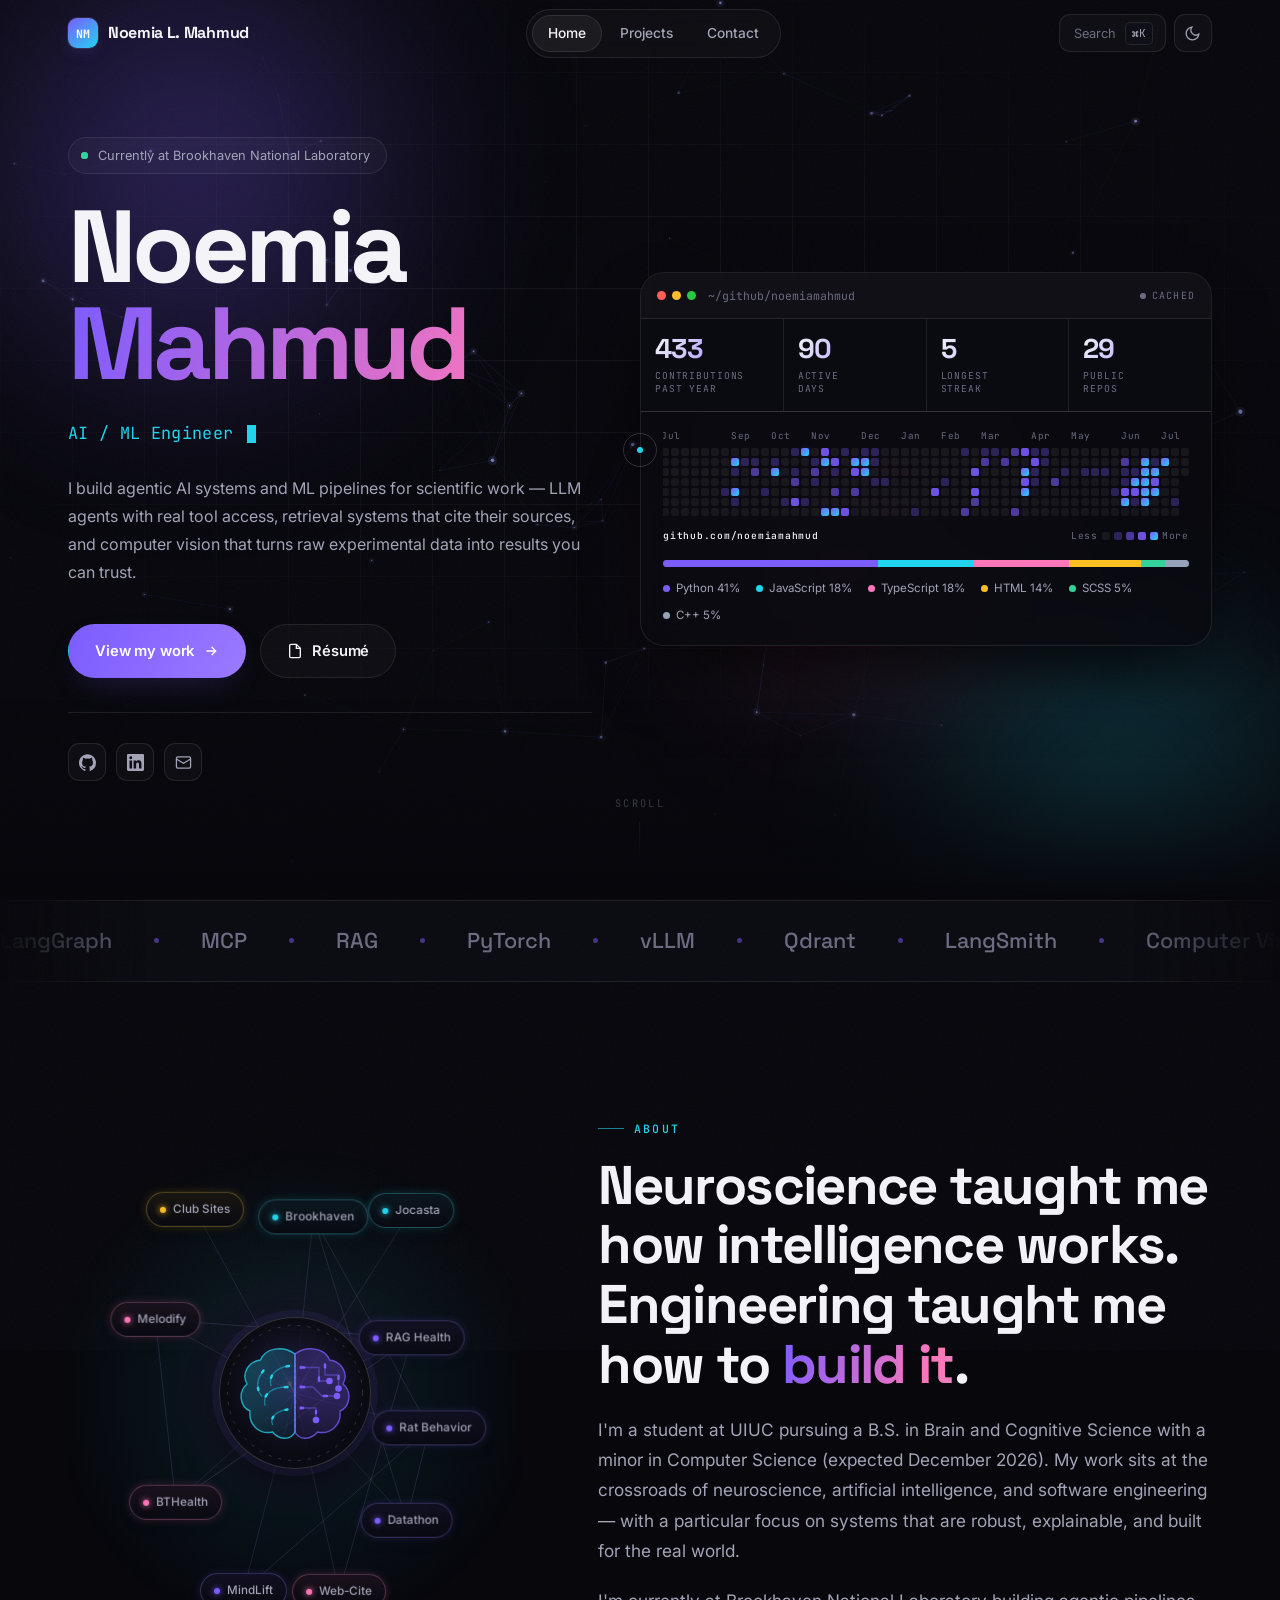
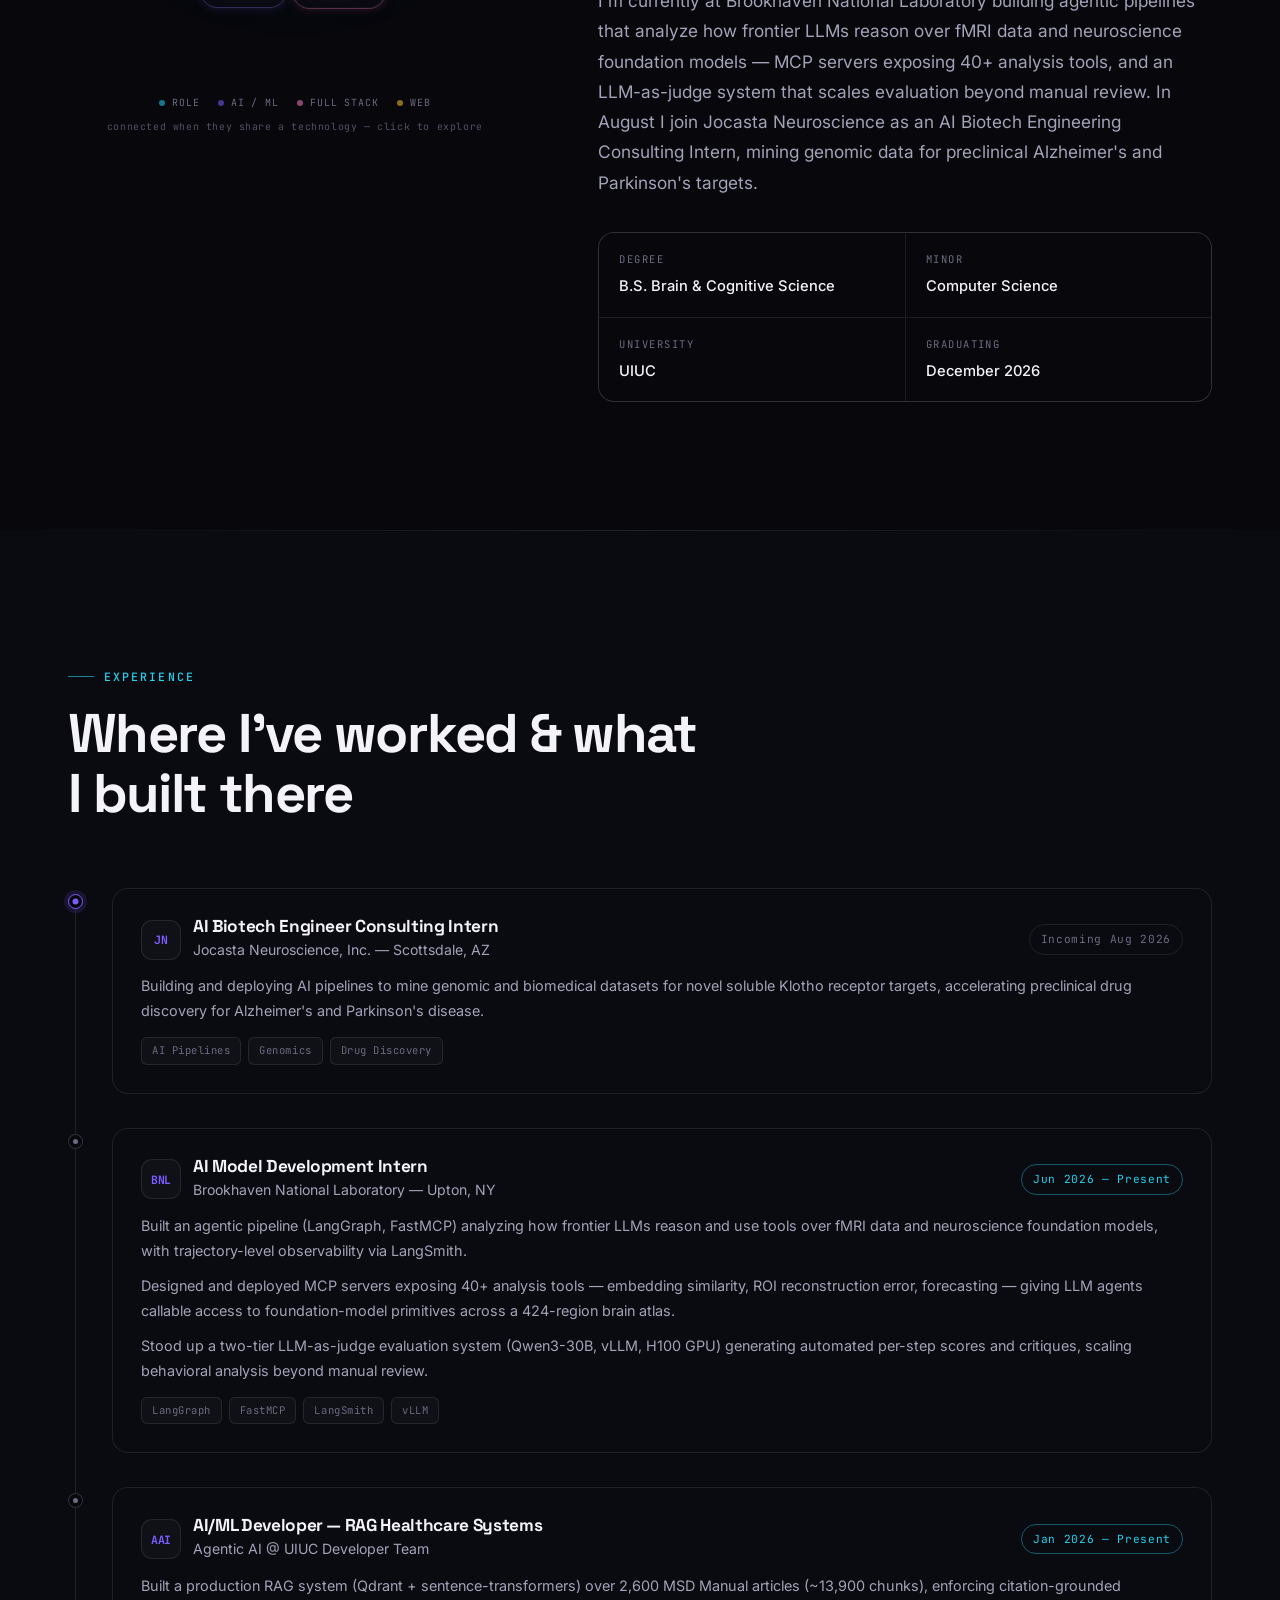
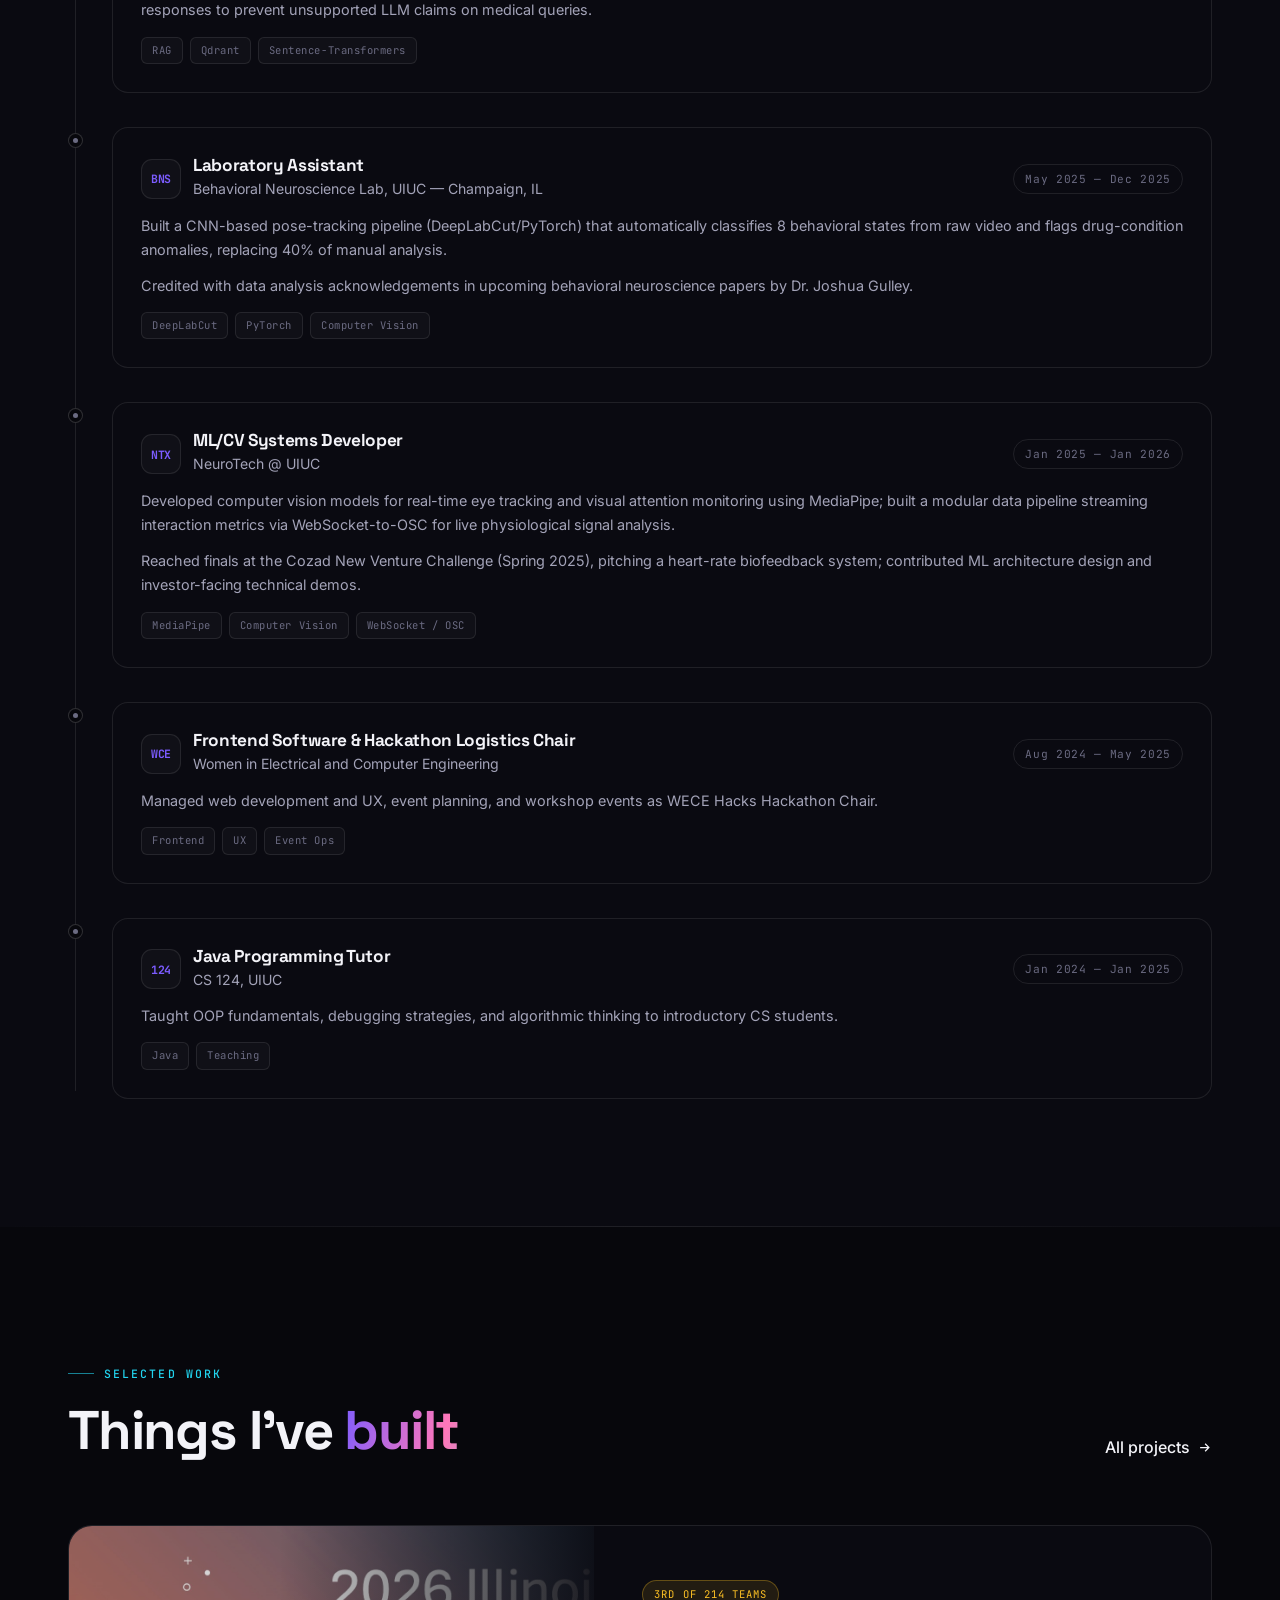
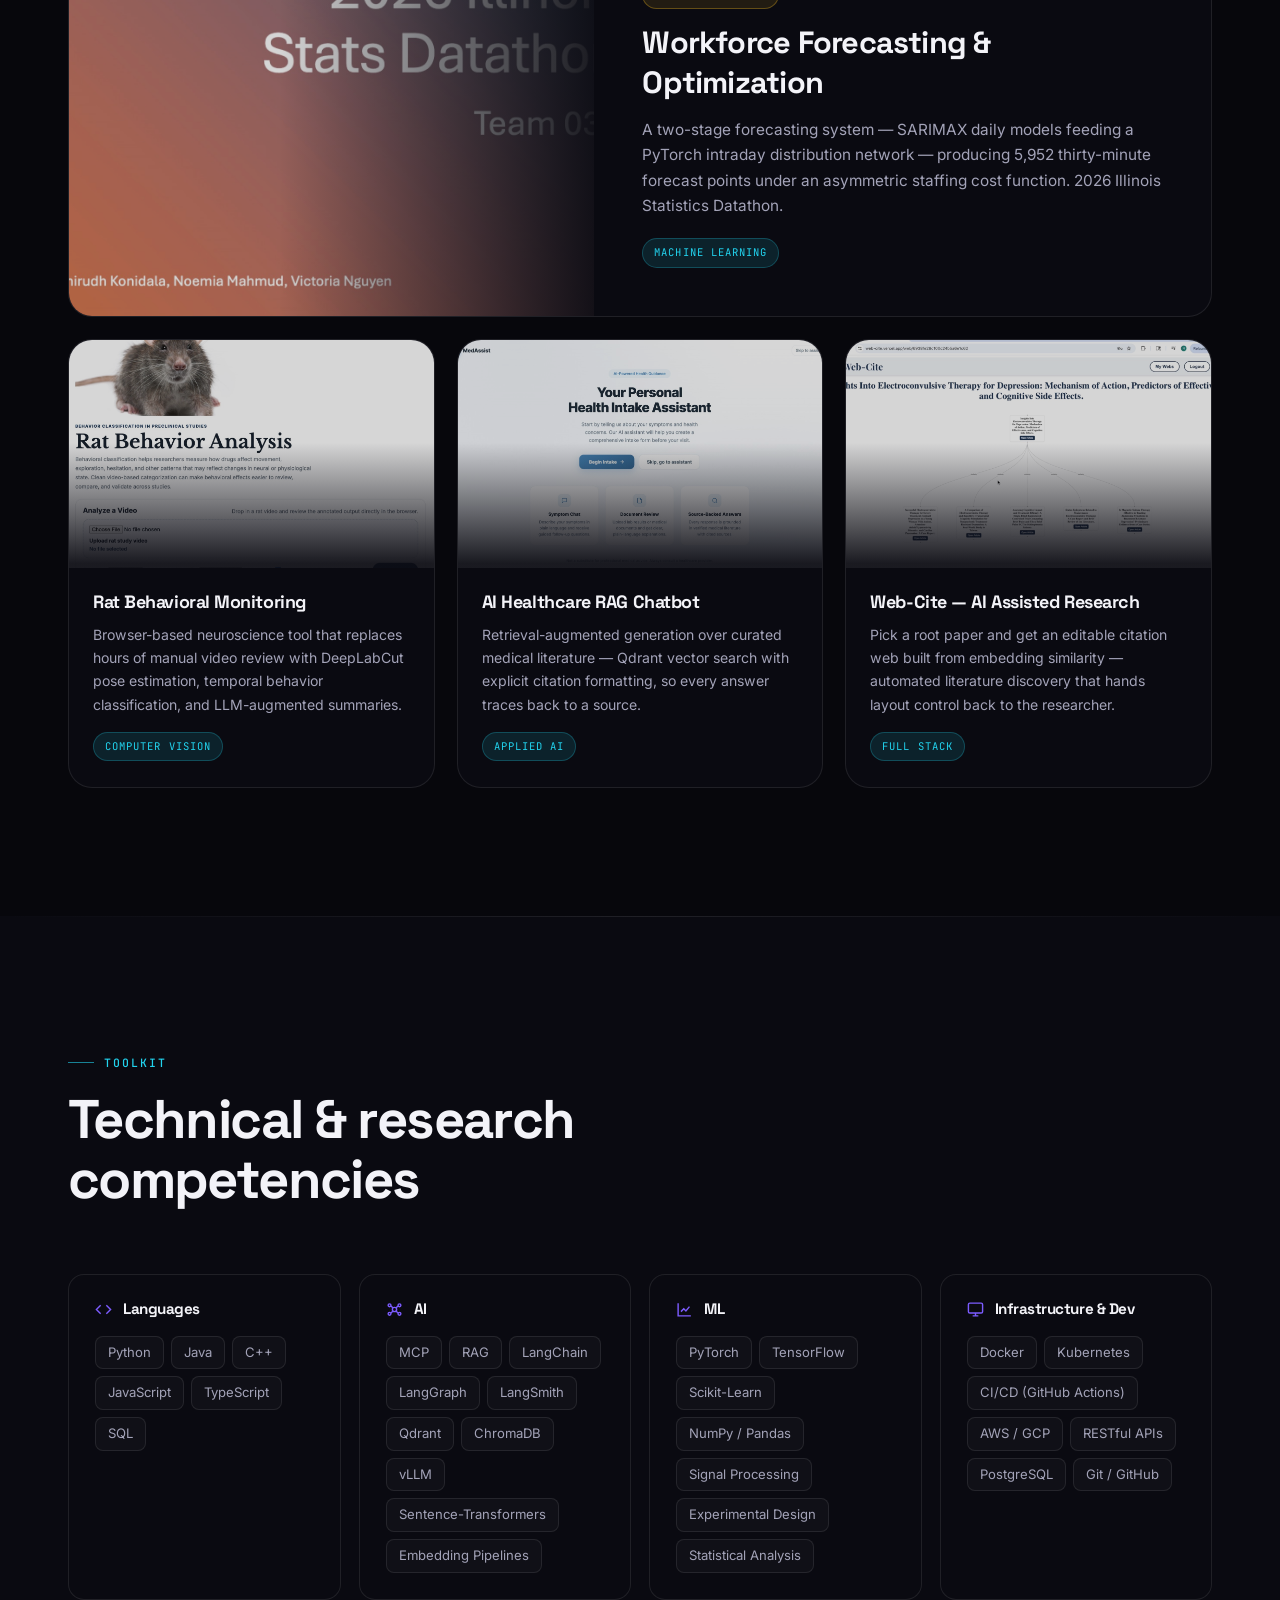
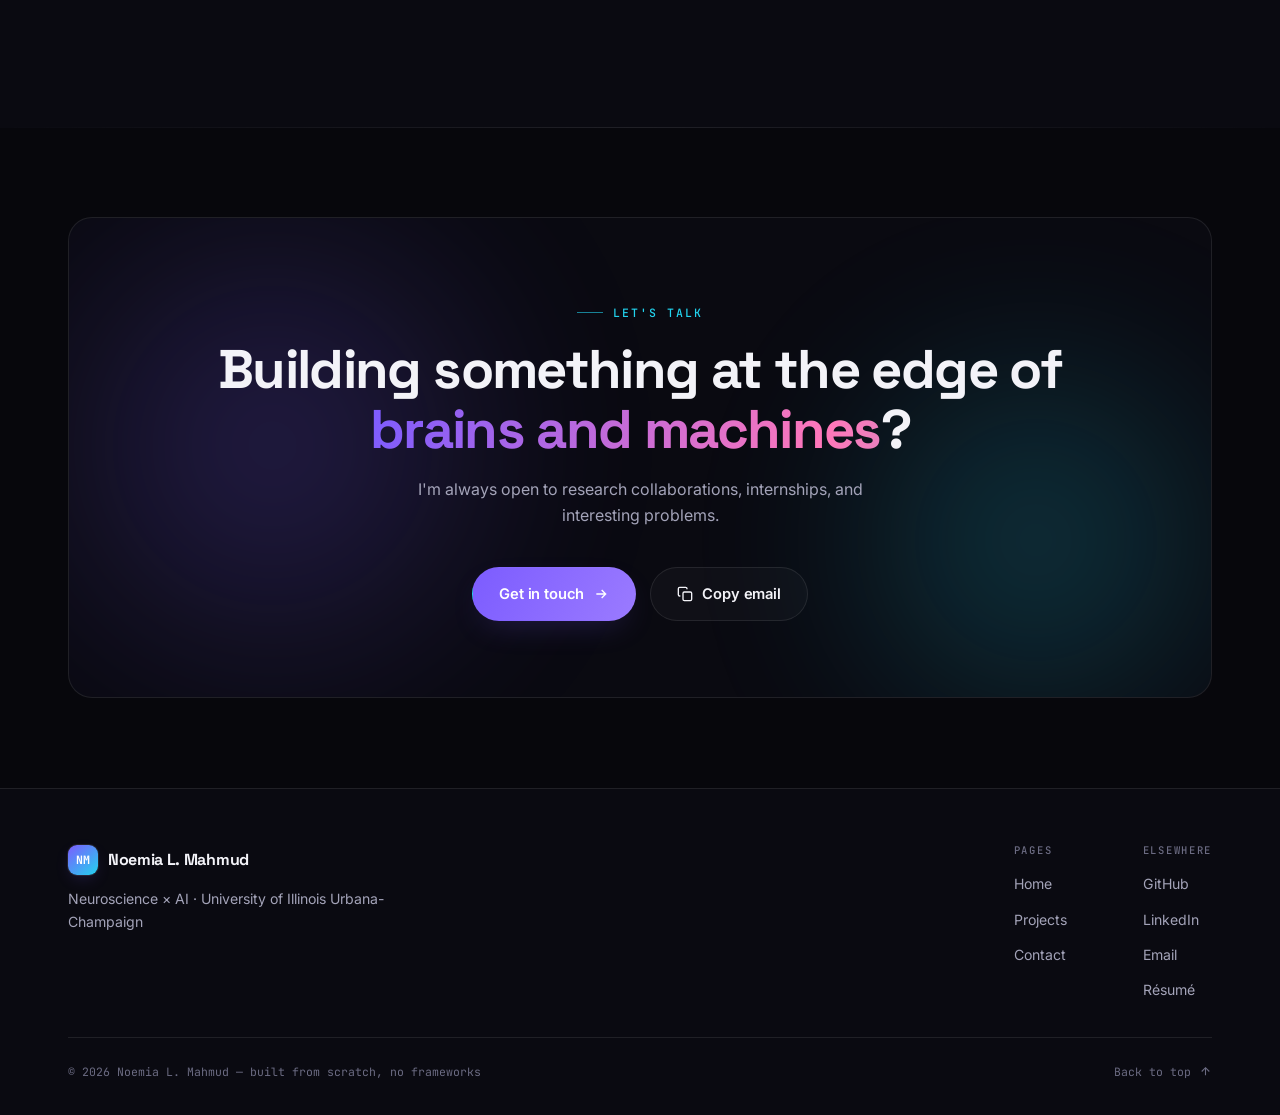
==== commit f06512ea: "Rebuild About visual as a living work constellation Replace the static portrait with an interactive " ====
--- a/index.html
+++ b/index.html
@@ -192,10 +192,88 @@
       <div class="container">
         <div class="about-grid">
           <div data-reveal="left">
-            <div class="portrait">
-              <img src="img/portrait.jpg" alt="Portrait of Noemia L. Mahmud" width="800" height="1000" />
-              <span class="portrait-badge">Urbana–Champaign, IL</span>
-            </div>
+            <!-- Nodes and edges are generated in script.js (module 10c) from the
+                 workGraph data; edges mean two things share a technology. -->
+            <div class="workgraph" id="workgraph" role="group"
+                 aria-label="Interactive map of my projects and roles, linked by shared technology">
+              <canvas class="wg-canvas" aria-hidden="true"></canvas>
+              <!-- Split brain mark: organic gyri on the left, circuit traces on
+                   the right — the two halves of the heading beside it. -->
+              <div class="wg-hub">
+                <svg class="brainmark" viewBox="0 0 100 100" role="img"
+                     aria-label="Illustration of a brain, half organic and half circuit">
+                  <defs>
+                    <linearGradient id="bmOrganic" x1="0" y1="0" x2="1" y2="1">
+                      <stop offset="0%" stop-color="var(--a2)" stop-opacity=".30" />
+                      <stop offset="100%" stop-color="var(--a2)" stop-opacity=".05" />
+                    </linearGradient>
+                    <linearGradient id="bmCircuit" x1="1" y1="0" x2="0" y2="1">
+                      <stop offset="0%" stop-color="var(--a1)" stop-opacity=".34" />
+                      <stop offset="100%" stop-color="var(--a1)" stop-opacity=".05" />
+                    </linearGradient>
+
+                    <!-- Paths are defined once, then drawn twice: a permanent
+                         structure layer and a travelling spark on top.
+                         pathLength=100 normalises the dash so every spark moves
+                         at the same speed regardless of path length. -->
+                    <path id="bmO1" pathLength="100" d="M46 32 C38 33, 32 38, 34 45" />
+                    <path id="bmO2" pathLength="100" d="M45 46 C36 46, 28 50, 30 58" />
+                    <path id="bmO3" pathLength="100" d="M45 61 C38 62, 33 66, 35 71" />
+                    <path id="bmO4" pathLength="100" d="M29 35 C24 41, 24 48, 28 52" />
+                    <path id="bmC1" pathLength="100" d="M54 33 H66 V42 H73" />
+                    <path id="bmC2" pathLength="100" d="M54 46 H62 L68 52 H78" />
+                    <path id="bmC3" pathLength="100" d="M54 60 H64 V68" />
+                    <path id="bmC4" pathLength="100" d="M70 31 V38 H79 V47" />
+                  </defs>
+
+                  <!-- outer orbit -->
+                  <circle class="bm-ring" cx="50" cy="50" r="45" />
+
+                  <!-- hemispheres -->
+                  <path class="bm-shell bm-shell--organic" fill="url(#bmOrganic)"
+                        d="M50 24 C42 18, 30 20, 27 28 C19 29, 14 37, 18 44 C12 49, 13 59, 20 62 C19 71, 26 78, 35 76 C39 81, 47 82, 50 76 Z" />
+                  <path class="bm-shell bm-shell--circuit" fill="url(#bmCircuit)"
+                        d="M50 24 C58 18, 70 20, 73 28 C81 29, 86 37, 82 44 C88 49, 87 59, 80 62 C81 71, 74 78, 65 76 C61 81, 53 82, 50 76 Z" />
+
+                  <!-- permanent structure -->
+                  <g class="bm-struct bm-struct--organic">
+                    <use href="#bmO1" /><use href="#bmO2" /><use href="#bmO3" /><use href="#bmO4" />
+                  </g>
+                  <g class="bm-struct bm-struct--circuit">
+                    <use href="#bmC1" /><use href="#bmC2" /><use href="#bmC3" /><use href="#bmC4" />
+                  </g>
+
+                  <!-- travelling signals -->
+                  <g class="bm-spark bm-spark--organic">
+                    <use href="#bmO1" /><use href="#bmO2" /><use href="#bmO3" /><use href="#bmO4" />
+                  </g>
+                  <g class="bm-spark bm-spark--circuit">
+                    <use href="#bmC1" /><use href="#bmC2" /><use href="#bmC3" /><use href="#bmC4" />
+                  </g>
+
+                  <g class="bm-nodes">
+                    <circle cx="73" cy="42" r="2.2" />
+                    <circle cx="78" cy="52" r="2.2" />
+                    <circle cx="64" cy="68" r="2.2" />
+                    <circle cx="79" cy="47" r="2.2" />
+                  </g>
+                  <g class="bm-vias">
+                    <circle cx="54" cy="33" r="1.3" />
+                    <circle cx="54" cy="46" r="1.3" />
+                    <circle cx="54" cy="60" r="1.3" />
+                  </g>
+
+                  <line class="bm-seam" x1="50" y1="23" x2="50" y2="79" />
+                </svg>
+              </div>
+            </div>
+            <div class="wg-key" aria-hidden="true">
+              <span><i data-group="role" style="background:#22d3ee"></i>Role</span>
+              <span><i data-group="ai" style="background:#7c5cff"></i>AI / ML</span>
+              <span><i data-group="fullstack" style="background:#ff77b9"></i>Full stack</span>
+              <span><i data-group="web" style="background:#fbbf24"></i>Web</span>
+            </div>
+            <p class="wg-hint">connected when they share a technology — click to explore</p>
           </div>
 
           <div data-stagger>
--- a/styles.css
+++ b/styles.css
@@ -1044,47 +1044,6 @@
   align-items: start;
 }
 
-.portrait {
-  position: relative;
-  border-radius: var(--r-lg);
-  overflow: hidden;
-  border: 1px solid var(--line);
-  background: var(--bg-2);
-  aspect-ratio: 4 / 5;
-  isolation: isolate;
-}
-.portrait img {
-  width: 100%; height: 100%;
-  object-fit: cover;
-  filter: saturate(0.9) contrast(1.03);
-  transition: transform 0.9s var(--e-out), filter 0.6s;
-}
-.portrait:hover img { transform: scale(1.05); filter: saturate(1.05) contrast(1.06); }
-.portrait::after {
-  content: "";
-  position: absolute;
-  inset: 0;
-  background: linear-gradient(160deg, transparent 40%, color-mix(in srgb, var(--a1) 26%, transparent));
-  mix-blend-mode: overlay;
-  pointer-events: none;
-}
-.portrait-badge {
-  position: absolute;
-  left: 14px; bottom: 14px;
-  z-index: 2;
-  display: flex;
-  align-items: center;
-  gap: 9px;
-  padding: 9px 15px;
-  border-radius: 999px;
-  background: rgba(8, 8, 14, 0.62);
-  backdrop-filter: blur(14px);
-  border: 1px solid rgba(255, 255, 255, 0.14);
-  color: #fff;
-  font-family: var(--f-mono);
-  font-size: 0.7rem;
-  letter-spacing: 0.06em;
-}
 
 .about-facts {
   display: grid;
@@ -1109,6 +1068,221 @@
   margin-bottom: 6px;
 }
 .about-facts dd { font-size: 0.92rem; font-weight: 500; }
+
+/* ===== 10b. WORK CONSTELLATION =====
+   Nodes are real projects and roles; edges mean shared technology.
+   Positions are written to transforms by JS each frame; the canvas draws
+   only the edges underneath. */
+.workgraph {
+  position: relative;
+  width: 100%;
+  max-width: 470px;
+  aspect-ratio: 4 / 5;
+  margin-inline: auto;
+  user-select: none;
+  /* somewhere for the glow to live */
+  background:
+    radial-gradient(circle at 50% 50%,
+      color-mix(in srgb, var(--a1) 13%, transparent) 0%,
+      color-mix(in srgb, var(--a2) 6%, transparent) 34%,
+      transparent 68%);
+}
+.wg-canvas {
+  position: absolute;
+  inset: 0;
+  width: 100%;
+  height: 100%;
+  z-index: 1;
+}
+
+.wg-hub {
+  position: absolute;
+  left: 50%; top: 50%;
+  transform: translate(-50%, -50%);
+  z-index: 2;
+  display: grid;
+  place-items: center;
+  width: 152px; height: 152px;
+  border-radius: 50%;
+  border: 1px solid var(--line-2);
+  background:
+    radial-gradient(circle at 50% 45%,
+      color-mix(in srgb, var(--a1) 16%, transparent) 0%,
+      color-mix(in srgb, var(--bg-1) 92%, transparent) 62%,
+      var(--bg-1) 100%);
+  box-shadow:
+    0 0 0 calc(7px + var(--flash, 0) * 6px) color-mix(in srgb, var(--a1) calc(8% + var(--flash, 0) * 14%), transparent),
+    0 22px 50px -18px rgba(0, 0, 0, 0.75);
+  transition: box-shadow 0.25s linear;
+  will-change: box-shadow;
+}
+
+/* ---- split brain mark ---- */
+.brainmark { width: 100%; height: 100%; overflow: visible; }
+.brainmark path,
+.brainmark line,
+.brainmark circle { vector-effect: non-scaling-stroke; }
+
+.bm-ring {
+  fill: none;
+  stroke: var(--line-2);
+  stroke-width: 1;
+  stroke-dasharray: 3 7;
+  transform-origin: 50% 50%;
+  animation: bmSpin 26s linear infinite;
+}
+.bm-shell { stroke-width: 1.4; }
+.bm-shell--organic { stroke: color-mix(in srgb, var(--a2) 75%, transparent); }
+.bm-shell--circuit { stroke: color-mix(in srgb, var(--a1) 75%, transparent); }
+
+/* Permanent structure — always readable as a brain, never mid-draw. */
+.bm-struct use {
+  fill: none;
+  stroke-width: 1.4;
+  stroke-linecap: round;
+  stroke-linejoin: round;
+  opacity: 0.45;
+}
+.bm-struct--organic use { stroke: var(--a2); }
+.bm-struct--circuit use { stroke: var(--a1); }
+
+/* Signal travelling along that structure. */
+.bm-spark use {
+  fill: none;
+  stroke-width: 2.4;
+  stroke-linecap: round;
+  stroke-linejoin: round;
+  stroke-dasharray: 12 88;      /* pathLength is normalised to 100 */
+  stroke-dashoffset: 100;
+  animation: bmSpark 2.8s linear infinite;
+}
+.bm-spark--organic use { stroke: var(--a2); }
+.bm-spark--circuit use { stroke: var(--a1); }
+.bm-spark use:nth-child(2) { animation-delay: 0.7s; }
+.bm-spark use:nth-child(3) { animation-delay: 1.4s; }
+.bm-spark use:nth-child(4) { animation-delay: 2.1s; }
+.bm-spark--circuit use { animation-duration: 2.4s; }
+
+.bm-nodes circle {
+  fill: var(--a1);
+  transform-origin: center;
+  transform-box: fill-box;
+  animation: bmPulse 2.6s var(--e-io) infinite;
+}
+.bm-nodes circle:nth-child(2) { animation-delay: 0.65s; }
+.bm-nodes circle:nth-child(3) { animation-delay: 1.3s; }
+.bm-nodes circle:nth-child(4) { animation-delay: 1.95s; }
+.bm-vias circle { fill: var(--a1); opacity: 0.5; }
+
+.bm-seam {
+  stroke: var(--line-2);
+  stroke-width: 1;
+  stroke-dasharray: 2 4;
+}
+
+@keyframes bmSpin { to { transform: rotate(360deg); } }
+@keyframes bmSpark { to { stroke-dashoffset: 0; } }
+@keyframes bmPulse {
+  0%, 100% { opacity: 0.35; transform: scale(1); }
+  50%      { opacity: 1;    transform: scale(1.5); }
+}
+
+@media (prefers-reduced-motion: reduce) {
+  .bm-ring, .bm-nodes circle { animation: none; }
+  .bm-spark { display: none; }
+  .bm-struct use { opacity: 0.85; }
+}
+
+.wg-node {
+  position: absolute;
+  left: 0; top: 0;
+  z-index: 3;
+  display: inline-flex;
+  align-items: center;
+  gap: 7px;
+  padding: 7px 13px;
+  border-radius: 999px;
+  border: 1px solid color-mix(in srgb, var(--n) calc(22% + var(--flash, 0) * 55%), var(--line));
+  background:
+    linear-gradient(180deg,
+      color-mix(in srgb, var(--n) calc(7% + var(--flash, 0) * 12%), transparent),
+      transparent),
+    color-mix(in srgb, var(--bg-1) 84%, transparent);
+  backdrop-filter: blur(10px);
+  -webkit-backdrop-filter: blur(10px);
+  box-shadow:
+    0 0 calc(10px + var(--flash, 0) * 26px) calc(var(--flash, 0) * -2px)
+      color-mix(in srgb, var(--n) calc(18% + var(--flash, 0) * 52%), transparent),
+    0 6px 18px -10px rgba(0, 0, 0, 0.7);
+  font-size: 0.73rem;
+  font-weight: 500;
+  color: var(--tx-2);
+  white-space: nowrap;
+  cursor: pointer;
+  will-change: transform, opacity;
+  transition: color 0.25s, opacity 0.35s;
+}
+.wg-node i {
+  width: 6px; height: 6px;
+  border-radius: 50%;
+  background: var(--n, var(--a1));
+  flex-shrink: 0;
+  box-shadow: 0 0 calc(6px + var(--flash, 0) * 12px) var(--n, var(--a1));
+  transform: scale(calc(1 + var(--flash, 0) * 0.45));
+}
+.wg-node:hover,
+.wg-node:focus-visible,
+.wg-node.is-lit {
+  color: var(--tx);
+  border-color: var(--n, var(--a1));
+  box-shadow:
+    0 0 26px -4px color-mix(in srgb, var(--n, var(--a1)) 55%, transparent),
+    0 0 0 4px color-mix(in srgb, var(--n, var(--a1)) 12%, transparent);
+}
+.wg-node.is-dim { opacity: 0.26 !important; }
+
+/* Legend under the graph */
+.wg-key {
+  display: flex;
+  flex-wrap: wrap;
+  justify-content: center;
+  gap: 8px 18px;
+  margin-top: 18px;
+}
+.wg-key span {
+  display: inline-flex;
+  align-items: center;
+  gap: 7px;
+  font-family: var(--f-mono);
+  font-size: 0.62rem;
+  letter-spacing: 0.09em;
+  text-transform: uppercase;
+  color: var(--tx-3);
+}
+.wg-key i {
+  width: 6px; height: 6px;
+  border-radius: 50%;
+  opacity: 0.55;
+  will-change: transform, opacity;
+}
+.wg-hint {
+  margin-top: 8px;
+  text-align: center;
+  font-family: var(--f-mono);
+  font-size: 0.62rem;
+  letter-spacing: 0.06em;
+  color: var(--tx-3);
+  opacity: 0.75;
+}
+
+@media (max-width: 1024px) {
+  .workgraph { max-width: 420px; }
+}
+@media (max-width: 480px) {
+  .workgraph { max-width: 340px; }
+  .wg-hub { width: 112px; height: 112px; }
+  .wg-node { font-size: 0.66rem; padding: 5px 9px; gap: 5px; }
+}
 
 /* ===== 11. TIMELINE ===== */
 .timeline { position: relative; }
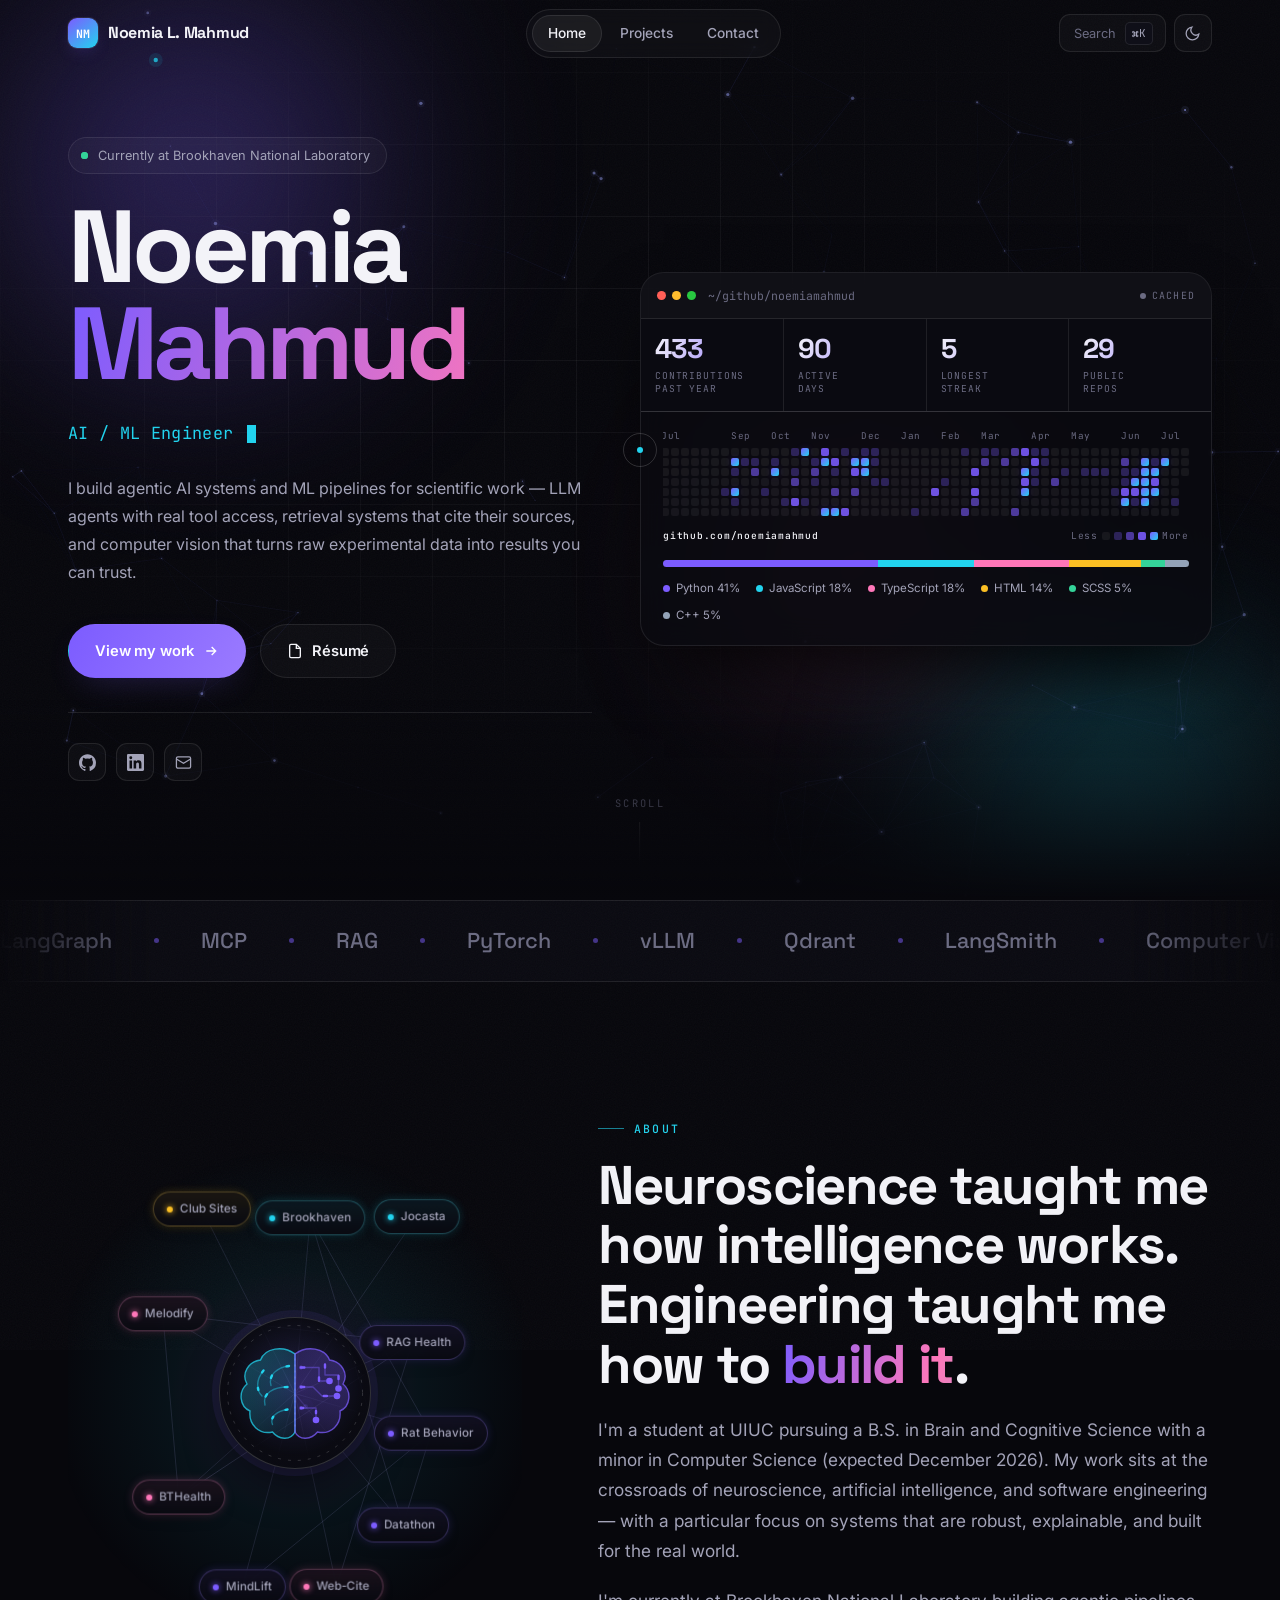
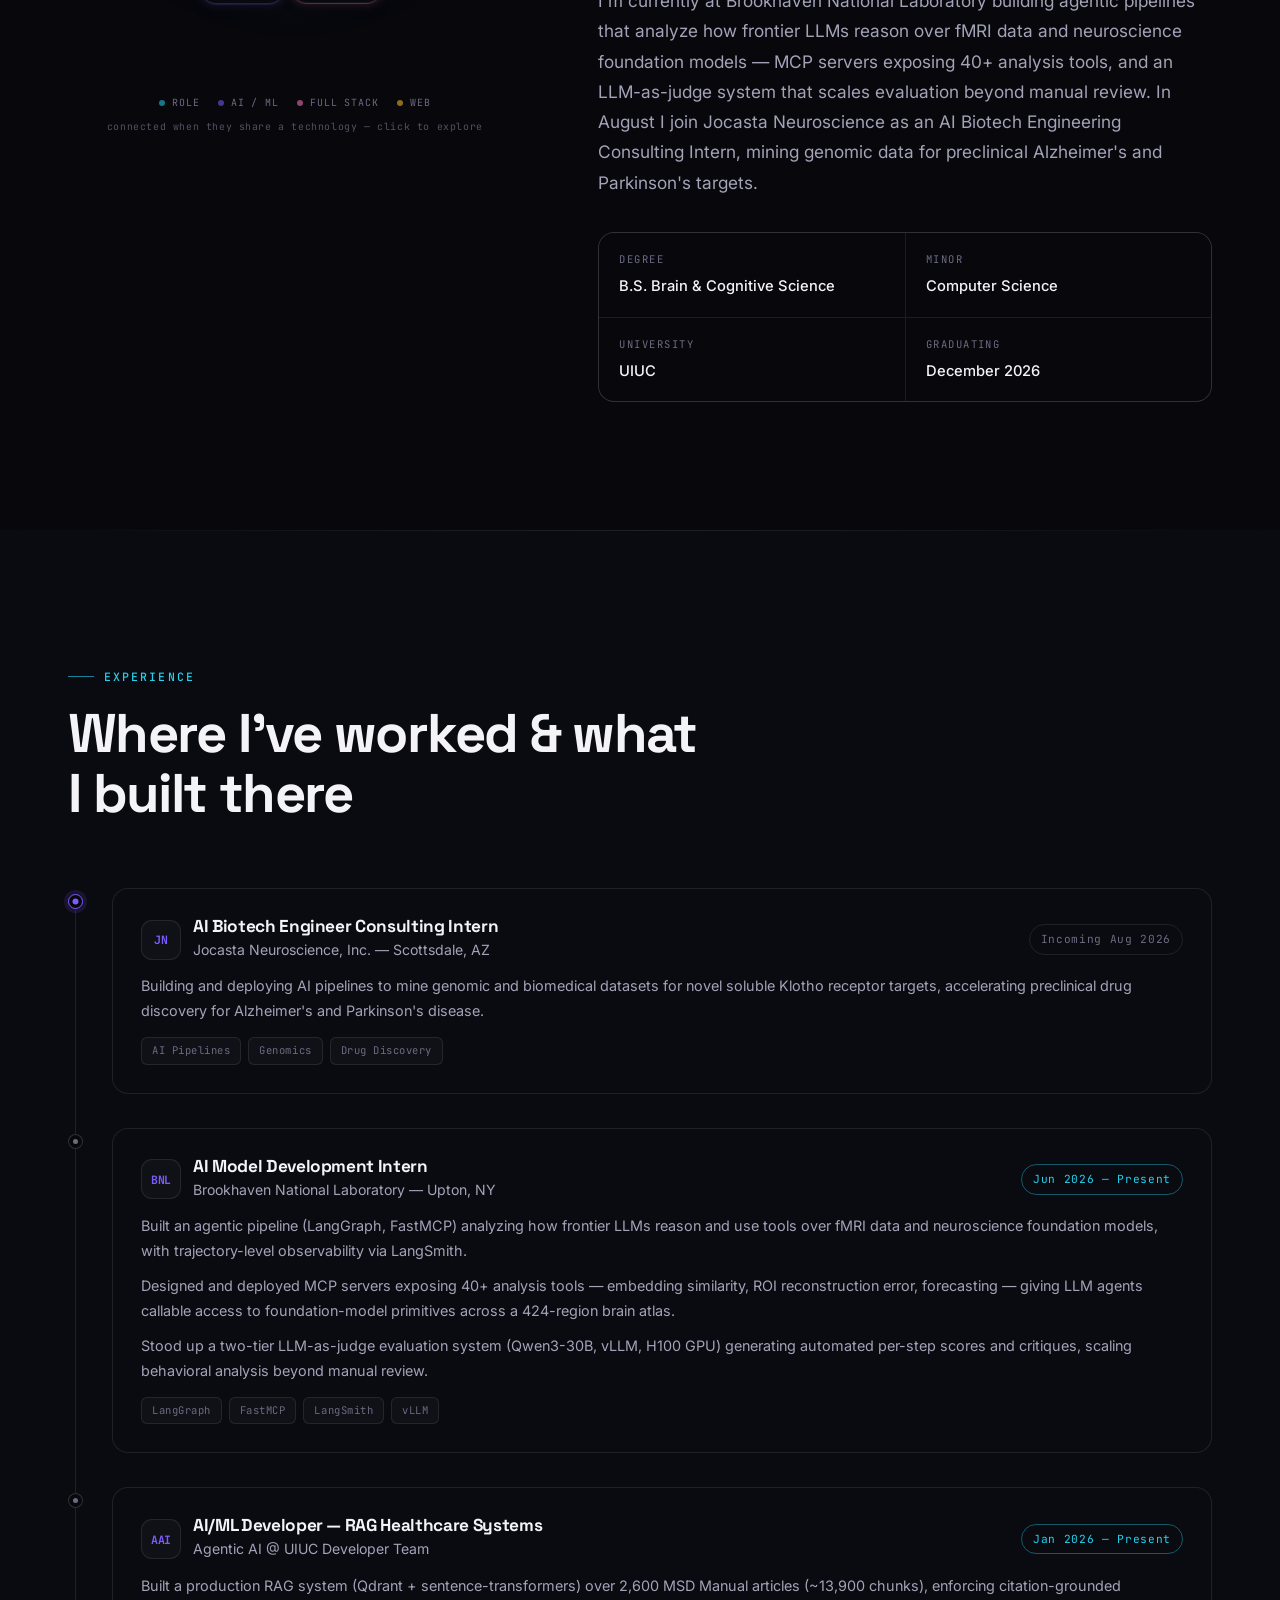
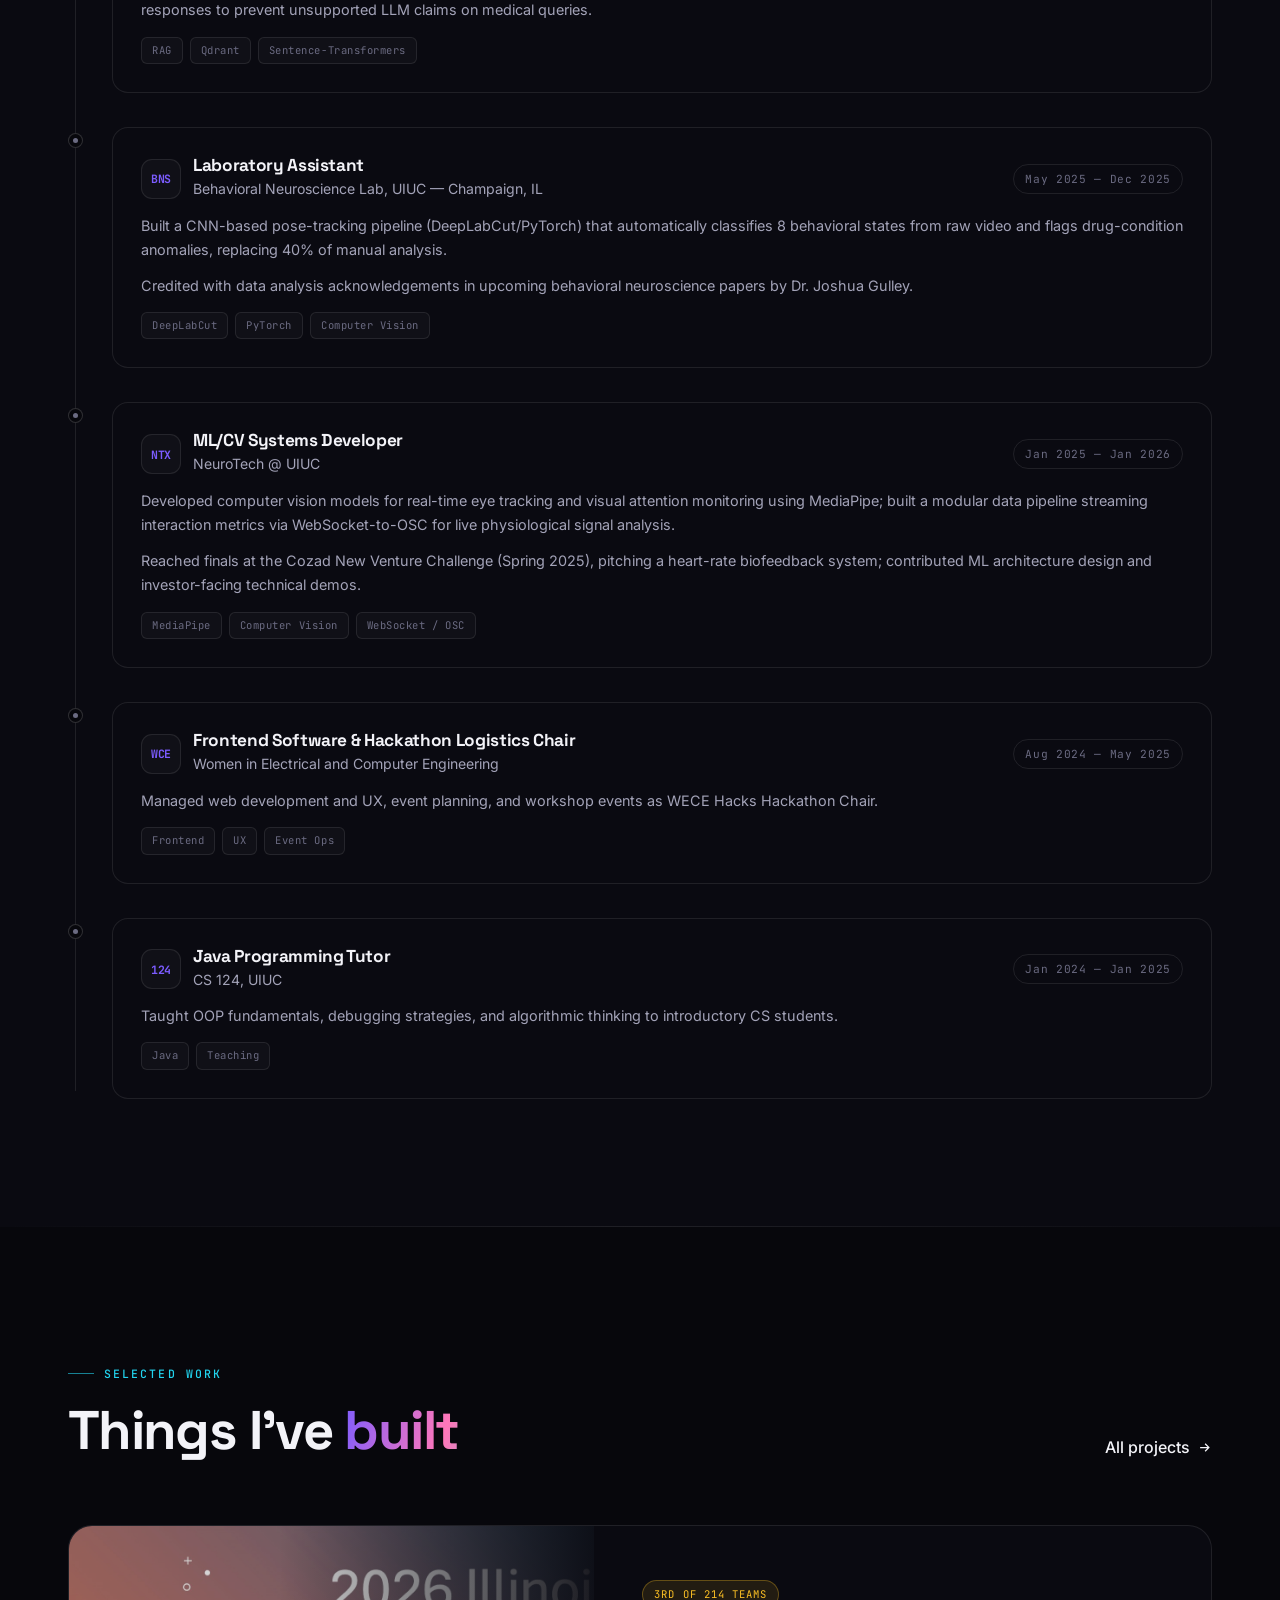
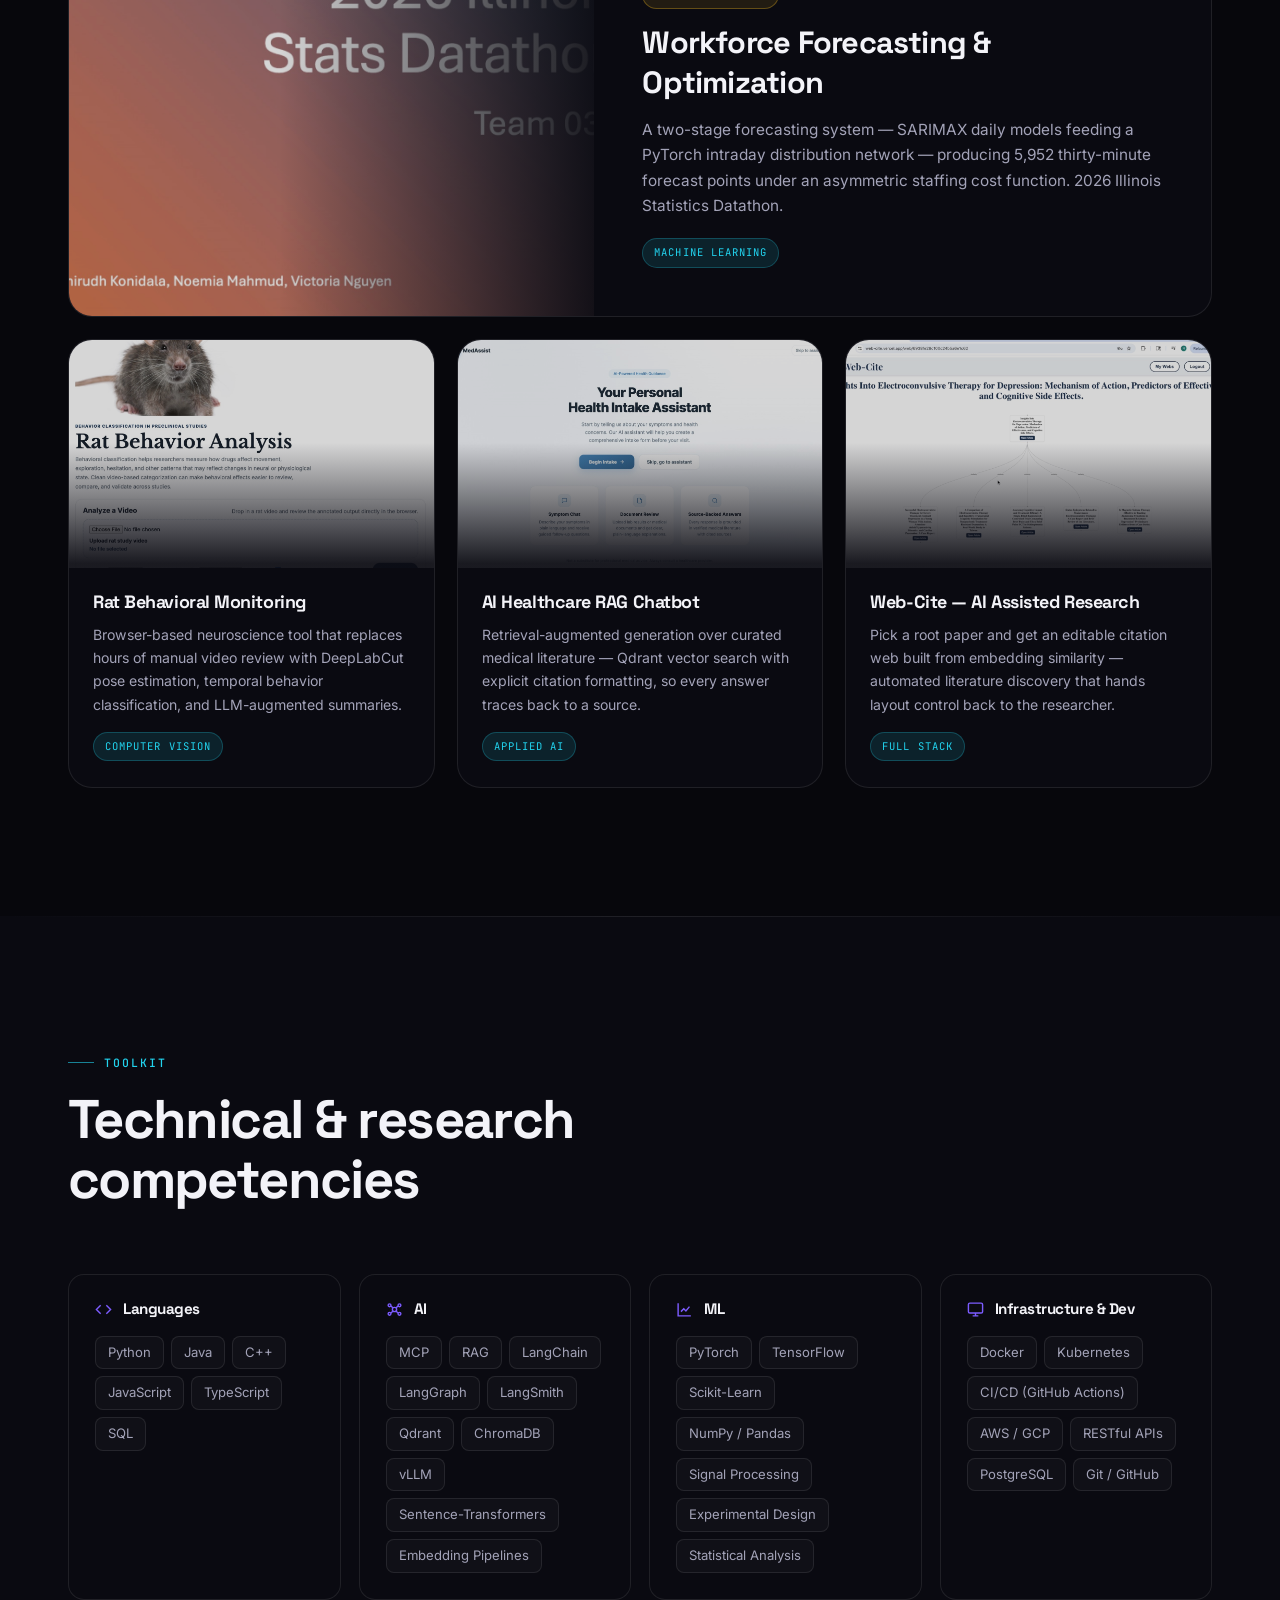
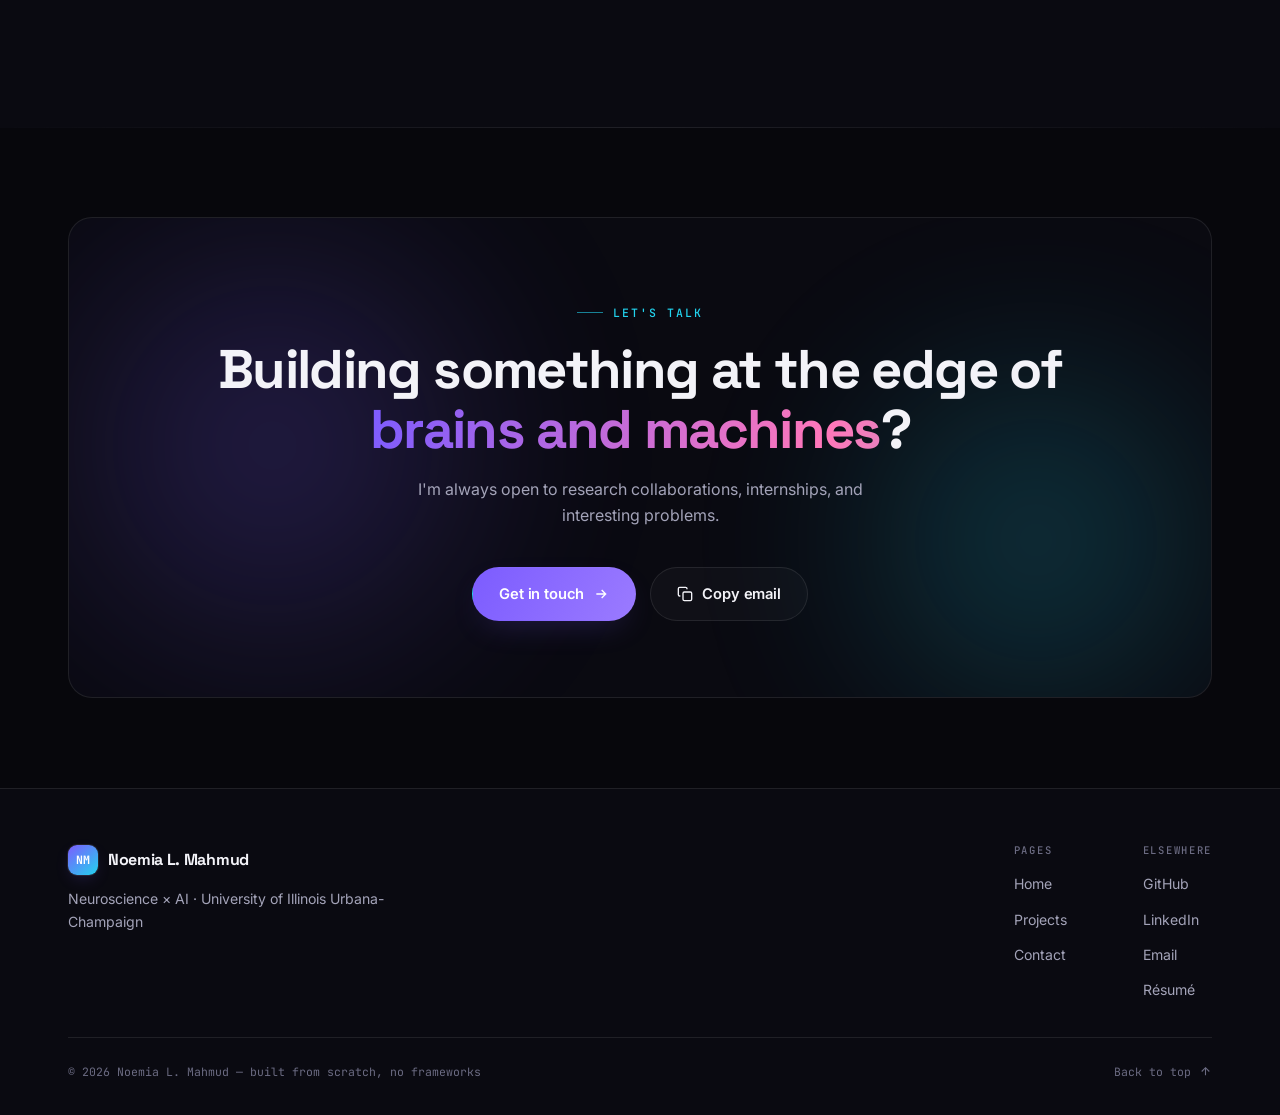
==== commit fe542114: "Update resume link to the latest PDF Swaps all 6 references: hero button, contact card, the footer o" ====
--- a/index.html
+++ b/index.html
@@ -102,7 +102,7 @@
               View my work
               <svg class="arrow" viewBox="0 0 24 24" fill="none" stroke="currentColor" stroke-width="2"><path d="M5 12h14M13 6l6 6-6 6"/></svg>
             </a>
-            <a href="https://drive.google.com/file/d/1a5KK6eg_4d5hkI7UKKVegxdsf7iyWWrS/view?usp=sharing" target="_blank" rel="noopener noreferrer" class="btn btn--ghost" data-magnetic>
+            <a href="https://drive.google.com/file/d/1-hcP-M_0-Olb3beNFadOHWqhC8aBBnCv/view?usp=sharing" target="_blank" rel="noopener noreferrer" class="btn btn--ghost" data-magnetic>
               <svg viewBox="0 0 24 24" fill="none" stroke="currentColor" stroke-width="2"><path d="M14 2H6a2 2 0 0 0-2 2v16a2 2 0 0 0 2 2h12a2 2 0 0 0 2-2V8z"/><path d="M14 2v6h6"/></svg>
               Résumé
             </a>
@@ -609,7 +609,7 @@
               <li><a href="https://github.com/noemiamahmud" target="_blank" rel="noopener noreferrer">GitHub</a></li>
               <li><a href="https://www.linkedin.com/in/noemia-mahmud-71b5b82b6/" target="_blank" rel="noopener noreferrer">LinkedIn</a></li>
               <li><a href="mailto:noemiamahmud@gmail.com">Email</a></li>
-              <li><a href="https://drive.google.com/file/d/1a5KK6eg_4d5hkI7UKKVegxdsf7iyWWrS/view?usp=sharing" target="_blank" rel="noopener noreferrer">Résumé</a></li>
+              <li><a href="https://drive.google.com/file/d/1-hcP-M_0-Olb3beNFadOHWqhC8aBBnCv/view?usp=sharing" target="_blank" rel="noopener noreferrer">Résumé</a></li>
             </ul>
           </div>
         </div>
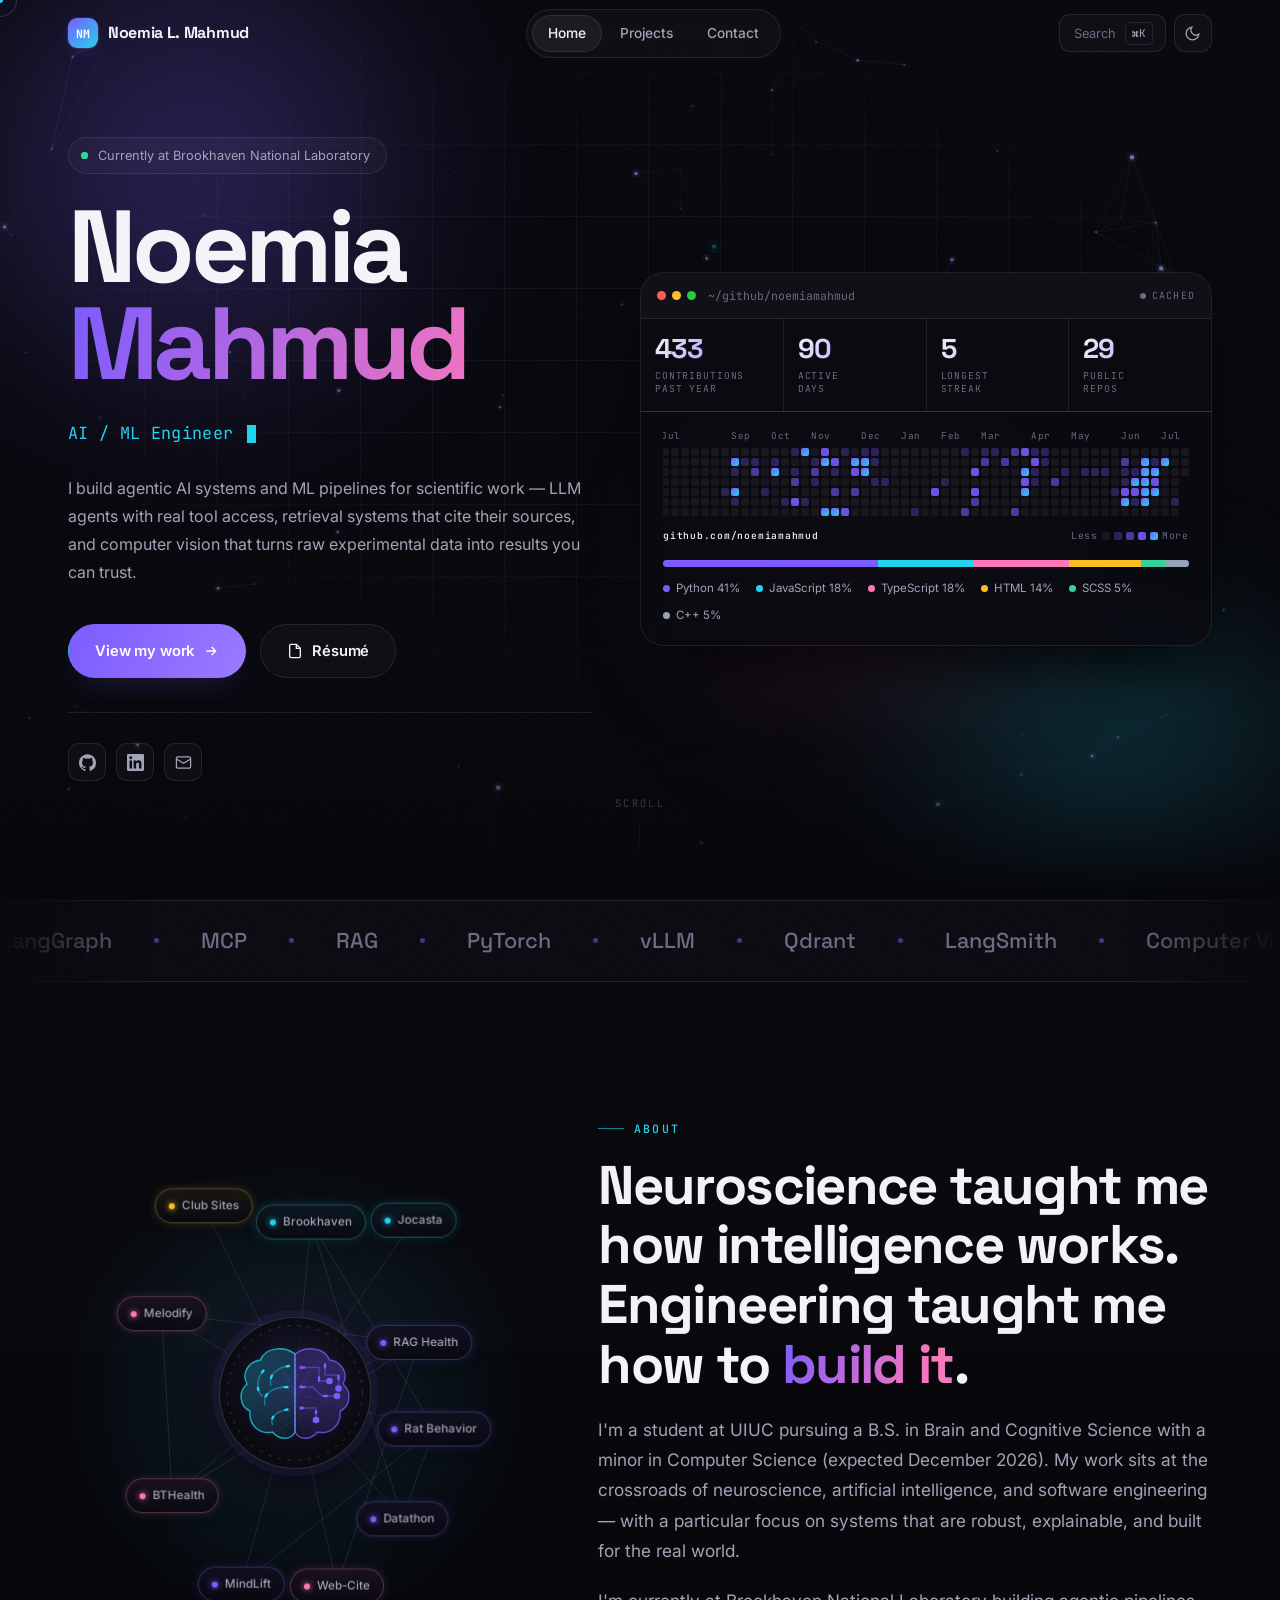
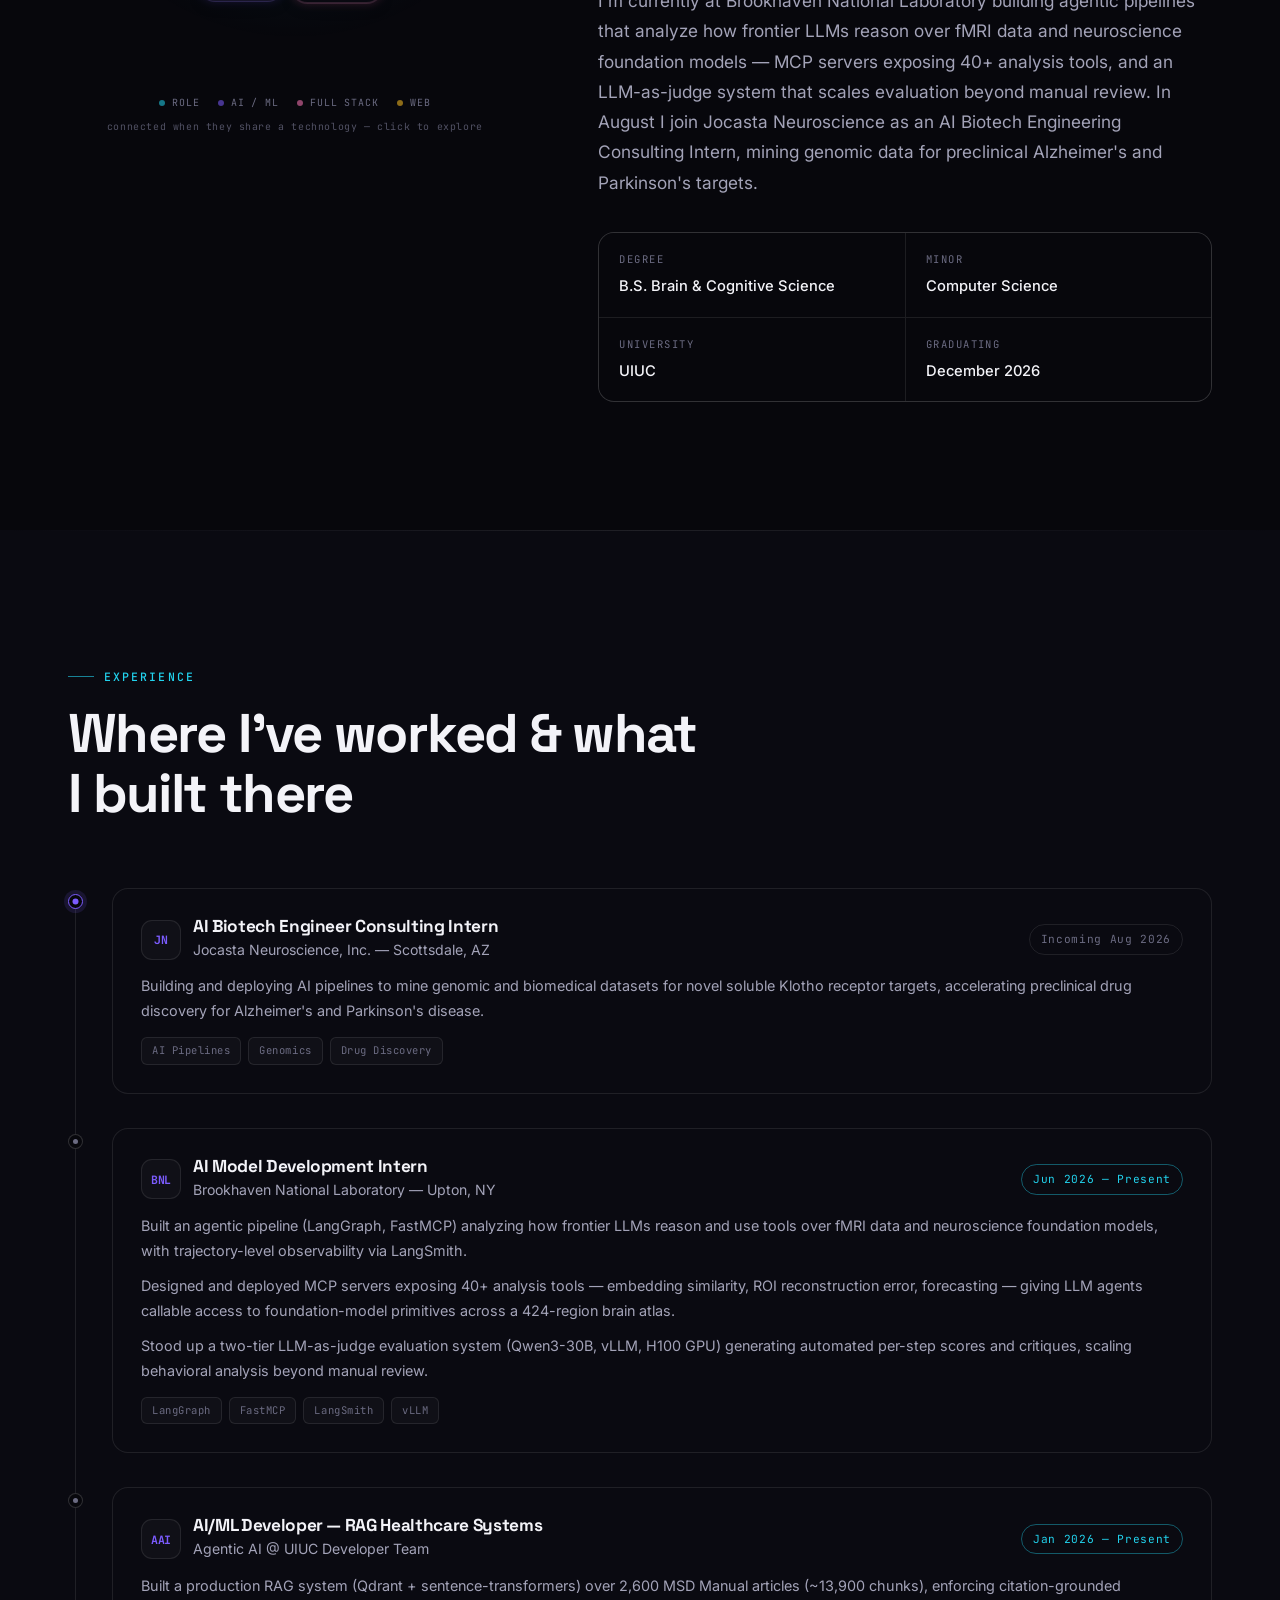
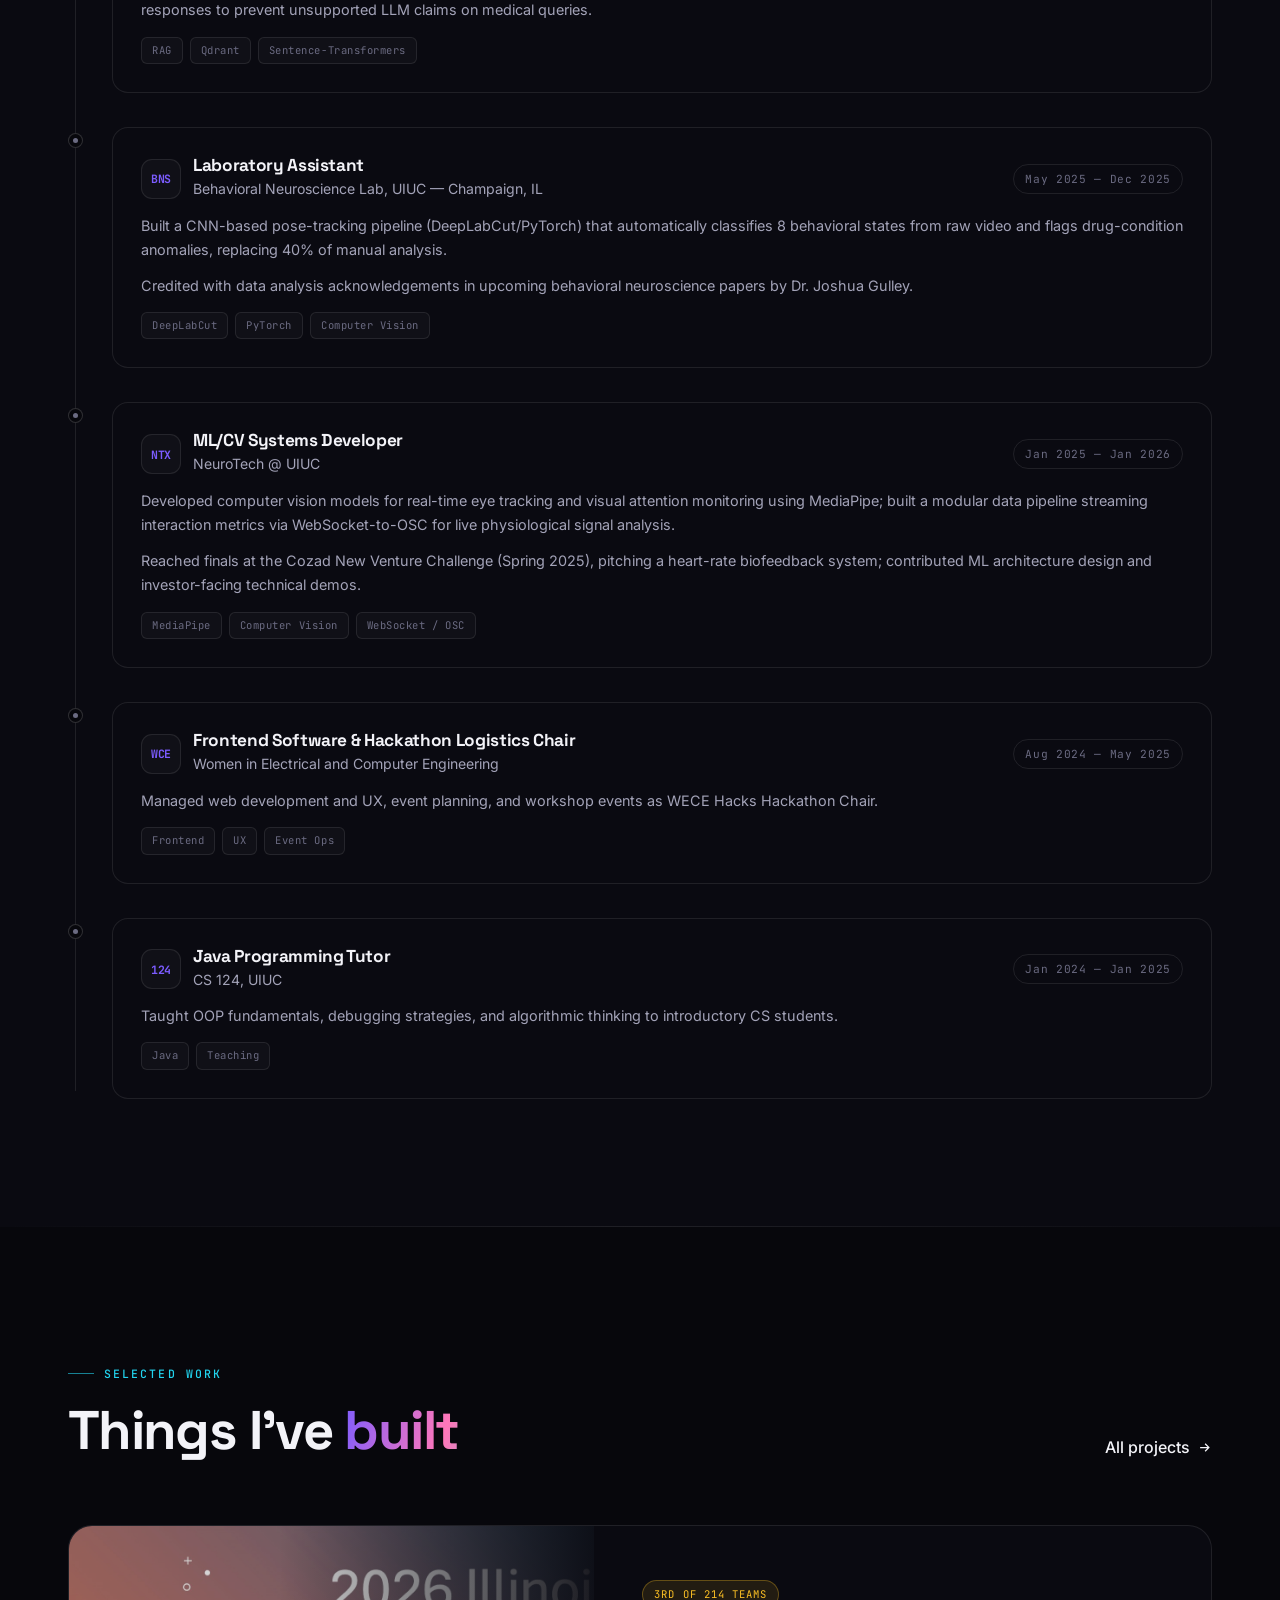
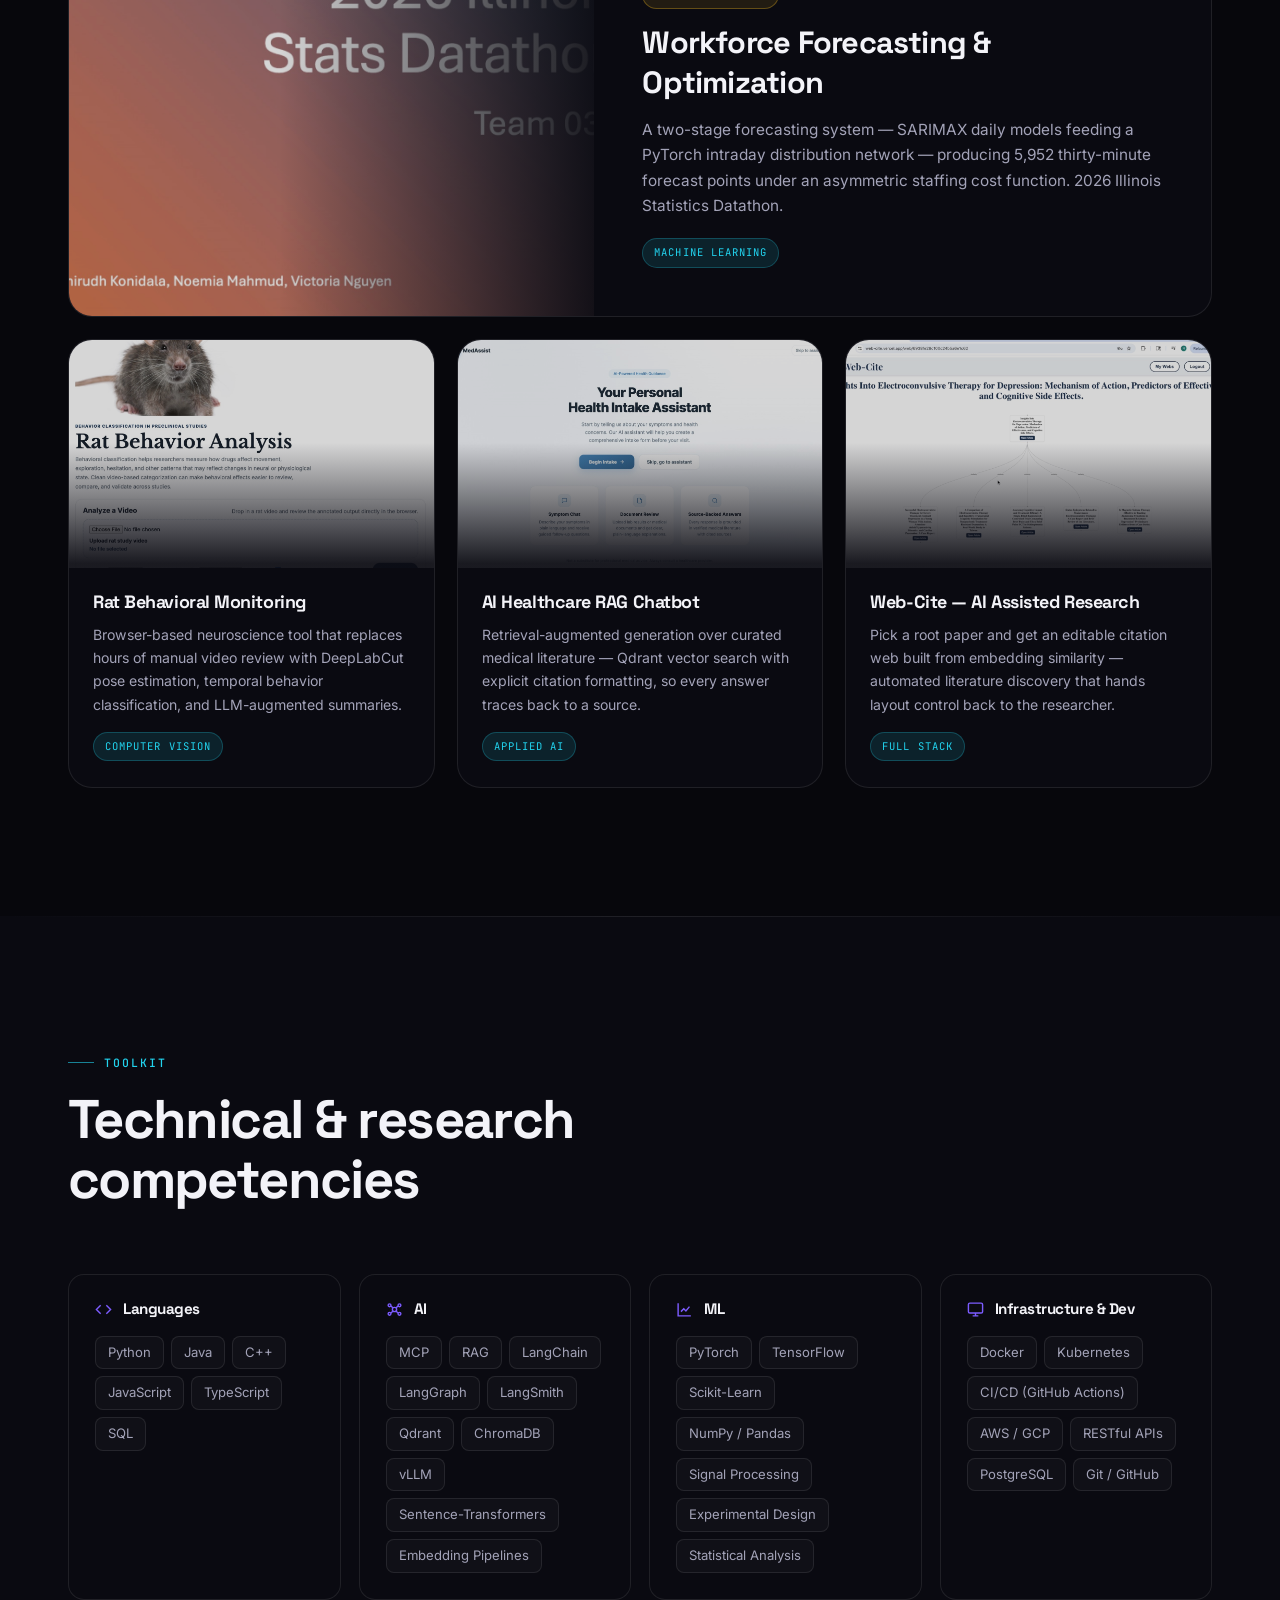
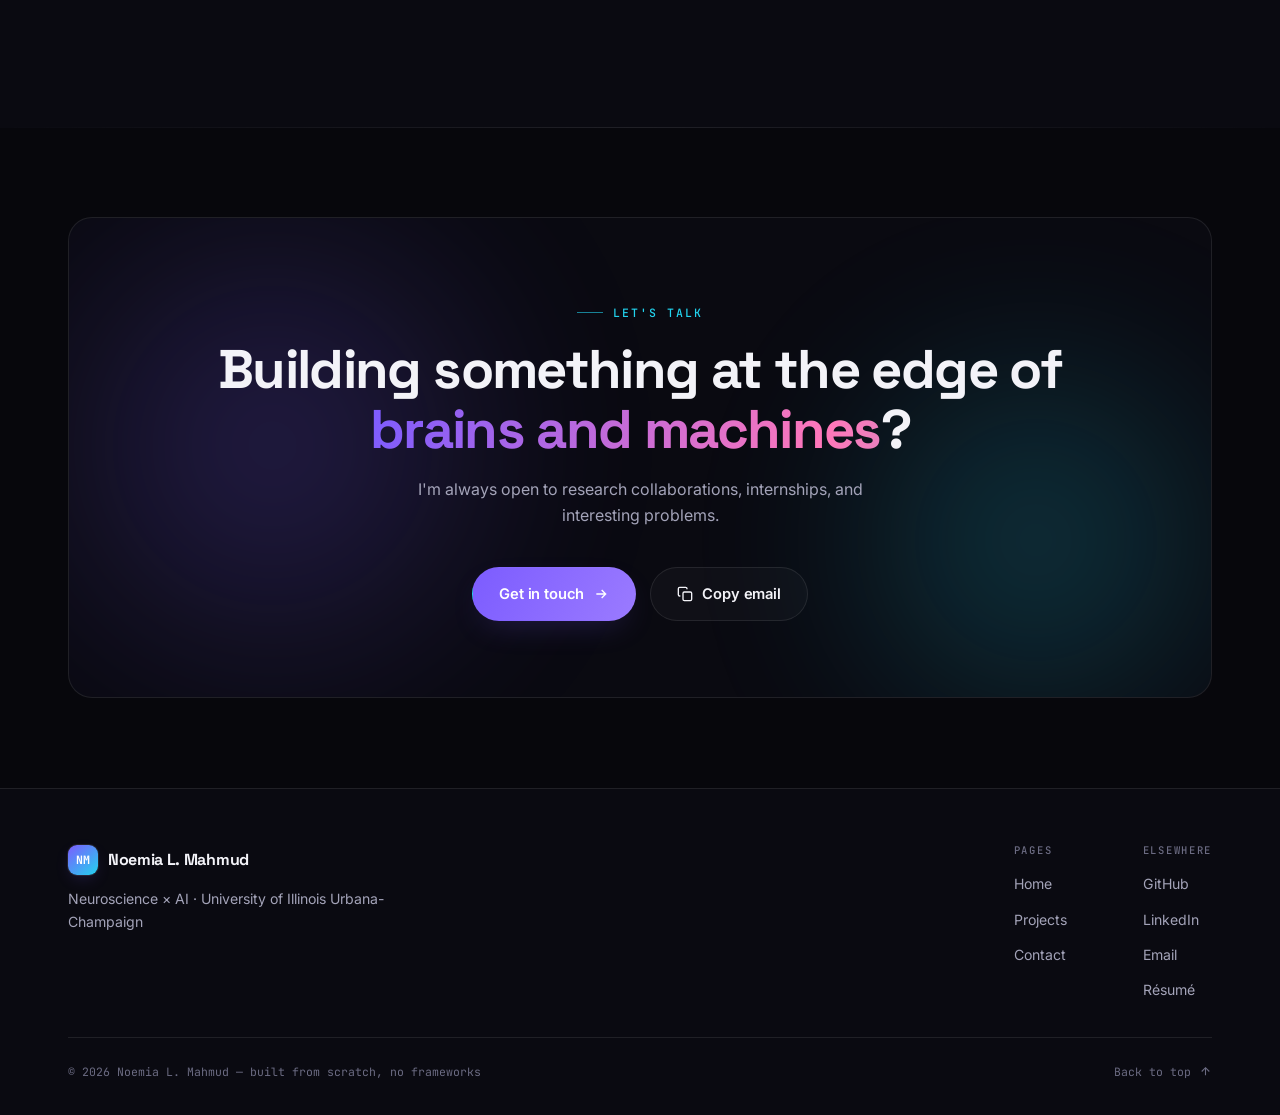
==== commit a4eff85a: "Point all resume links at the newest PDF The hero button was updated by hand; this syncs the other f" ====
--- a/index.html
+++ b/index.html
@@ -102,7 +102,7 @@
               View my work
               <svg class="arrow" viewBox="0 0 24 24" fill="none" stroke="currentColor" stroke-width="2"><path d="M5 12h14M13 6l6 6-6 6"/></svg>
             </a>
-            <a href="https://drive.google.com/file/d/1-hcP-M_0-Olb3beNFadOHWqhC8aBBnCv/view?usp=sharing" target="_blank" rel="noopener noreferrer" class="btn btn--ghost" data-magnetic>
+            <a href="https://drive.google.com/file/d/1A1NljpuVGNJXSzq9t0e5LR1JS9-0WDPu/view?usp=sharing" target="_blank" rel="noopener noreferrer" class="btn btn--ghost" data-magnetic>
               <svg viewBox="0 0 24 24" fill="none" stroke="currentColor" stroke-width="2"><path d="M14 2H6a2 2 0 0 0-2 2v16a2 2 0 0 0 2 2h12a2 2 0 0 0 2-2V8z"/><path d="M14 2v6h6"/></svg>
               Résumé
             </a>
@@ -609,7 +609,7 @@
               <li><a href="https://github.com/noemiamahmud" target="_blank" rel="noopener noreferrer">GitHub</a></li>
               <li><a href="https://www.linkedin.com/in/noemia-mahmud-71b5b82b6/" target="_blank" rel="noopener noreferrer">LinkedIn</a></li>
               <li><a href="mailto:noemiamahmud@gmail.com">Email</a></li>
-              <li><a href="https://drive.google.com/file/d/1-hcP-M_0-Olb3beNFadOHWqhC8aBBnCv/view?usp=sharing" target="_blank" rel="noopener noreferrer">Résumé</a></li>
+              <li><a href="https://drive.google.com/file/d/1A1NljpuVGNJXSzq9t0e5LR1JS9-0WDPu/view?usp=sharing" target="_blank" rel="noopener noreferrer">Résumé</a></li>
             </ul>
           </div>
         </div>
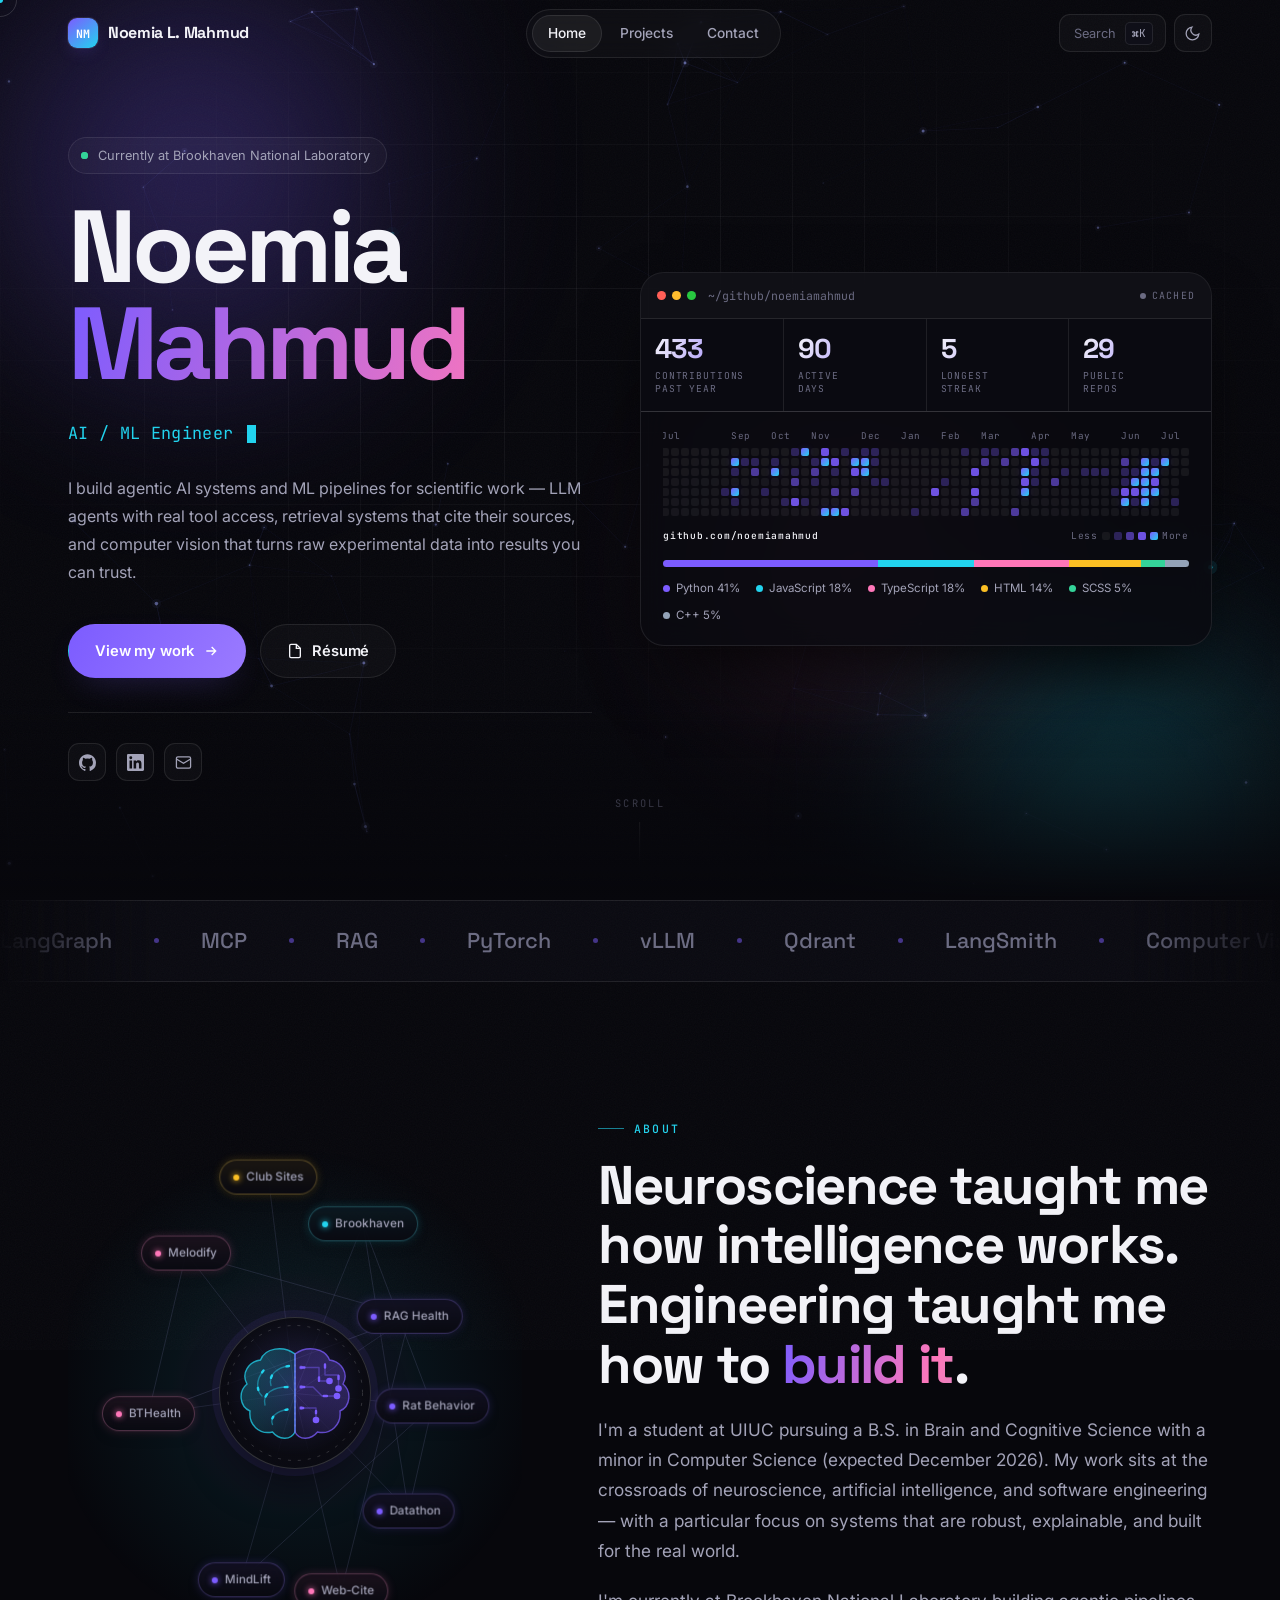
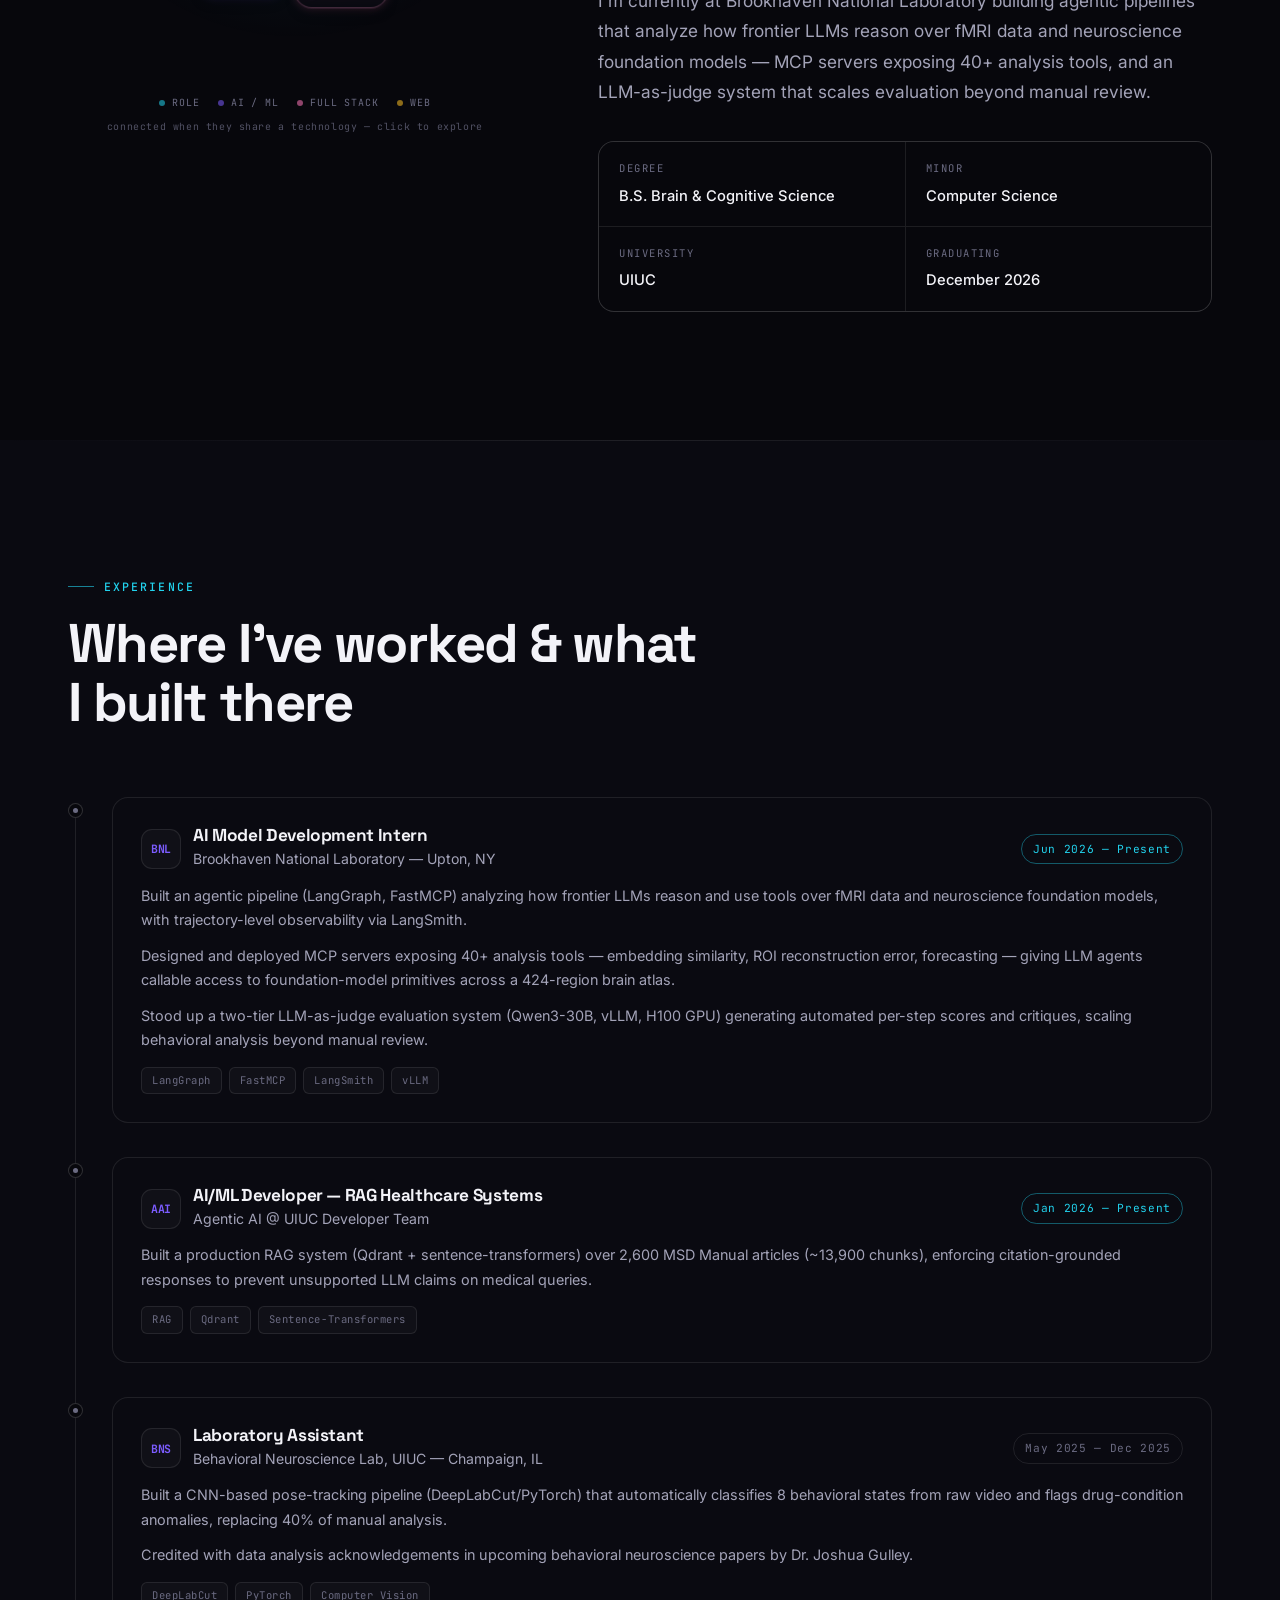
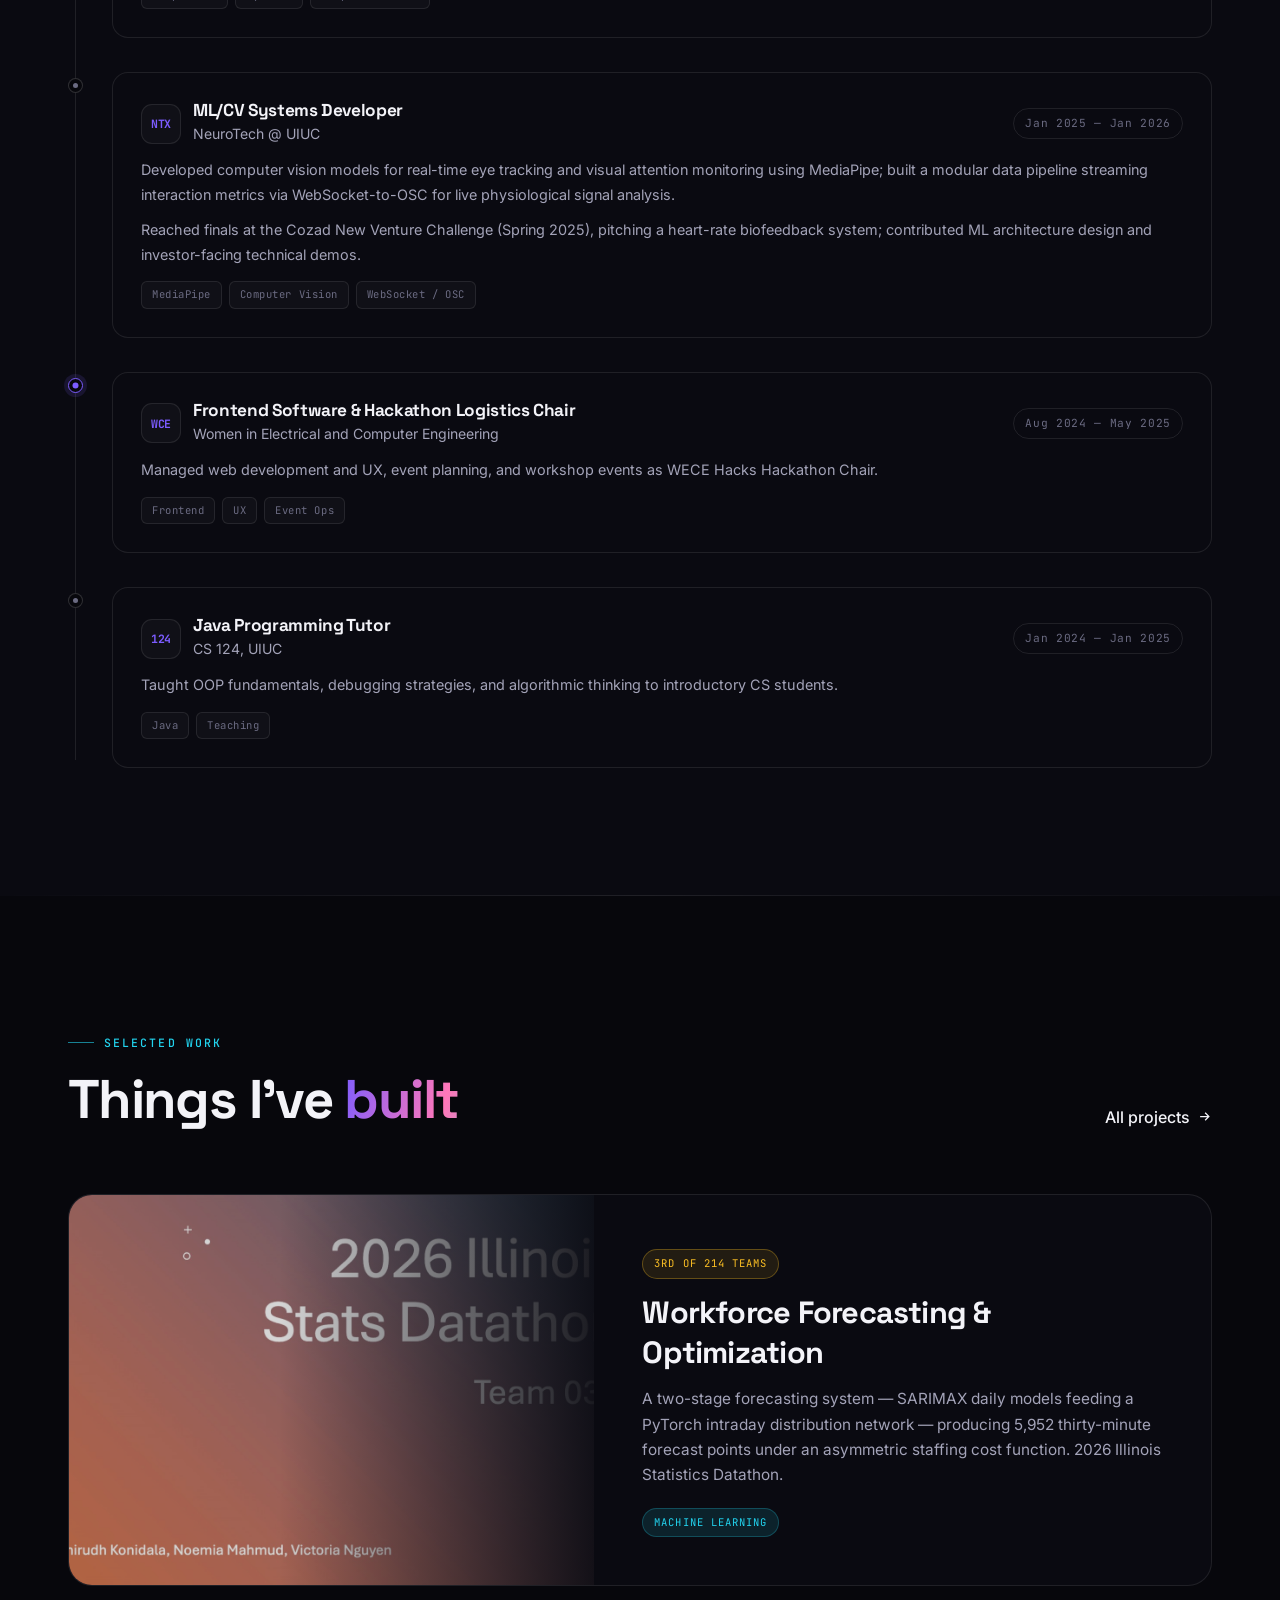
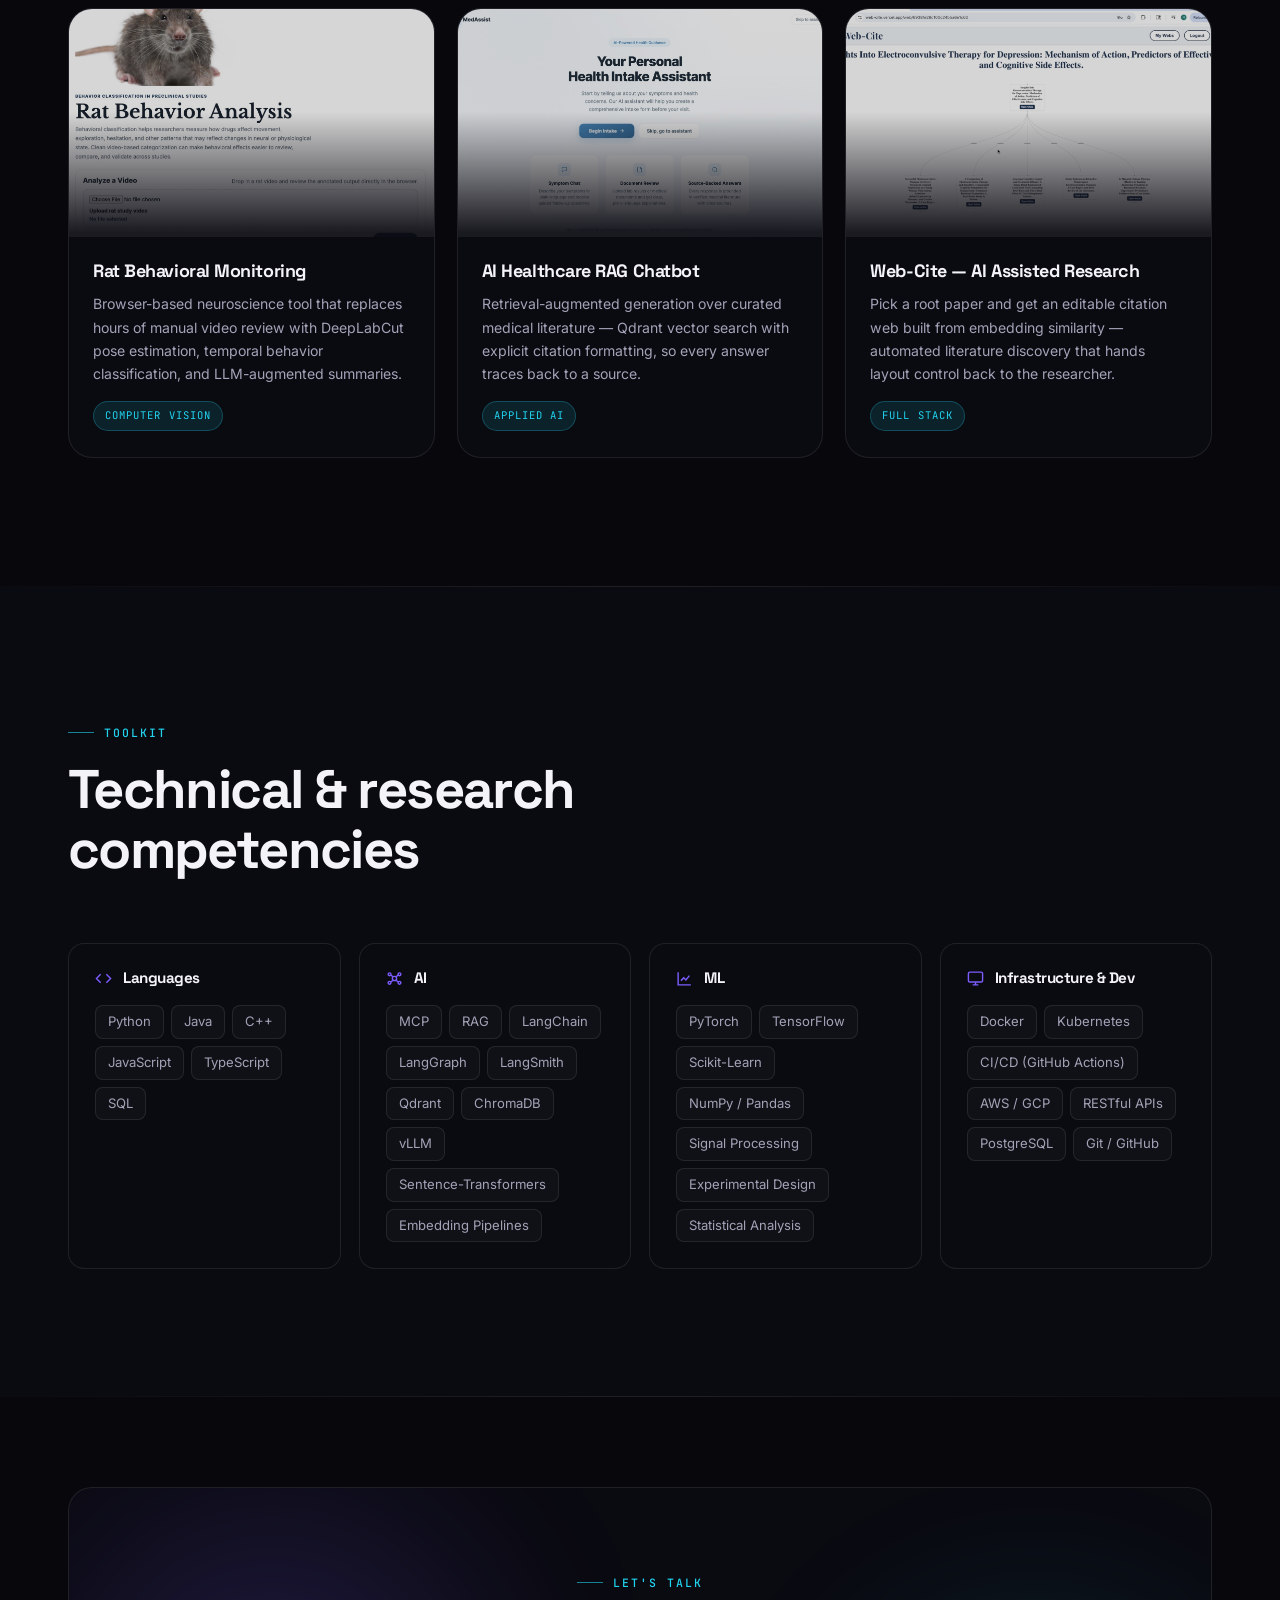
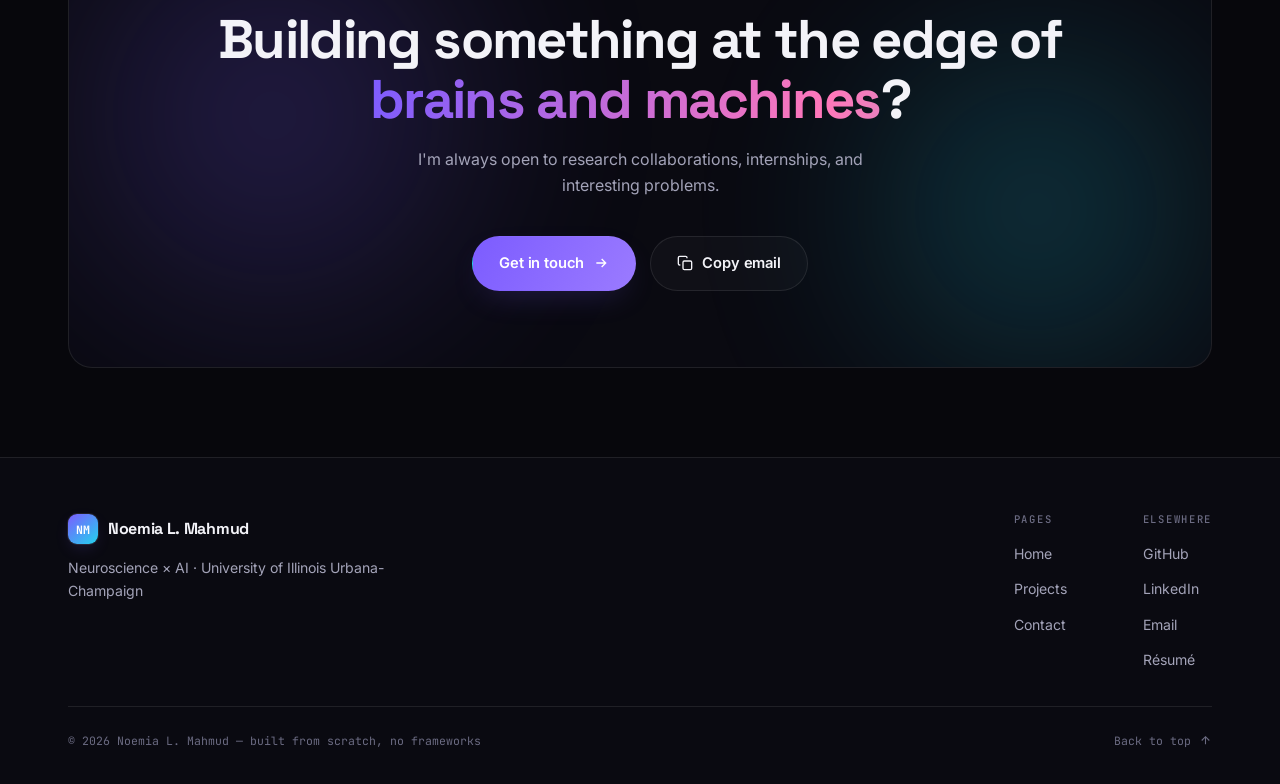
==== commit 6cc8ce91: "Remove Jocasta Neuroscience from the site Drops the incoming-role entry from the experience timeline" ====
--- a/index.html
+++ b/index.html
@@ -293,8 +293,6 @@
               I'm currently at Brookhaven National Laboratory building agentic pipelines that analyze how
               frontier LLMs reason over fMRI data and neuroscience foundation models — MCP servers exposing
               40+ analysis tools, and an LLM-as-judge system that scales evaluation beyond manual review.
-              In August I join Jocasta Neuroscience as an AI Biotech Engineering Consulting Intern, mining
-              genomic data for preclinical Alzheimer's and Parkinson's targets.
             </p>
 
             <dl class="about-facts" data-reveal>
@@ -319,22 +317,6 @@
 
         <div class="timeline" data-stagger>
           <div class="timeline-rail" aria-hidden="true"></div>
-
-          <article class="tl-item" data-reveal>
-            <span class="tl-dot" aria-hidden="true"></span>
-            <div class="tl-card">
-              <div class="tl-top">
-                <span class="tl-logo">JN</span>
-                <div class="tl-titles">
-                  <h3>AI Biotech Engineer Consulting Intern</h3>
-                  <span class="tl-org">Jocasta Neuroscience, Inc. — Scottsdale, AZ</span>
-                </div>
-                <span class="tl-date">Incoming Aug 2026</span>
-              </div>
-              <p>Building and deploying AI pipelines to mine genomic and biomedical datasets for novel soluble Klotho receptor targets, accelerating preclinical drug discovery for Alzheimer's and Parkinson's disease.</p>
-              <div class="tl-tags"><span class="tag">AI Pipelines</span><span class="tag">Genomics</span><span class="tag">Drug Discovery</span></div>
-            </div>
-          </article>
 
           <article class="tl-item is-current" data-reveal>
             <span class="tl-dot" aria-hidden="true"></span>
